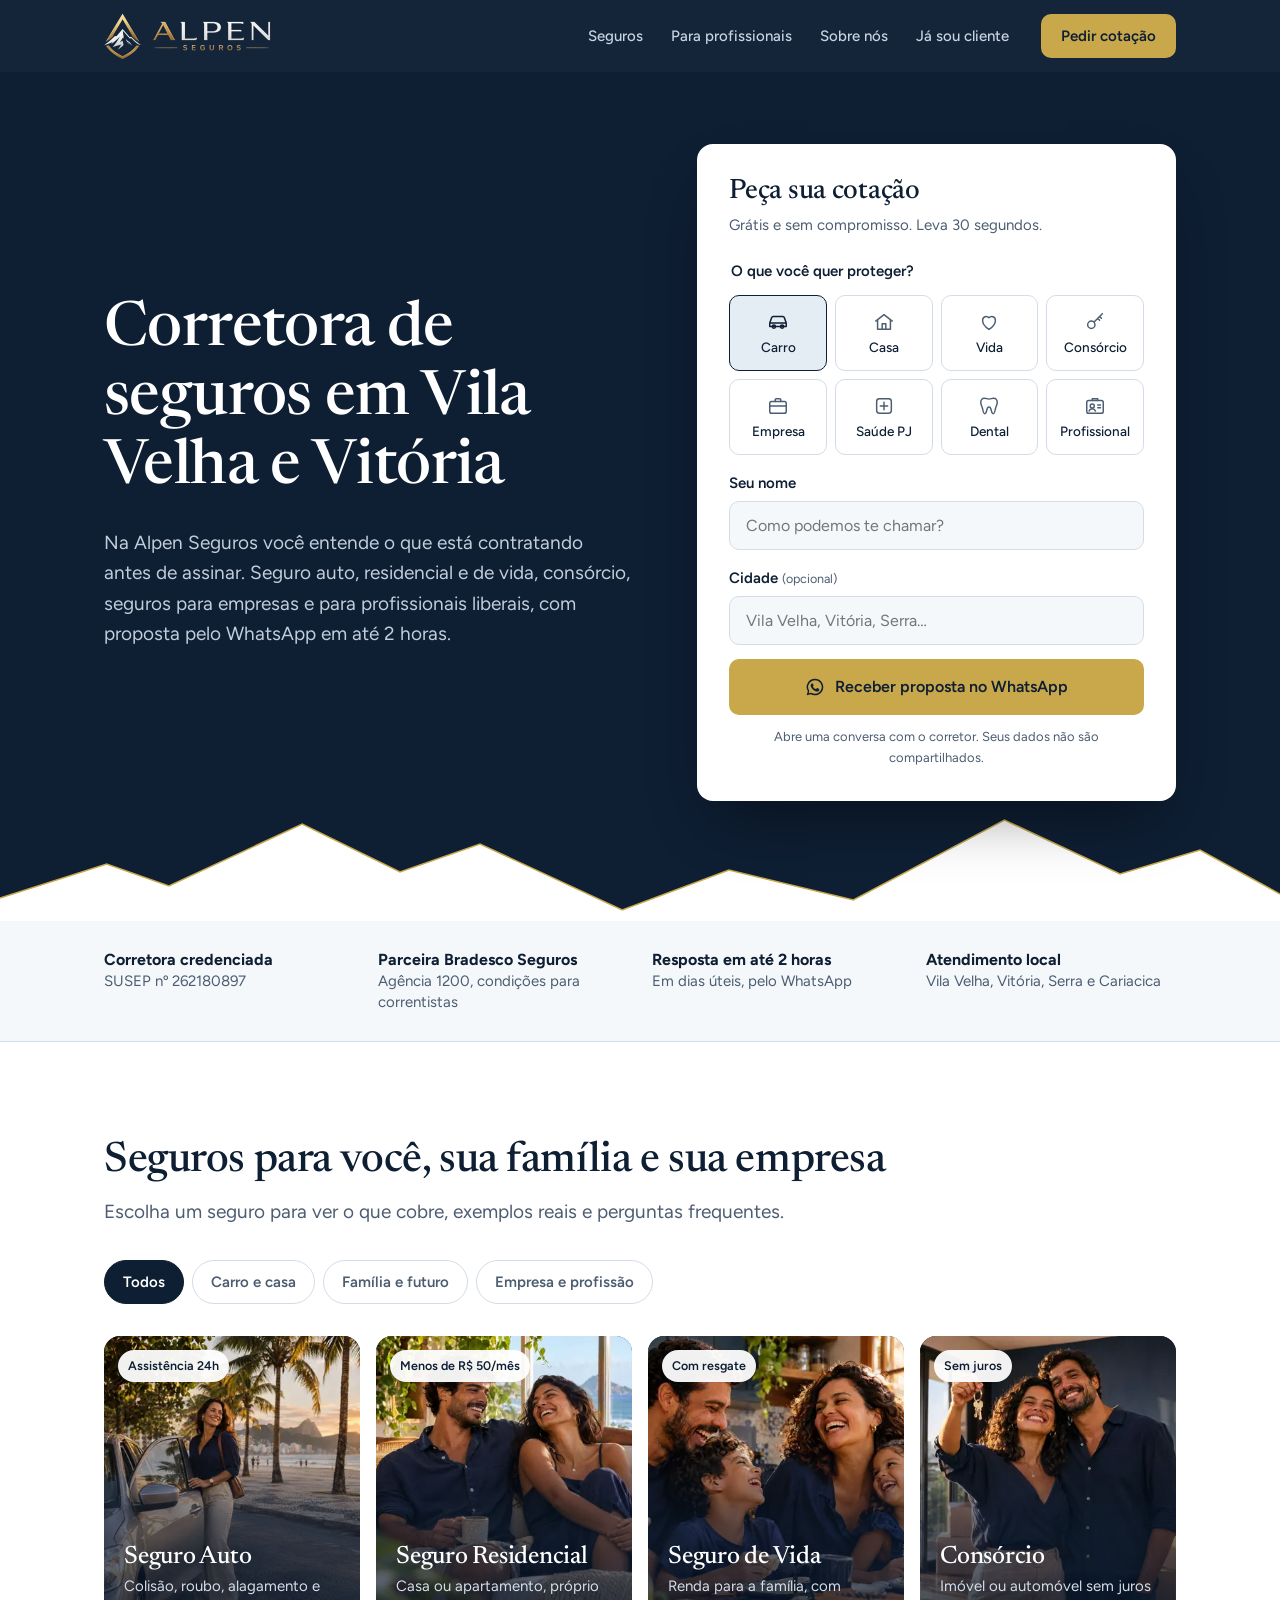
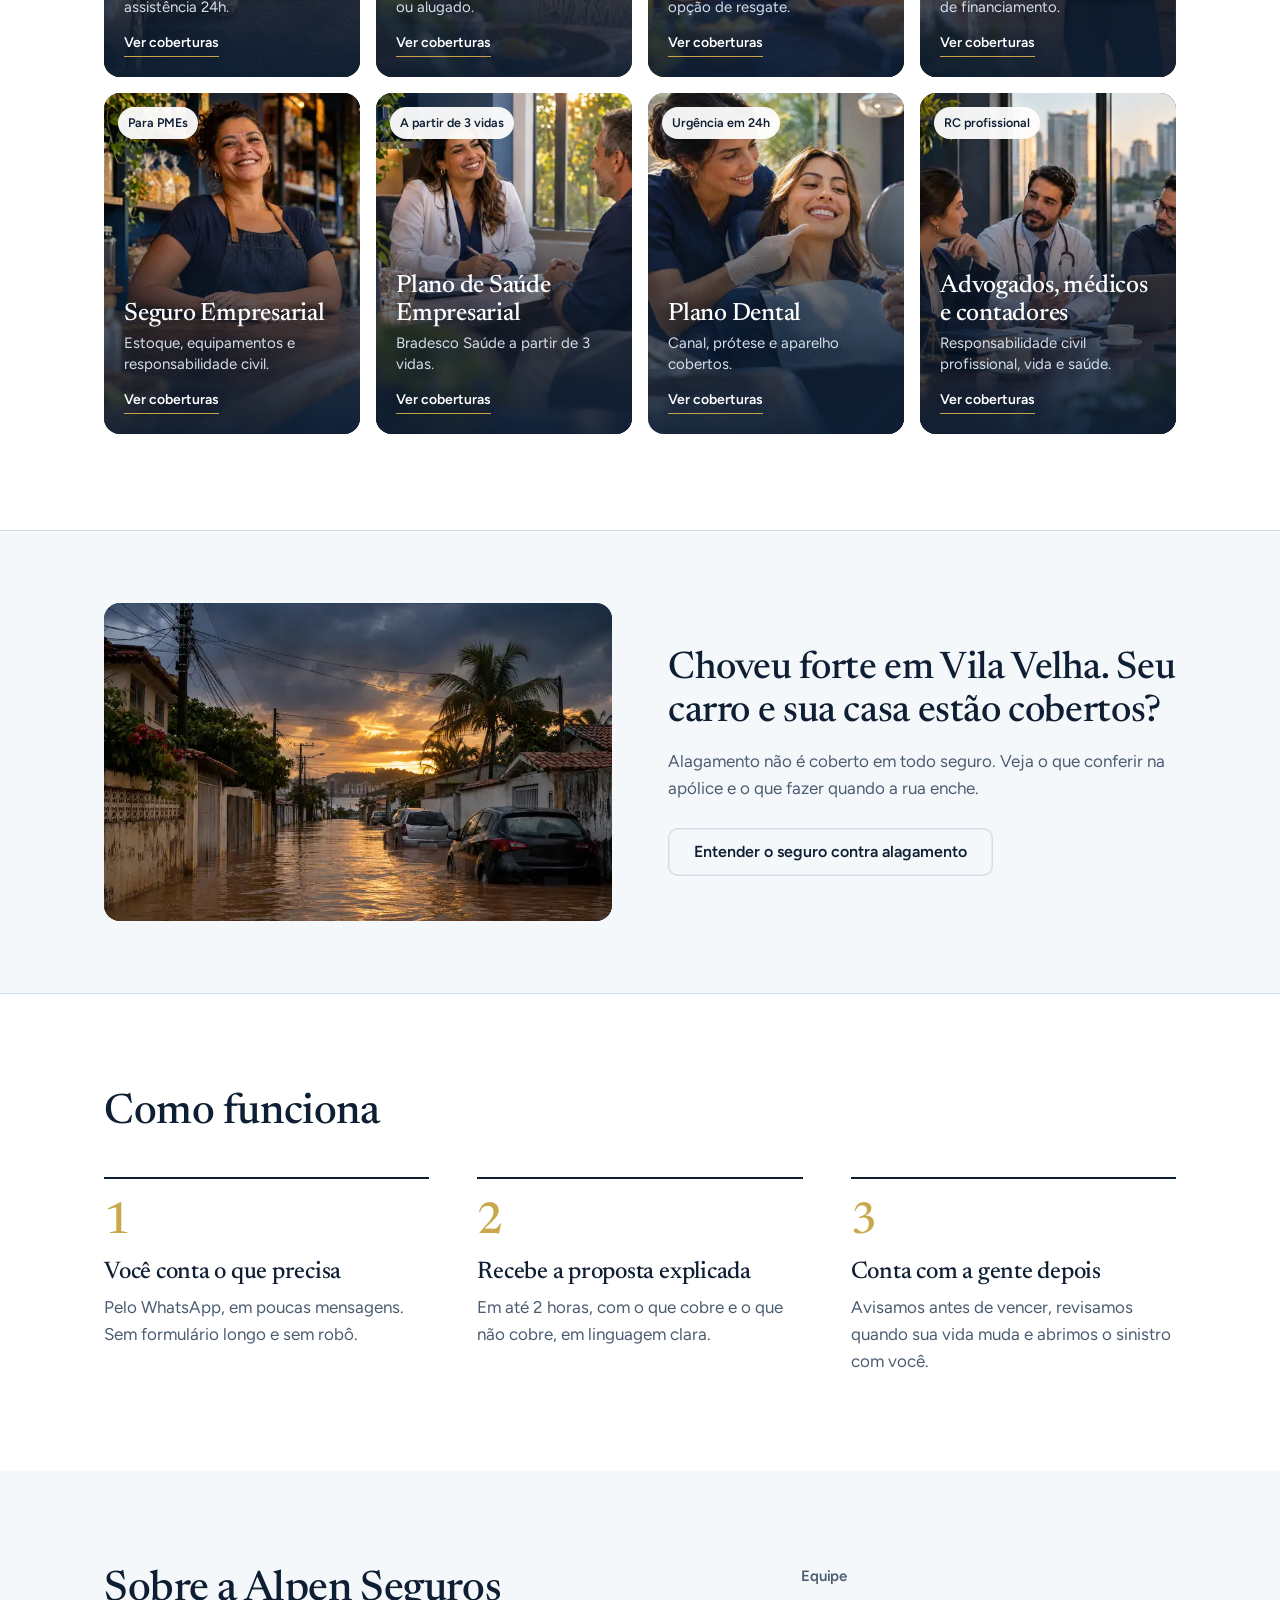
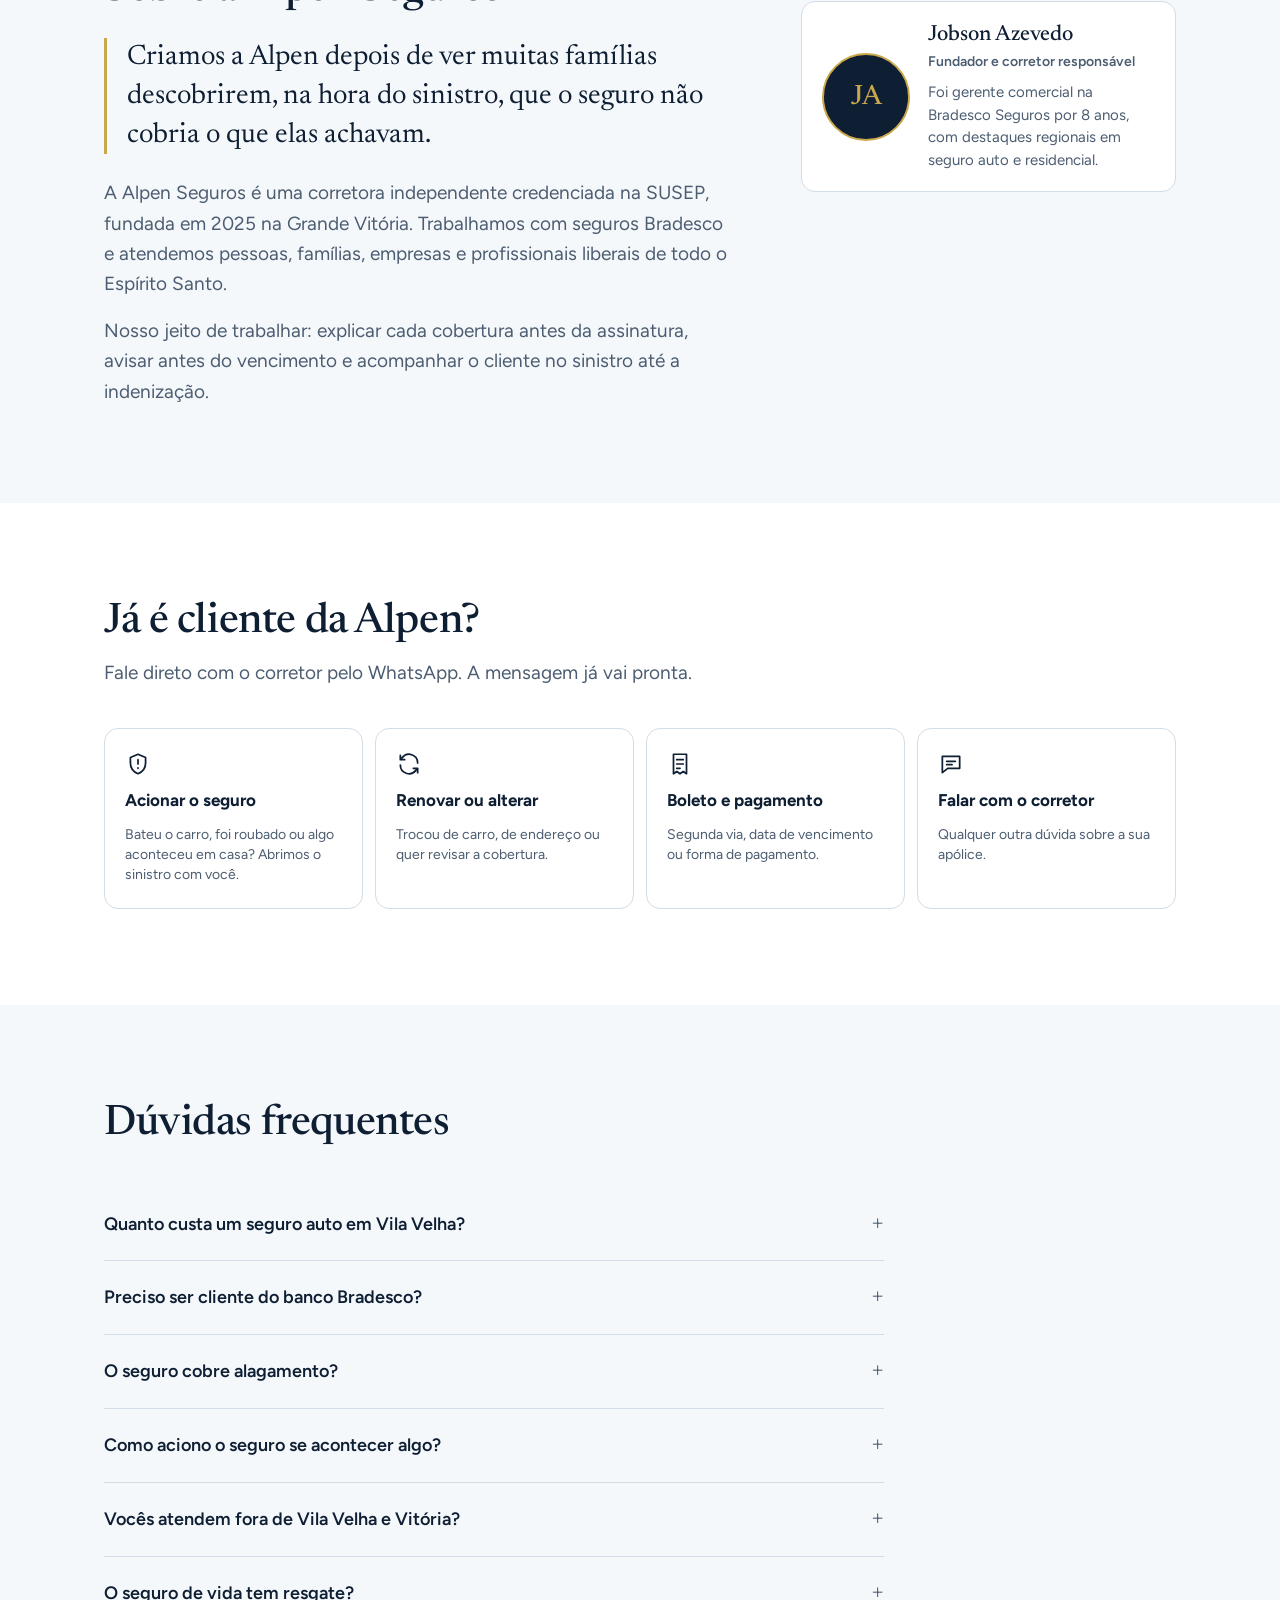
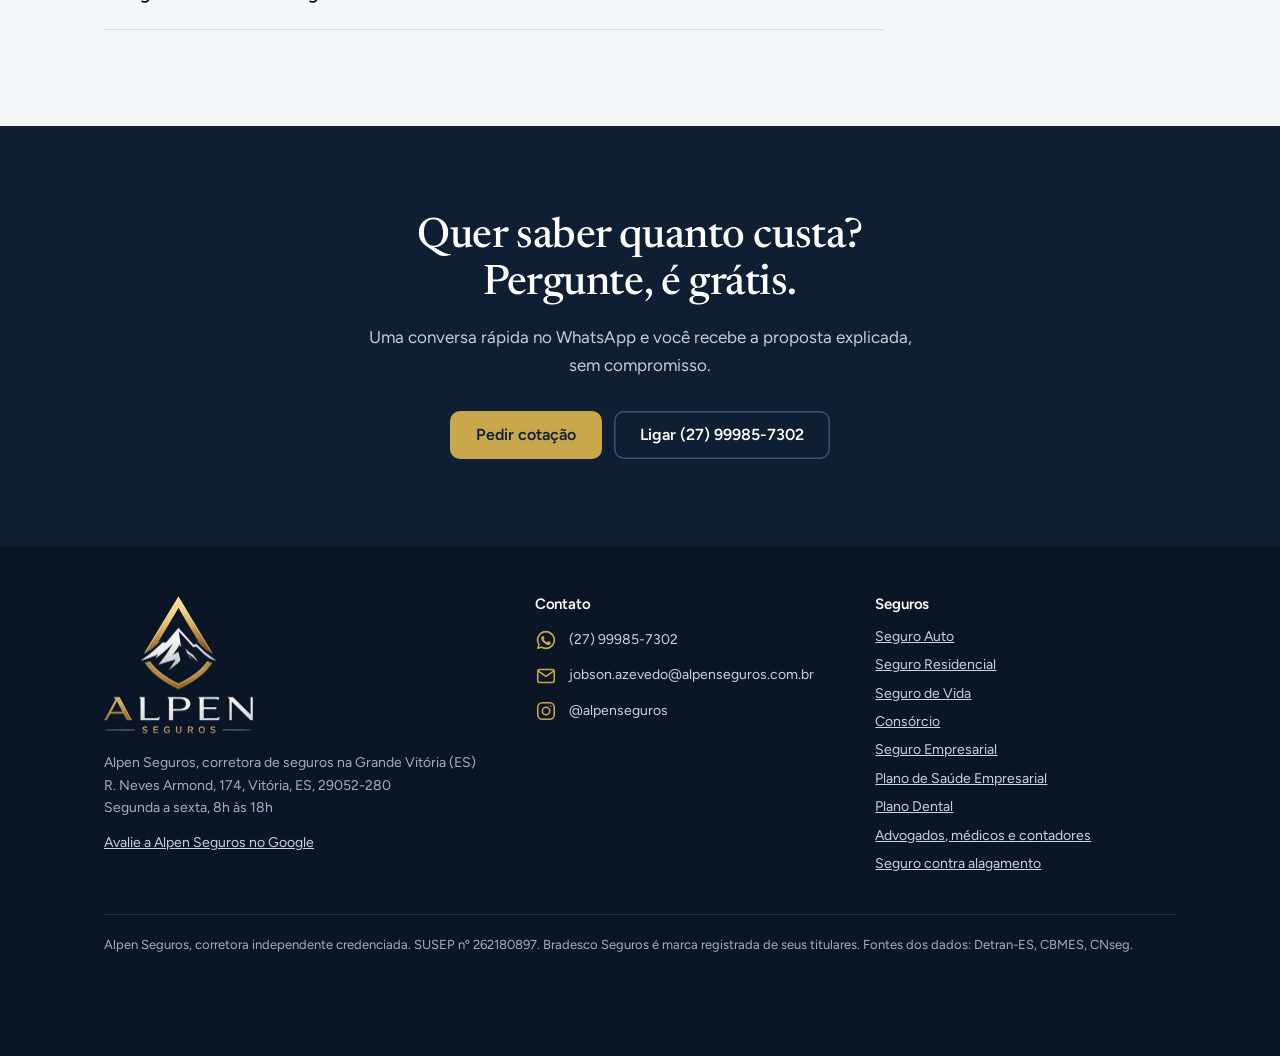
==== index.html @ 7242ef76 "Show WhatsApp, e-mail and Instagram icons in footer contact Co-Authored-By: Claude Opus 5.5 <noreply" ====
<!doctype html>
<html lang="pt-BR">
<head>
<meta charset="utf-8">
<meta name="viewport" content="width=device-width, initial-scale=1">
<meta name="google-site-verification" content="KwMUnPhEpfxivuKFeh3EmDZfdwKrWBm_-2yaFCS8dkA">
<title>Alpen Seguros | Corretora de Seguros em Vila Velha e Vitória</title>
<meta name="description" content="Alpen Seguros, corretora em Vila Velha e Vitória (ES). Seguro auto, residencial, de vida, consórcio, empresarial, saúde e dental. Proposta em até 2 horas.">
<meta name="robots" content="index, follow">
<link rel="canonical" href="https://alpenseguros.com.br/">
<meta name="geo.region" content="BR-ES">
<meta name="geo.placename" content="Vitória, Vila Velha, Espírito Santo">
<meta property="og:type" content="website">
<meta property="og:locale" content="pt_BR">
<meta property="og:site_name" content="Alpen Seguros">
<meta property="og:url" content="https://alpenseguros.com.br/">
<meta property="og:title" content="Alpen Seguros, corretora em Vila Velha e Vitória (ES)">
<meta property="og:description" content="Alpen Seguros, corretora em Vila Velha e Vitória (ES). Seguro auto, residencial, de vida, consórcio, empresarial, saúde e dental. Proposta em até 2 horas.">
<meta property="og:image" content="https://alpenseguros.com.br/img/og-alpen-seguros.jpg">
<meta property="og:image:width" content="1200">
<meta property="og:image:height" content="630">
<meta name="twitter:card" content="summary_large_image">
<link rel="icon" type="image/png" href="/img/favicon.png">
<link rel="apple-touch-icon" href="/img/apple-touch-icon.png">
<link rel="preconnect" href="https://fonts.googleapis.com">
<link rel="preconnect" href="https://fonts.gstatic.com" crossorigin>
<link href="https://fonts.googleapis.com/css2?family=Figtree:wght@400;500;600&family=Newsreader:wght@400;500&display=swap" rel="stylesheet">
<link rel="stylesheet" href="/assets/site.css">
<script>document.documentElement.classList.add('js')</script>
<script type="application/ld+json">
{
 "@context": "https://schema.org",
 "@type": "InsuranceAgency",
 "@id": "https://alpenseguros.com.br/#empresa",
 "name": "Alpen Seguros",
 "description": "Corretora de seguros em Vila Velha e Vitória (ES). Seguro auto, residencial, de vida, consórcio, seguro empresarial, plano de saúde, plano dental e seguros para profissionais liberais.",
 "url": "https://alpenseguros.com.br/",
 "logo": "https://alpenseguros.com.br/img/og-alpen-seguros.jpg",
 "image": "https://alpenseguros.com.br/img/og-alpen-seguros.jpg",
 "telephone": "+55-27-99985-7302",
 "email": "jobson.azevedo@alpenseguros.com.br",
 "founder": {
  "@type": "Person",
  "name": "Jobson Azevedo",
  "jobTitle": "Corretor de seguros"
 },
 "foundingDate": "2025",
 "address": {
  "@type": "PostalAddress",
  "streetAddress": "R. Neves Armond, 174",
  "addressLocality": "Vitória",
  "addressRegion": "ES",
  "postalCode": "29052-280",
  "addressCountry": "BR"
 },
 "geo": {
  "@type": "GeoCoordinates",
  "latitude": -20.301,
  "longitude": -40.2917
 },
 "areaServed": [
  "Vila Velha",
  "Vitória",
  "Serra",
  "Cariacica",
  "Viana",
  "Guarapari",
  "Espírito Santo"
 ],
 "sameAs": [
  "https://www.instagram.com/alpenseguros"
 ],
 "openingHoursSpecification": {
  "@type": "OpeningHoursSpecification",
  "dayOfWeek": [
   "Monday",
   "Tuesday",
   "Wednesday",
   "Thursday",
   "Friday"
  ],
  "opens": "08:00",
  "closes": "18:00"
 },
 "priceRange": "$$",
 "identifier": {
  "@type": "PropertyValue",
  "propertyID": "SUSEP",
  "value": "262180897"
 },
 "hasOfferCatalog": {
  "@type": "OfferCatalog",
  "name": "Seguros",
  "itemListElement": [
   {
    "@type": "Offer",
    "itemOffered": {
     "@type": "Service",
     "name": "Seguro Auto",
     "url": "https://alpenseguros.com.br/seguro-auto/"
    }
   },
   {
    "@type": "Offer",
    "itemOffered": {
     "@type": "Service",
     "name": "Seguro Residencial",
     "url": "https://alpenseguros.com.br/seguro-residencial/"
    }
   },
   {
    "@type": "Offer",
    "itemOffered": {
     "@type": "Service",
     "name": "Seguro de Vida",
     "url": "https://alpenseguros.com.br/seguro-de-vida/"
    }
   },
   {
    "@type": "Offer",
    "itemOffered": {
     "@type": "Service",
     "name": "Consórcio",
     "url": "https://alpenseguros.com.br/consorcio/"
    }
   },
   {
    "@type": "Offer",
    "itemOffered": {
     "@type": "Service",
     "name": "Seguro Empresarial",
     "url": "https://alpenseguros.com.br/seguro-empresarial/"
    }
   },
   {
    "@type": "Offer",
    "itemOffered": {
     "@type": "Service",
     "name": "Plano de Saúde Empresarial",
     "url": "https://alpenseguros.com.br/plano-de-saude-empresarial/"
    }
   },
   {
    "@type": "Offer",
    "itemOffered": {
     "@type": "Service",
     "name": "Plano Dental",
     "url": "https://alpenseguros.com.br/plano-dental/"
    }
   },
   {
    "@type": "Offer",
    "itemOffered": {
     "@type": "Service",
     "name": "Advogados, médicos e contadores",
     "url": "https://alpenseguros.com.br/seguro-para-profissionais/"
    }
   },
   {
    "@type": "Offer",
    "itemOffered": {
     "@type": "Service",
     "name": "Seguro contra alagamento",
     "url": "https://alpenseguros.com.br/seguro-alagamento/"
    }
   }
  ]
 }
}
</script>
<script type="application/ld+json">
{
 "@context": "https://schema.org",
 "@type": "WebSite",
 "name": "Alpen Seguros",
 "url": "https://alpenseguros.com.br/",
 "publisher": {
  "@id": "https://alpenseguros.com.br/#empresa"
 }
}
</script>
<script type="application/ld+json">
{
 "@context": "https://schema.org",
 "@type": "FAQPage",
 "mainEntity": [
  {
   "@type": "Question",
   "name": "Quanto custa um seguro auto em Vila Velha?",
   "acceptedAnswer": {
    "@type": "Answer",
    "text": "Depende do carro, do CEP e do perfil de quem dirige. Mande o modelo e o ano pelo WhatsApp e você recebe o valor exato em até 2 horas."
   }
  },
  {
   "@type": "Question",
   "name": "Preciso ser cliente do banco Bradesco?",
   "acceptedAnswer": {
    "@type": "Answer",
    "text": "Não. Qualquer pessoa ou empresa pode contratar. Correntistas Bradesco podem ter condições especiais."
   }
  },
  {
   "@type": "Question",
   "name": "O seguro cobre alagamento?",
   "acceptedAnswer": {
    "@type": "Answer",
    "text": "No carro, sim, na cobertura compreensiva. Na casa, alagamento costuma ser cobertura adicional. Veja os detalhes na página de seguro contra alagamento."
   }
  },
  {
   "@type": "Question",
   "name": "Como aciono o seguro se acontecer algo?",
   "acceptedAnswer": {
    "@type": "Answer",
    "text": "Chame a Alpen no WhatsApp. A gente orienta o que fazer na hora, abre o aviso de sinistro com a seguradora e acompanha até a indenização."
   }
  },
  {
   "@type": "Question",
   "name": "Vocês atendem fora de Vila Velha e Vitória?",
   "acceptedAnswer": {
    "@type": "Answer",
    "text": "Sim. Atendemos todo o Espírito Santo, e a maior parte do processo é feita pelo WhatsApp."
   }
  },
  {
   "@type": "Question",
   "name": "O seguro de vida tem resgate?",
   "acceptedAnswer": {
    "@type": "Answer",
    "text": "Sim, no Bradesco Viva Mais Resgatável. Se você não usar o seguro, pode resgatar parte do valor pago. O dinheiro vai direto aos beneficiários, sem inventário e sem Imposto de Renda."
   }
  }
 ]
}
</script>
<!-- Google Ads: conversão "Clique no WhatsApp" (criada em 24/06/2026) -->
<script>
// Carrega o Google Ads depois que a página abriu (os eventos ficam na fila até lá)
window.addEventListener('load',function(){var s=document.createElement('script');s.async=true;s.src='https://www.googletagmanager.com/gtag/js?id=AW-18230041101';document.head.appendChild(s);});
window.dataLayer=window.dataLayer||[];
function gtag(){dataLayer.push(arguments);}
gtag('js',new Date());
gtag('config','AW-18230041101');
window.alpenConversao=function(){gtag('event','conversion',{'send_to':'AW-18230041101/6PaYCPKf7MQcEI204fRD'});};
document.addEventListener('click',function(e){if(e.target.closest('a[href*="wa.me"]'))window.alpenConversao();});
</script>
</head>
<body>
<a class="skip" href="#conteudo">Pular para o conteúdo</a>
<header class="top">
  <div class="wrap nav">
    <a class="brand" href="/" aria-label="Alpen Seguros, página inicial">
      <img class="brand-mark" src="/img/alpen-simbolo.webp" alt="" width="74" height="92">
      <img class="brand-name" src="/img/alpen-nome.webp" alt="Alpen Seguros" width="236" height="60">
    </a>
    <ul>
      <li><a href="/#seguros">Seguros</a></li>
      <li><a href="/seguro-para-profissionais/">Para profissionais</a></li>
      <li><a href="/#sobre">Sobre nós</a></li>
      <li><a href="/#cliente">Já sou cliente</a></li>
    </ul>
    <a class="btn btn-gold" href="#cotacao" data-focus>Pedir cotação</a>
  </div>
</header>

<main id="conteudo">
  <section class="hero">
    <div class="wrap hero-grid">
      <div>
        <h1>Corretora de seguros em Vila Velha e Vitória</h1>
        <p class="lead">Na Alpen Seguros você entende o que está contratando antes de assinar. Seguro auto, residencial e de vida, consórcio, seguros para empresas e para profissionais liberais, com proposta pelo WhatsApp em até 2 horas.</p>
      </div>
      <form class="quote" id="cotacao" novalidate>
        <h2>Peça sua cotação</h2>
        <p class="sub">Grátis e sem compromisso. Leva 30 segundos.</p>
        <fieldset>
          <legend>O que você quer proteger?</legend>
          <div class="chips">
            <label class="chip"><input type="radio" name="produto" value="Seguro Auto" checked><span><svg viewBox="0 0 24 24" fill="none" stroke-width="1.6" stroke-linecap="round" stroke-linejoin="round" aria-hidden="true"><path d="M5 17h14M3 13l2-5.5A2 2 0 0 1 6.9 6h10.2a2 2 0 0 1 1.9 1.5L21 13v4h-2.5M5.5 17H3v-4h18"/><circle cx="7.5" cy="17" r="1.8"/><circle cx="16.5" cy="17" r="1.8"/></svg>Carro</span></label>
            <label class="chip"><input type="radio" name="produto" value="Seguro Residencial"><span><svg viewBox="0 0 24 24" fill="none" stroke-width="1.6" stroke-linecap="round" stroke-linejoin="round" aria-hidden="true"><path d="M3 11 12 4l9 7"/><path d="M5 10v10h14V10"/><path d="M10 20v-6h4v6"/></svg>Casa</span></label>
            <label class="chip"><input type="radio" name="produto" value="Seguro de Vida"><span><svg viewBox="0 0 24 24" fill="none" stroke-width="1.6" stroke-linecap="round" stroke-linejoin="round" aria-hidden="true"><path d="M12 20s-7-4.4-7-10a4 4 0 0 1 7-2.6A4 4 0 0 1 19 10c0 5.6-7 10-7 10Z"/></svg>Vida</span></label>
            <label class="chip"><input type="radio" name="produto" value="Consórcio"><span><svg viewBox="0 0 24 24" fill="none" stroke-width="1.6" stroke-linecap="round" stroke-linejoin="round" aria-hidden="true"><circle cx="8" cy="15" r="4"/><path d="m11 12 9-9M17 6l2 2M15 8l2 2"/></svg>Consórcio</span></label>
            <label class="chip"><input type="radio" name="produto" value="Seguro Empresarial"><span><svg viewBox="0 0 24 24" fill="none" stroke-width="1.6" stroke-linecap="round" stroke-linejoin="round" aria-hidden="true"><rect x="3" y="7" width="18" height="13" rx="2"/><path d="M9 7V5a1 1 0 0 1 1-1h4a1 1 0 0 1 1 1v2M3 12h18"/></svg>Empresa</span></label>
            <label class="chip"><input type="radio" name="produto" value="Plano de Saúde Empresarial"><span><svg viewBox="0 0 24 24" fill="none" stroke-width="1.6" stroke-linecap="round" stroke-linejoin="round" aria-hidden="true"><rect x="4" y="4" width="16" height="16" rx="3"/><path d="M12 8v8M8 12h8"/></svg>Saúde PJ</span></label>
            <label class="chip"><input type="radio" name="produto" value="Plano Dental"><span><svg viewBox="0 0 24 24" fill="none" stroke-width="1.6" stroke-linecap="round" stroke-linejoin="round" aria-hidden="true"><path d="M7 3.5c-2.5 0-4 2-4 4.5 0 3 1.5 4.5 2 7 .5 3 1 5.5 2.5 5.5S9.5 17 10 15c.4-1.4 1-2 2-2s1.6.6 2 2c.5 2 1 5.5 2.5 5.5S18.5 18 19 15c.5-2.5 2-4 2-7 0-2.5-1.5-4.5-4-4.5-2 0-3 1-5 1s-3-1-5-1Z"/></svg>Dental</span></label>
            <label class="chip"><input type="radio" name="produto" value="Seguro para Profissional Liberal"><span><svg viewBox="0 0 24 24" fill="none" stroke-width="1.6" stroke-linecap="round" stroke-linejoin="round" aria-hidden="true"><rect x="3" y="6" width="18" height="14" rx="2"/><circle cx="9" cy="12" r="2.2"/><path d="M5.5 17.5c.6-1.6 2-2.5 3.5-2.5s2.9.9 3.5 2.5M15 11h3M15 14h3M9 6V4h6v2"/></svg>Profissional</span></label>
          </div>
        </fieldset>
        <div class="field">
          <label for="nome">Seu nome</label>
          <input id="nome" name="nome" autocomplete="given-name" placeholder="Como podemos te chamar?">
        </div>
        <div class="field">
          <label for="cidade">Cidade <small>(opcional)</small></label>
          <input id="cidade" name="cidade" autocomplete="address-level2" placeholder="Vila Velha, Vitória, Serra…">
        </div>
        <p class="err" id="err" role="alert"></p>
        <button class="btn btn-gold" type="submit"><svg width="20" height="20" viewBox="0 0 24 24" aria-hidden="true"><path fill="currentColor" d="M12 2a10 10 0 0 0-8.6 15.1L2 22l5-1.3A10 10 0 1 0 12 2Zm0 18.2c-1.5 0-3-.4-4.3-1.2l-.3-.2-3 .8.8-2.9-.2-.3A8.2 8.2 0 1 1 12 20.2Zm4.5-6.1c-.2-.1-1.5-.7-1.7-.8-.2-.1-.4-.1-.6.1l-.8 1c-.1.2-.3.2-.5.1a6.7 6.7 0 0 1-3.3-2.9c-.2-.4.2-.4.7-1.3.1-.2 0-.3 0-.4l-.8-1.8c-.2-.5-.4-.4-.6-.4h-.5a1 1 0 0 0-.7.3 3 3 0 0 0-.9 2.2c0 1.3.9 2.5 1 2.7.1.2 1.8 2.8 4.4 3.9 1.6.7 2.3.8 3.1.6.5-.1 1.5-.6 1.7-1.2.2-.6.2-1.1.1-1.2l-.6-.3Z"/></svg>Receber proposta no WhatsApp</button>
        <p class="fine">Abre uma conversa com o corretor. Seus dados não são compartilhados.</p>
      </form>
    </div>
    <svg class="ridge" viewBox="0 0 1440 110" preserveAspectRatio="none" aria-hidden="true">
      <path d="M0 110V86l120-34 70 22 150-62 110 48 90-28 160 66 120-40 140 30 170-80 130 54 90-24 90 44V110Z" fill="#fff"/>
      <path d="M0 86l120-34 70 22 150-62 110 48 90-28 160 66 120-40 140 30 170-80 130 54 90-24 90 44" fill="none" stroke="#C9A84C" stroke-width="1.5" vector-effect="non-scaling-stroke"/>
    </svg>
  </section>

  <div class="trust">
    <ul class="wrap">
      <li><strong>Corretora credenciada</strong>SUSEP nº 262180897</li>
      <li><strong>Parceira Bradesco Seguros</strong>Agência 1200, condições para correntistas</li>
      <li><strong>Resposta em até 2 horas</strong>Em dias úteis, pelo WhatsApp</li>
      <li><strong>Atendimento local</strong>Vila Velha, Vitória, Serra e Cariacica</li>
    </ul>
  </div>

  <section class="block" id="seguros">
    <div class="wrap">
      <div class="head">
        <h2>Seguros para você, sua família e sua empresa</h2>
        <p class="lead">Escolha um seguro para ver o que cobre, exemplos reais e perguntas frequentes.</p>
      </div>
      <div class="tabs" role="group" aria-label="Filtrar seguros">
        <button type="button" data-seg="todos" aria-pressed="true">Todos</button>
        <button type="button" data-seg="casa" aria-pressed="false">Carro e casa</button>
        <button type="button" data-seg="familia" aria-pressed="false">Família e futuro</button>
        <button type="button" data-seg="empresa" aria-pressed="false">Empresa e profissão</button>
      </div>
      <ul class="cards">
        <li data-seg="casa">
          <a href="/seguro-auto/">
            <figure class="card-img reveal"><img src="/img/fotos/seguro-auto-800.webp" srcset="/img/fotos/seguro-auto-480.webp 480w, /img/fotos/seguro-auto-800.webp 800w, /img/fotos/seguro-auto-1200.webp 1200w" sizes="(max-width: 600px) 50vw, (max-width: 960px) 50vw, 280px" alt="Carro estacionado em rua de Vila Velha" loading="lazy" decoding="async" onerror="this.parentNode.classList.add('nofoto')"><svg class="fallback" viewBox="0 0 24 24" fill="none" stroke-width="1.6" stroke-linecap="round" stroke-linejoin="round" aria-hidden="true"><path d="M5 17h14M3 13l2-5.5A2 2 0 0 1 6.9 6h10.2a2 2 0 0 1 1.9 1.5L21 13v4h-2.5M5.5 17H3v-4h18"/><circle cx="7.5" cy="17" r="1.8"/><circle cx="16.5" cy="17" r="1.8"/></svg></figure>
            <span class="selo">Assistência 24h</span>
            <span class="card-body"><h3>Seguro Auto</h3><span class="one">Colisão, roubo, alagamento e assistência 24h.</span><span class="more">Ver coberturas</span></span>
          </a>
        </li>
        <li data-seg="casa">
          <a href="/seguro-residencial/">
            <figure class="card-img reveal"><img src="/img/fotos/seguro-residencial-800.webp" srcset="/img/fotos/seguro-residencial-480.webp 480w, /img/fotos/seguro-residencial-800.webp 800w, /img/fotos/seguro-residencial-1200.webp 1200w" sizes="(max-width: 600px) 50vw, (max-width: 960px) 50vw, 280px" alt="Sala de estar de um apartamento" loading="lazy" decoding="async" onerror="this.parentNode.classList.add('nofoto')"><svg class="fallback" viewBox="0 0 24 24" fill="none" stroke-width="1.6" stroke-linecap="round" stroke-linejoin="round" aria-hidden="true"><path d="M3 11 12 4l9 7"/><path d="M5 10v10h14V10"/><path d="M10 20v-6h4v6"/></svg></figure>
            <span class="selo">Menos de R$ 50/mês</span>
            <span class="card-body"><h3>Seguro Residencial</h3><span class="one">Casa ou apartamento, próprio ou alugado.</span><span class="more">Ver coberturas</span></span>
          </a>
        </li>
        <li data-seg="familia">
          <a href="/seguro-de-vida/">
            <figure class="card-img reveal"><img src="/img/fotos/seguro-de-vida-800.webp" srcset="/img/fotos/seguro-de-vida-480.webp 480w, /img/fotos/seguro-de-vida-800.webp 800w, /img/fotos/seguro-de-vida-1200.webp 1200w" sizes="(max-width: 600px) 50vw, (max-width: 960px) 50vw, 280px" alt="Família reunida em casa" loading="lazy" decoding="async" onerror="this.parentNode.classList.add('nofoto')"><svg class="fallback" viewBox="0 0 24 24" fill="none" stroke-width="1.6" stroke-linecap="round" stroke-linejoin="round" aria-hidden="true"><path d="M12 20s-7-4.4-7-10a4 4 0 0 1 7-2.6A4 4 0 0 1 19 10c0 5.6-7 10-7 10Z"/></svg></figure>
            <span class="selo">Com resgate</span>
            <span class="card-body"><h3>Seguro de Vida</h3><span class="one">Renda para a família, com opção de resgate.</span><span class="more">Ver coberturas</span></span>
          </a>
        </li>
        <li data-seg="casa familia">
          <a href="/consorcio/">
            <figure class="card-img reveal"><img src="/img/fotos/consorcio-800.webp" srcset="/img/fotos/consorcio-480.webp 480w, /img/fotos/consorcio-800.webp 800w, /img/fotos/consorcio-1200.webp 1200w" sizes="(max-width: 600px) 50vw, (max-width: 960px) 50vw, 280px" alt="Chaves de um imóvel novo" loading="lazy" decoding="async" onerror="this.parentNode.classList.add('nofoto')"><svg class="fallback" viewBox="0 0 24 24" fill="none" stroke-width="1.6" stroke-linecap="round" stroke-linejoin="round" aria-hidden="true"><circle cx="8" cy="15" r="4"/><path d="m11 12 9-9M17 6l2 2M15 8l2 2"/></svg></figure>
            <span class="selo">Sem juros</span>
            <span class="card-body"><h3>Consórcio</h3><span class="one">Imóvel ou automóvel sem juros de financiamento.</span><span class="more">Ver coberturas</span></span>
          </a>
        </li>
        <li data-seg="empresa">
          <a href="/seguro-empresarial/">
            <figure class="card-img reveal"><img src="/img/fotos/seguro-empresarial-800.webp" srcset="/img/fotos/seguro-empresarial-480.webp 480w, /img/fotos/seguro-empresarial-800.webp 800w, /img/fotos/seguro-empresarial-1200.webp 1200w" sizes="(max-width: 600px) 50vw, (max-width: 960px) 50vw, 280px" alt="Pequeno comércio com a dona no balcão" loading="lazy" decoding="async" onerror="this.parentNode.classList.add('nofoto')"><svg class="fallback" viewBox="0 0 24 24" fill="none" stroke-width="1.6" stroke-linecap="round" stroke-linejoin="round" aria-hidden="true"><rect x="3" y="7" width="18" height="13" rx="2"/><path d="M9 7V5a1 1 0 0 1 1-1h4a1 1 0 0 1 1 1v2M3 12h18"/></svg></figure>
            <span class="selo">Para PMEs</span>
            <span class="card-body"><h3>Seguro Empresarial</h3><span class="one">Estoque, equipamentos e responsabilidade civil.</span><span class="more">Ver coberturas</span></span>
          </a>
        </li>
        <li data-seg="empresa familia">
          <a href="/plano-de-saude-empresarial/">
            <figure class="card-img reveal"><img src="/img/fotos/plano-de-saude-empresarial-800.webp" srcset="/img/fotos/plano-de-saude-empresarial-480.webp 480w, /img/fotos/plano-de-saude-empresarial-800.webp 800w, /img/fotos/plano-de-saude-empresarial-1200.webp 1200w" sizes="(max-width: 600px) 50vw, (max-width: 960px) 50vw, 280px" alt="Médica conversando com paciente em consultório" loading="lazy" decoding="async" onerror="this.parentNode.classList.add('nofoto')"><svg class="fallback" viewBox="0 0 24 24" fill="none" stroke-width="1.6" stroke-linecap="round" stroke-linejoin="round" aria-hidden="true"><rect x="4" y="4" width="16" height="16" rx="3"/><path d="M12 8v8M8 12h8"/></svg></figure>
            <span class="selo">A partir de 3 vidas</span>
            <span class="card-body"><h3>Plano de Saúde Empresarial</h3><span class="one">Bradesco Saúde a partir de 3 vidas.</span><span class="more">Ver coberturas</span></span>
          </a>
        </li>
        <li data-seg="familia empresa">
          <a href="/plano-dental/">
            <figure class="card-img reveal"><img src="/img/fotos/plano-dental-800.webp" srcset="/img/fotos/plano-dental-480.webp 480w, /img/fotos/plano-dental-800.webp 800w, /img/fotos/plano-dental-1200.webp 1200w" sizes="(max-width: 600px) 50vw, (max-width: 960px) 50vw, 280px" alt="Dentista atendendo paciente" loading="lazy" decoding="async" onerror="this.parentNode.classList.add('nofoto')"><svg class="fallback" viewBox="0 0 24 24" fill="none" stroke-width="1.6" stroke-linecap="round" stroke-linejoin="round" aria-hidden="true"><path d="M7 3.5c-2.5 0-4 2-4 4.5 0 3 1.5 4.5 2 7 .5 3 1 5.5 2.5 5.5S9.5 17 10 15c.4-1.4 1-2 2-2s1.6.6 2 2c.5 2 1 5.5 2.5 5.5S18.5 18 19 15c.5-2.5 2-4 2-7 0-2.5-1.5-4.5-4-4.5-2 0-3 1-5 1s-3-1-5-1Z"/></svg></figure>
            <span class="selo">Urgência em 24h</span>
            <span class="card-body"><h3>Plano Dental</h3><span class="one">Canal, prótese e aparelho cobertos.</span><span class="more">Ver coberturas</span></span>
          </a>
        </li>
        <li data-seg="empresa">
          <a href="/seguro-para-profissionais/">
            <figure class="card-img reveal"><img src="/img/fotos/seguro-para-profissionais-800.webp" srcset="/img/fotos/seguro-para-profissionais-480.webp 480w, /img/fotos/seguro-para-profissionais-800.webp 800w, /img/fotos/seguro-para-profissionais-1200.webp 1200w" sizes="(max-width: 600px) 50vw, (max-width: 960px) 50vw, 280px" alt="Profissional em reunião com cliente no escritório" loading="lazy" decoding="async" onerror="this.parentNode.classList.add('nofoto')"><svg class="fallback" viewBox="0 0 24 24" fill="none" stroke-width="1.6" stroke-linecap="round" stroke-linejoin="round" aria-hidden="true"><rect x="3" y="6" width="18" height="14" rx="2"/><circle cx="9" cy="12" r="2.2"/><path d="M5.5 17.5c.6-1.6 2-2.5 3.5-2.5s2.9.9 3.5 2.5M15 11h3M15 14h3M9 6V4h6v2"/></svg></figure>
            <span class="selo">RC profissional</span>
            <span class="card-body"><h3>Advogados, médicos e contadores</h3><span class="one">Responsabilidade civil profissional, vida e saúde.</span><span class="more">Ver coberturas</span></span>
          </a>
        </li>
      </ul>
    </div>
  </section>

  <section class="flood">
    <div class="wrap flood-grid">
      <figure class="flood-img reveal"><img src="/img/fotos/seguro-alagamento-800.webp" srcset="/img/fotos/seguro-alagamento-480.webp 480w, /img/fotos/seguro-alagamento-800.webp 800w, /img/fotos/seguro-alagamento-1200.webp 1200w" sizes="(max-width: 960px) 100vw, 560px" alt="Rua alagada depois de chuva forte" loading="lazy" decoding="async" onerror="this.parentNode.classList.add('nofoto')"><svg class="fallback" viewBox="0 0 24 24" fill="none" stroke-width="1.6" stroke-linecap="round" stroke-linejoin="round" aria-hidden="true"><path d="M12 3s-5 5.6-5 9.2A5 5 0 0 0 12 17a5 5 0 0 0 5-4.8C17 8.6 12 3 12 3Z"/><path d="M3 20c1.5 0 1.5-1 3-1s1.5 1 3 1 1.5-1 3-1 1.5 1 3 1 1.5-1 3-1 1.5 1 3 1"/></svg></figure>
      <div>
        <h2>Choveu forte em Vila Velha. Seu carro e sua casa estão cobertos?</h2>
        <p>Alagamento não é coberto em todo seguro. Veja o que conferir na apólice e o que fazer quando a rua enche.</p>
        <a class="btn btn-ghost" href="/seguro-alagamento/">Entender o seguro contra alagamento</a>
      </div>
    </div>
  </section>

  <section class="block" id="como-funciona">
    <div class="wrap">
      <div class="head"><h2>Como funciona</h2></div>
      <ol class="steps">
        <li><h3>Você conta o que precisa</h3><p>Pelo WhatsApp, em poucas mensagens. Sem formulário longo e sem robô.</p></li>
        <li><h3>Recebe a proposta explicada</h3><p>Em até 2 horas, com o que cobre e o que não cobre, em linguagem clara.</p></li>
        <li><h3>Conta com a gente depois</h3><p>Avisamos antes de vencer, revisamos quando sua vida muda e abrimos o sinistro com você.</p></li>
      </ol>
    </div>
  </section>

  <section class="block alt" id="sobre">
    <div class="wrap about">
      <div>
        <h2>Sobre a Alpen Seguros</h2>
        <blockquote>Criamos a Alpen depois de ver muitas famílias descobrirem, na hora do sinistro, que o seguro não cobria o que elas achavam.</blockquote>
        <p class="lead">A Alpen Seguros é uma corretora independente credenciada na SUSEP, fundada em 2025 na Grande Vitória. Trabalhamos com seguros Bradesco e atendemos pessoas, famílias, empresas e profissionais liberais de todo o Espírito Santo.</p>
        <p class="lead">Nosso jeito de trabalhar: explicar cada cobertura antes da assinatura, avisar antes do vencimento e acompanhar o cliente no sinistro até a indenização.</p>
      </div>
      <div class="team">
        <h3>Equipe</h3>
        <div class="person">
          <span class="ph" aria-hidden="true"><img src="/img/equipe/jobson.jpg" alt="" loading="lazy" onerror="this.remove()">JA</span>
          <div>
            <strong>Jobson Azevedo</strong>
            <span class="role">Fundador e corretor responsável</span>
            <p>Foi gerente comercial na Bradesco Seguros por 8 anos, com destaques regionais em seguro auto e residencial.</p>
          </div>
        </div>
      </div>
    </div>
  </section>

  <section class="block" id="cliente">
    <div class="wrap">
      <div class="head">
        <h2>Já é cliente da Alpen?</h2>
        <p class="lead">Fale direto com o corretor pelo WhatsApp. A mensagem já vai pronta.</p>
      </div>
      <ul class="quick">
        <li><a href="https://wa.me/5527999857302?text=Ol%C3%A1%21%20Sou%20cliente%20da%20Alpen%20e%20preciso%20acionar%20meu%20seguro."><svg viewBox="0 0 24 24" fill="none" stroke-width="1.6" stroke-linecap="round" stroke-linejoin="round" aria-hidden="true"><path d="M12 3 5 6v5c0 4.4 3 8.3 7 10 4-1.7 7-5.6 7-10V6Z"/><path d="M12 8v4M12 15.5v.5"/></svg><strong>Acionar o seguro</strong><span>Bateu o carro, foi roubado ou algo aconteceu em casa? Abrimos o sinistro com você.</span></a></li>
        <li><a href="https://wa.me/5527999857302?text=Ol%C3%A1%21%20Sou%20cliente%20da%20Alpen%20e%20quero%20renovar%20ou%20alterar%20meu%20seguro."><svg viewBox="0 0 24 24" fill="none" stroke-width="1.6" stroke-linecap="round" stroke-linejoin="round" aria-hidden="true"><path d="M20 11a8 8 0 0 0-14.3-4.9L4 8M4 4v4h4M4 13a8 8 0 0 0 14.3 4.9L20 16M20 20v-4h-4"/></svg><strong>Renovar ou alterar</strong><span>Trocou de carro, de endereço ou quer revisar a cobertura.</span></a></li>
        <li><a href="https://wa.me/5527999857302?text=Ol%C3%A1%21%20Sou%20cliente%20da%20Alpen%20e%20preciso%20de%20ajuda%20com%20boleto%20ou%20pagamento."><svg viewBox="0 0 24 24" fill="none" stroke-width="1.6" stroke-linecap="round" stroke-linejoin="round" aria-hidden="true"><path d="M6 3h12v18l-3-2-3 2-3-2-3 2Z"/><path d="M9 8h6M9 12h6M9 16h3"/></svg><strong>Boleto e pagamento</strong><span>Segunda via, data de vencimento ou forma de pagamento.</span></a></li>
        <li><a href="https://wa.me/5527999857302?text=Ol%C3%A1%21%20Sou%20cliente%20da%20Alpen%20e%20quero%20falar%20com%20o%20corretor."><svg viewBox="0 0 24 24" fill="none" stroke-width="1.6" stroke-linecap="round" stroke-linejoin="round" aria-hidden="true"><path d="M4 5h16v11H9l-5 4Z"/><path d="M8 9.5h8M8 12.5h5"/></svg><strong>Falar com o corretor</strong><span>Qualquer outra dúvida sobre a sua apólice.</span></a></li>
      </ul>
    </div>
  </section>

  <section class="block alt" id="duvidas">
    <div class="wrap">
      <div class="head"><h2>Dúvidas frequentes</h2></div>
      <div class="faq">
        <details><summary>Quanto custa um seguro auto em Vila Velha?</summary><p>Depende do carro, do CEP e do perfil de quem dirige. Mande o modelo e o ano pelo WhatsApp e você recebe o valor exato em até 2 horas.</p></details>
        <details><summary>Preciso ser cliente do banco Bradesco?</summary><p>Não. Qualquer pessoa ou empresa pode contratar. Correntistas Bradesco podem ter condições especiais.</p></details>
        <details><summary>O seguro cobre alagamento?</summary><p>No carro, sim, na cobertura compreensiva. Na casa, alagamento costuma ser cobertura adicional. Veja os detalhes na <a href="/seguro-alagamento/">página de seguro contra alagamento</a>.</p></details>
        <details><summary>Como aciono o seguro se acontecer algo?</summary><p>Chame a Alpen no WhatsApp. A gente orienta o que fazer na hora, abre o aviso de sinistro com a seguradora e acompanha até a indenização.</p></details>
        <details><summary>Vocês atendem fora de Vila Velha e Vitória?</summary><p>Sim. Atendemos todo o Espírito Santo, e a maior parte do processo é feita pelo WhatsApp.</p></details>
        <details><summary>O seguro de vida tem resgate?</summary><p>Sim, no Bradesco Viva Mais Resgatável. Se você não usar o seguro, pode resgatar parte do valor pago. O dinheiro vai direto aos beneficiários, sem inventário e sem Imposto de Renda.</p></details>
      </div>
    </div>
  </section>

  <section class="final">
    <div class="wrap">
      <h2>Quer saber quanto custa? Pergunte, é grátis.</h2>
      <p>Uma conversa rápida no WhatsApp e você recebe a proposta explicada, sem compromisso.</p>
      <div class="actions">
        <a class="btn btn-gold" href="#cotacao" data-focus>Pedir cotação</a>
        <a class="btn btn-ghost" href="tel:+5527999857302">Ligar (27) 99985-7302</a>
      </div>
    </div>
  </section>
</main>
<footer>
  <div class="wrap">
    <div class="foot">
      <div>
        <img class="foot-logo" src="/img/alpen-logo.webp" alt="Alpen Seguros" width="300" height="279" loading="lazy">
        <address>
          Alpen Seguros, corretora de seguros na Grande Vitória (ES)<br>
          R. Neves Armond, 174, Vitória, ES, 29052-280<br>
          Segunda a sexta, 8h às 18h
        </address>
        <p style="margin-top:10px"><a href="https://share.google/4tzNJm3uzbHY8INDY">Avalie a Alpen Seguros no Google</a></p>
      </div>
      <div>
        <h2>Contato</h2>
        <ul class="contact">
          <li><a href="https://wa.me/5527999857302"><svg viewBox="0 0 24 24" aria-hidden="true"><path fill="currentColor" d="M12 2a10 10 0 0 0-8.6 15.1L2 22l5-1.3A10 10 0 1 0 12 2Zm0 18.2c-1.5 0-3-.4-4.3-1.2l-.3-.2-3 .8.8-2.9-.2-.3A8.2 8.2 0 1 1 12 20.2Zm4.5-6.1c-.2-.1-1.5-.7-1.7-.8-.2-.1-.4-.1-.6.1l-.8 1c-.1.2-.3.2-.5.1a6.7 6.7 0 0 1-3.3-2.9c-.2-.4.2-.4.7-1.3.1-.2 0-.3 0-.4l-.8-1.8c-.2-.5-.4-.4-.6-.4h-.5a1 1 0 0 0-.7.3 3 3 0 0 0-.9 2.2c0 1.3.9 2.5 1 2.7.1.2 1.8 2.8 4.4 3.9 1.6.7 2.3.8 3.1.6.5-.1 1.5-.6 1.7-1.2.2-.6.2-1.1.1-1.2l-.6-.3Z"/></svg><span><span class="sr">WhatsApp </span>(27) 99985-7302</span></a></li>
          <li><a href="mailto:jobson.azevedo@alpenseguros.com.br"><svg viewBox="0 0 24 24" fill="none" stroke="currentColor" stroke-width="1.7" stroke-linecap="round" stroke-linejoin="round" aria-hidden="true"><rect x="3" y="5" width="18" height="14" rx="2"/><path d="m3.5 6.5 8.5 6 8.5-6"/></svg><span><span class="sr">E-mail </span>jobson.azevedo@alpenseguros.com.br</span></a></li>
          <li><a href="https://www.instagram.com/alpenseguros"><svg viewBox="0 0 24 24" fill="none" stroke="currentColor" stroke-width="1.7" stroke-linecap="round" stroke-linejoin="round" aria-hidden="true"><rect x="3" y="3" width="18" height="18" rx="5"/><circle cx="12" cy="12" r="4"/><circle cx="17.3" cy="6.7" r=".8" fill="currentColor" stroke="none"/></svg><span><span class="sr">Instagram </span>@alpenseguros</span></a></li>
        </ul>
      </div>
      <div>
        <h2>Seguros</h2>
        <ul>
          <li><a href="/seguro-auto/">Seguro Auto</a></li>
          <li><a href="/seguro-residencial/">Seguro Residencial</a></li>
          <li><a href="/seguro-de-vida/">Seguro de Vida</a></li>
          <li><a href="/consorcio/">Consórcio</a></li>
          <li><a href="/seguro-empresarial/">Seguro Empresarial</a></li>
          <li><a href="/plano-de-saude-empresarial/">Plano de Saúde Empresarial</a></li>
          <li><a href="/plano-dental/">Plano Dental</a></li>
          <li><a href="/seguro-para-profissionais/">Advogados, médicos e contadores</a></li>
          <li><a href="/seguro-alagamento/">Seguro contra alagamento</a></li>
        </ul>
      </div>
    </div>
    <p class="legal">Alpen Seguros, corretora independente credenciada. SUSEP nº 262180897. Bradesco Seguros é marca registrada de seus titulares. Fontes dos dados: Detran-ES, CBMES, CNseg.</p>
  </div>
</footer>
<div class="mbar">
  <a class="btn btn-gold" href="#cotacao" data-focus>Pedir cotação</a>
  <a class="btn btn-ghost" href="tel:+5527999857302" aria-label="Ligar para a Alpen Seguros">Ligar</a>
</div>
<script src="/assets/site.js" defer></script>
</body>
</html>
---- assets/site.css ----
/* Alpen Seguros — estilos compartilhados por todas as páginas */
:root{
  --ink:#0E1E33;        /* azul-marinho da marca */
  --ink-2:#17314F;
  --gold:#C9A84C;       /* dourado da logo: reservado para o CTA de cotação */
  --gold-hover:#D9BA62;
  --snow:#F5F8FB;       /* fundo claro frio (neve) */
  --glacier:#E4ECF4;
  --slate:#4C5D71;      /* texto secundário, contraste AA sobre branco */
  --line:#D3DDE8;
  --white:#FFFFFF;
  --serif:"Newsreader",Georgia,serif;
  --sans:"Figtree",system-ui,sans-serif;
  --wrap:1120px;
}
*{box-sizing:border-box;margin:0}
html{scroll-behavior:smooth;-webkit-text-size-adjust:100%}
@media (prefers-reduced-motion:reduce){html{scroll-behavior:auto}*{transition:none!important;animation:none!important}}
body{font-family:var(--sans);font-size:17px;line-height:1.6;color:var(--ink);background:var(--white)}
img,svg{display:block;max-width:100%}
a{color:inherit}
:focus-visible{outline:3px solid var(--gold);outline-offset:3px;border-radius:4px}
.wrap{max-width:var(--wrap);margin:0 auto;padding:0 24px}
h1,h2,h3{font-family:var(--serif);font-weight:500;line-height:1.12;letter-spacing:-.01em}
h2{font-size:clamp(30px,4vw,42px)}
.lead{color:var(--slate);font-size:19px;max-width:60ch}
.skip{position:absolute;left:-9999px;top:8px;background:var(--white);padding:10px 14px;border-radius:8px;z-index:99}
.skip:focus{left:8px}

/* Botões: só a cotação é dourada */
.btn{display:inline-flex;align-items:center;justify-content:center;gap:10px;font:600 16px/1 var(--sans);padding:16px 26px;min-height:48px;border-radius:10px;border:0;cursor:pointer;text-decoration:none;transition:background .15s,box-shadow .15s}
.btn-gold{background:var(--gold);color:var(--ink)}
.btn-gold:hover{background:var(--gold-hover)}
.btn-ghost{background:transparent;color:var(--ink);box-shadow:inset 0 0 0 1.5px var(--line)}
.btn-ghost:hover{box-shadow:inset 0 0 0 1.5px var(--ink)}

/* Header */
header.top{position:sticky;top:0;z-index:20;background:rgba(14,30,51,.97);backdrop-filter:blur(6px)}
.nav{display:flex;align-items:center;gap:32px;height:72px}
.brand{display:flex;align-items:center;gap:12px;text-decoration:none}
.brand-mark{height:46px;width:auto}
.brand-name{height:30px;width:auto}
.nav ul{display:flex;gap:28px;list-style:none;padding:0;margin-left:auto}
.nav ul a{color:#C9D4E1;text-decoration:none;font-size:15px;font-weight:500}
.nav ul a:hover,.nav ul a[aria-current]{color:var(--white)}
.nav .btn{padding:12px 20px;font-size:15px;min-height:44px}

/* Hero */
.hero{background:var(--ink);color:var(--white);position:relative;overflow:hidden}
.hero-grid{display:grid;grid-template-columns:1.05fr .95fr;gap:64px;align-items:center;padding:72px 24px 120px}
.hero h1{font-size:clamp(40px,5.2vw,62px);max-width:14ch}
.hero.inner h1{font-size:clamp(36px,4.4vw,54px);max-width:16ch}
.hero .lead{color:#C2CEDC;margin-top:24px}
.crumbs{font-size:14px;color:#9FB0C4;margin-bottom:20px}
.crumbs a{color:#C9D4E1;text-decoration:none}
.crumbs a:hover{text-decoration:underline}
.crumbs span{margin:0 8px}
.highlights{list-style:none;padding:0;margin-top:28px;display:grid;gap:10px;color:#DCE4EE}
.highlights li{display:flex;gap:12px;align-items:baseline}
.highlights li::before{content:"";flex:none;width:8px;height:8px;border-radius:2px;background:var(--gold);transform:translateY(-2px)}
.ridge{position:absolute;left:0;right:0;bottom:-1px;width:100%;height:110px}

/* Formulário de cotação */
.quote{background:var(--white);color:var(--ink);border-radius:16px;padding:32px;box-shadow:0 30px 60px -20px rgba(0,0,0,.45);position:relative;z-index:2;scroll-margin-top:96px}
.quote h2{font-size:28px}
.quote p.sub{color:var(--slate);font-size:15px;margin-top:6px}
fieldset{border:0;padding:0;margin:22px 0 0}
legend{font-weight:600;font-size:15px;margin-bottom:12px}
.chips{display:grid;grid-template-columns:repeat(4,1fr);gap:8px}
.chip input{position:absolute;opacity:0;pointer-events:none}
.chip span{display:flex;flex-direction:column;align-items:center;justify-content:center;gap:6px;min-height:76px;padding:10px 4px;border-radius:10px;border:1.5px solid var(--line);font-size:13.5px;font-weight:500;cursor:pointer;text-align:center;line-height:1.2;transition:border-color .15s,background .15s}
.chip svg{width:22px;height:22px;stroke:var(--slate);flex:none}
.chip span:hover{border-color:var(--slate)}
.chip input:checked+span{border-color:var(--ink);background:var(--glacier)}
.chip input:checked+span svg{stroke:var(--ink)}
.chip input:focus-visible+span{outline:3px solid var(--gold);outline-offset:2px}
.field{margin-top:16px}
.field label{display:block;font-weight:600;font-size:15px;margin-bottom:6px}
.field label small{font-weight:400;color:var(--slate)}
.field input{width:100%;font:16px var(--sans);padding:14px 16px;border-radius:10px;border:1.5px solid var(--line);background:var(--snow);color:var(--ink)}
.field input:focus{border-color:var(--ink);outline:none;background:var(--white)}
.quote .btn{width:100%;margin-top:14px;padding:18px}
.quote .fine{font-size:13px;color:var(--slate);margin-top:12px;text-align:center}
.err{color:#B3261E;font-size:14px;margin-top:8px}
.err:empty{display:none}

/* Faixa de confiança */
.trust{background:var(--snow);border-bottom:1px solid var(--line)}
.trust ul{display:grid;grid-template-columns:repeat(4,1fr);list-style:none;padding:28px 24px;gap:24px}
.trust li{font-size:15px;color:var(--slate);line-height:1.4}
.trust li strong{display:block;color:var(--ink);font-size:16px}

section.block{padding:96px 0}
section.alt{background:var(--snow)}
.head{margin-bottom:40px}
.head .lead{margin-top:12px}

/* Fotos: revelação ao rolar (só com JS e sem "reduzir movimento") */
figure{margin:0;position:relative;overflow:hidden}
figure img{width:100%;height:100%;object-fit:cover}
figure .fallback{display:none}
figure.nofoto img{display:none}
figure.nofoto .fallback{display:block}
@media (prefers-reduced-motion:no-preference){
  .js .reveal img{clip-path:inset(14% 0 0 0);transform:scale(1.08);opacity:.2;transition:clip-path .9s cubic-bezier(.2,.7,.2,1),transform 1.2s cubic-bezier(.2,.7,.2,1),opacity .6s}
  .js .reveal.in img{clip-path:inset(0);transform:none;opacity:1}
}

/* Abas por momento de vida */
.tabs{display:flex;gap:8px;margin:-8px 0 28px;overflow-x:auto;scrollbar-width:none;padding-bottom:4px}
.tabs::-webkit-scrollbar{display:none}
.tabs button{flex:none;font:600 15px var(--sans);color:var(--slate);background:none;border:1.5px solid var(--line);border-radius:99px;padding:10px 18px;min-height:44px;cursor:pointer}
.tabs button:hover{color:var(--ink);border-color:var(--slate)}
.tabs button[aria-pressed="true"]{color:var(--white);background:var(--ink);border-color:var(--ink)}

/* Cards de seguro com foto (home) */
.cards{list-style:none;padding:0;display:grid;grid-template-columns:repeat(4,1fr);gap:16px}
.cards li[hidden]{display:none}
.cards a{position:relative;display:flex;flex-direction:column;justify-content:flex-end;aspect-ratio:3/4;border-radius:16px;overflow:hidden;text-decoration:none;color:var(--white);background:linear-gradient(160deg,var(--ink-2),var(--ink))}
.cards .card-img{position:absolute;inset:0}
.cards .card-img::after{content:"";position:absolute;inset:0;background:linear-gradient(180deg,rgba(14,30,51,0) 30%,rgba(14,30,51,.55) 55%,rgba(14,30,51,.94) 100%)}
.cards .card-body{text-shadow:0 1px 12px rgba(14,30,51,.55)}
.cards .card-img .fallback{position:absolute;right:20px;top:56px;width:72px;height:72px;stroke:var(--gold);opacity:.9}
.cards .selo{position:absolute;left:14px;top:14px;z-index:1;font-size:12.5px;font-weight:600;color:var(--ink);background:rgba(255,255,255,.94);padding:6px 10px;border-radius:99px}
.cards .card-body{position:relative;z-index:1;padding:20px}
.cards h3{font-size:25px}
.cards .one{display:block;font-size:15px;color:#D6DEE8;margin-top:4px;line-height:1.4}
.cards .more{display:inline-block;margin-top:14px;font-size:14px;font-weight:600;border-bottom:1.5px solid var(--gold);padding-bottom:2px}
.cards a:hover .more{color:var(--gold-hover)}
.cards a:hover img{transform:scale(1.03);transition:transform .5s}

/* Faixa do alagamento */
.flood{background:var(--snow);border-top:1px solid var(--line);border-bottom:1px solid var(--line)}
.flood-grid{display:grid;grid-template-columns:1fr 1fr;gap:56px;align-items:center;padding:72px 24px}
.flood-img{aspect-ratio:16/10;border-radius:16px;background:linear-gradient(160deg,#2A4868,var(--ink))}
.flood-img .fallback{position:absolute;inset:0;margin:auto;width:96px;height:96px;stroke:#9FC1E0}
.flood h2{font-size:clamp(28px,3.4vw,38px)}
.flood p{color:var(--slate);margin:14px 0 26px;max-width:48ch}

/* Atalhos para clientes */
.quick{list-style:none;padding:0;display:grid;grid-template-columns:repeat(4,1fr);gap:12px}
.quick a{display:flex;flex-direction:column;gap:10px;height:100%;padding:22px 20px;border:1.5px solid var(--line);border-radius:14px;text-decoration:none;background:var(--white)}
.quick a:hover{border-color:var(--ink)}
.quick svg{width:26px;height:26px;stroke:var(--ink)}
.quick strong{font-size:17px}
.quick span{font-size:14px;color:var(--slate);line-height:1.45}

/* Como funciona: sequência real, numeração justificada */
.steps{display:grid;grid-template-columns:repeat(3,1fr);gap:48px;list-style:none;padding:0;counter-reset:s}
.steps li{counter-increment:s;border-top:2px solid var(--ink);padding-top:22px}
.steps li::before{content:counter(s);font:500 44px/1 var(--serif);color:var(--gold);display:block;margin-bottom:14px}
.steps h3{font-size:24px;margin-bottom:8px}
.steps p{color:var(--slate)}

/* Sobre e equipe */
.about{display:grid;grid-template-columns:1.25fr .75fr;gap:72px;align-items:start}
.about blockquote{font:400 clamp(22px,2.4vw,28px)/1.38 var(--serif);margin:24px 0;padding-left:20px;border-left:3px solid var(--gold)}
.about p+p{margin-top:16px}
.team h3{font:600 15px var(--sans);color:var(--slate);margin-bottom:16px}
.person{display:grid;grid-template-columns:88px 1fr;gap:18px;align-items:center;padding:20px;border:1px solid var(--line);border-radius:14px;background:var(--white)}
.person+.person{margin-top:12px}
.person .ph{width:88px;height:88px;border-radius:50%;object-fit:cover;background:var(--ink);color:var(--gold);display:grid;place-items:center;font:500 28px var(--serif);border:2px solid var(--gold)}
.person strong{display:block;font:500 22px/1.2 var(--serif)}
.person .role{display:block;font-size:14px;font-weight:600;color:var(--slate);margin:2px 0 8px}
.person p{font-size:15px;color:var(--slate);line-height:1.5}

/* FAQ */
.faq{max-width:780px}
.faq details{border-bottom:1px solid var(--line)}
.faq summary{list-style:none;cursor:pointer;padding:22px 0;font-weight:600;font-size:18px;display:flex;justify-content:space-between;gap:20px}
.faq summary::-webkit-details-marker{display:none}
.faq summary::after{content:"+";font:400 26px/1 var(--serif);color:var(--slate)}
.faq details[open] summary::after{content:"–"}
.faq p{color:var(--slate);padding-bottom:22px;max-width:65ch}
.faq p a{color:var(--ink)}

/* Páginas de seguro */
.shot{aspect-ratio:4/3;border-radius:16px;background:linear-gradient(160deg,var(--ink-2),var(--ink))}
.shot.wide{aspect-ratio:21/8;margin-bottom:56px}
.shot .fallback{position:absolute;inset:0;margin:auto;width:88px;height:88px;stroke:var(--gold)}
.side{display:grid;gap:20px}
.split{display:grid;grid-template-columns:1.1fr .9fr;gap:64px;align-items:start}
.checks{list-style:none;padding:0;margin-top:24px}
.checks li{padding:14px 0 14px 36px;border-bottom:1px solid var(--line);position:relative}
.checks li::before{content:"";position:absolute;left:4px;top:21px;width:14px;height:8px;border-left:2px solid var(--ink);border-bottom:2px solid var(--ink);transform:rotate(-45deg)}
.fact{background:var(--ink);color:var(--white);border-radius:16px;padding:32px}
.fact strong{display:block;font:500 clamp(26px,3vw,34px)/1.15 var(--serif);margin-bottom:12px}
.fact p{color:#C2CEDC}
.fact small{display:block;margin-top:16px;color:#8EA2BA;font-size:13px}
.cases{display:grid;grid-template-columns:1fr 1fr;gap:40px 56px}
.cases div{border-top:1px solid var(--line);padding-top:20px}
.cases h3{font-size:23px;margin-bottom:8px}
.cases p{color:var(--slate)}
.profiles{display:grid;grid-template-columns:repeat(3,1fr);gap:40px}
.profiles section{border-top:2px solid var(--ink);padding-top:22px}
.profiles h2{font-size:28px;margin-bottom:10px}
.profiles p{color:var(--slate);font-size:16px}
.profiles ul{padding-left:18px;margin-top:14px;color:var(--ink)}
.profiles li{margin:6px 0}
.related{display:flex;flex-wrap:wrap;gap:10px;list-style:none;padding:0}
.related a{display:inline-block;padding:12px 18px;border:1.5px solid var(--line);border-radius:99px;text-decoration:none;font-weight:500}
.related a:hover{border-color:var(--ink)}
.note{margin-top:20px;color:var(--slate);font-size:15px}
.note a{color:var(--ink)}

/* CTA final */
.final{background:var(--ink);color:var(--white);text-align:center;padding:88px 0}
.final h2{max-width:20ch;margin:0 auto}
.final p{color:#C2CEDC;margin:16px auto 32px;max-width:52ch}
.final .actions{display:flex;gap:12px;justify-content:center;flex-wrap:wrap}
.final .btn-ghost{color:var(--white);box-shadow:inset 0 0 0 1.5px #3A5375}
.final .btn-ghost:hover{box-shadow:inset 0 0 0 1.5px var(--white)}

footer{background:#0A1626;color:#9FB0C4;font-size:14px;padding:48px 0 100px}
.foot{display:grid;grid-template-columns:1.3fr 1fr 1fr;gap:40px}
footer h2{color:var(--white);font:600 15px var(--sans);margin-bottom:10px}
footer a{color:#C9D4E1;display:inline-block;padding:3px 0}
footer ul{list-style:none;padding:0}
footer address{font-style:normal}
.contact a{display:inline-flex;align-items:center;gap:12px;padding:6px 0;text-decoration:none}
.contact svg{width:22px;height:22px;flex:none;color:var(--gold)}
.contact a:hover span{text-decoration:underline;text-underline-offset:3px}
.sr{position:absolute;width:1px;height:1px;overflow:hidden;clip:rect(0 0 0 0);white-space:nowrap}
.foot-logo{width:150px;height:auto;margin-bottom:18px}
.legal{border-top:1px solid #1E3150;margin-top:36px;padding-top:20px;font-size:13px}

/* Barra fixa no celular */
.mbar{display:none}

@media (max-width:960px){
  .nav ul{display:none}
  .nav .btn{margin-left:auto}
  .hero-grid{grid-template-columns:1fr;gap:40px;padding:48px 24px 96px}
  .trust ul{grid-template-columns:1fr 1fr}
  .about,.split,.flood-grid{grid-template-columns:1fr;gap:40px}
  .cards{grid-template-columns:repeat(2,1fr)}
  .quick{grid-template-columns:1fr 1fr}
  .shot.wide{aspect-ratio:16/9}
  .steps,.profiles{grid-template-columns:1fr;gap:32px}
  .cases{grid-template-columns:1fr;gap:28px}
  .foot{grid-template-columns:1fr}
}
@media (max-width:600px){
  body{font-size:16px}
  .wrap{padding:0 16px}
  .hero-grid{padding:36px 16px 80px}
  .nav{height:64px}
  .nav .btn{display:none}
  .brand-mark{height:40px}
  .brand-name{height:26px}
  .quote{padding:22px}
  .chips{grid-template-columns:1fr 1fr}
  .chip span{flex-direction:row;justify-content:flex-start;min-height:52px;padding:10px 12px;gap:10px;text-align:left}
  .cards{gap:10px}
  .cards a{aspect-ratio:4/5;border-radius:14px}
  .cards .card-body{padding:14px}
  .cards h3{font-size:19px}
  .cards .one{display:none}
  .cards .more{font-size:13px;margin-top:8px}
  .cards .selo{left:10px;top:10px;font-size:11.5px;padding:5px 8px}
  .cards .card-img .fallback{width:48px;height:48px;right:14px;top:48px}
  .flood-grid{padding:56px 16px}
  .quick a{padding:18px 16px}
  section.block{padding:64px 0}
  .trust ul{padding:24px 16px}
  .person{grid-template-columns:72px 1fr}
  .person .ph{width:72px;height:72px}
  .mbar{display:flex;gap:8px;position:fixed;left:0;right:0;bottom:0;z-index:30;padding:10px 12px calc(10px + env(safe-area-inset-bottom));background:var(--white);border-top:1px solid var(--line);transition:transform .2s}
  .mbar.hide{transform:translateY(110%)}
  .mbar .btn{flex:1;padding:15px 10px}
}

/* Enquadramento das fotos geradas (quadradas) em cada formato */
.shot img{object-position:50% 30%}
.shot.wide img{object-position:50% 55%}
.flood-img img{object-position:50% 55%}
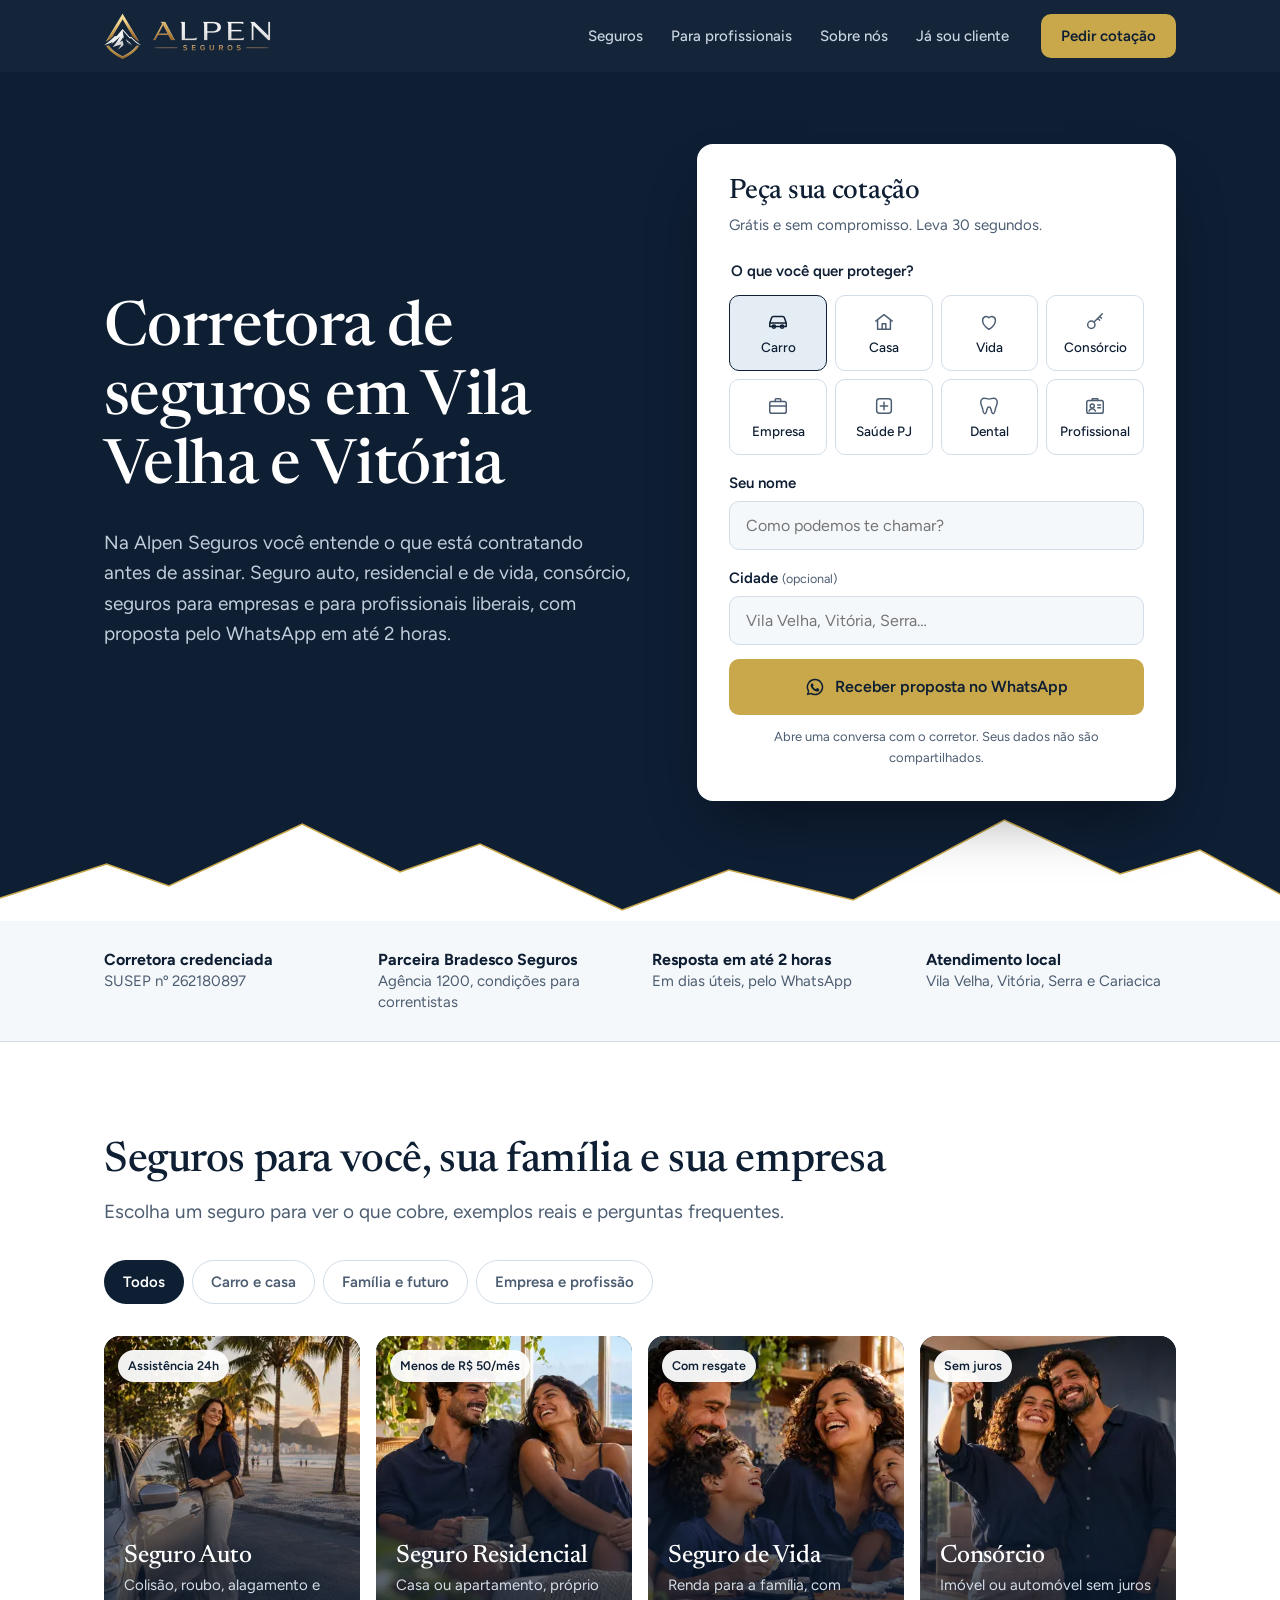
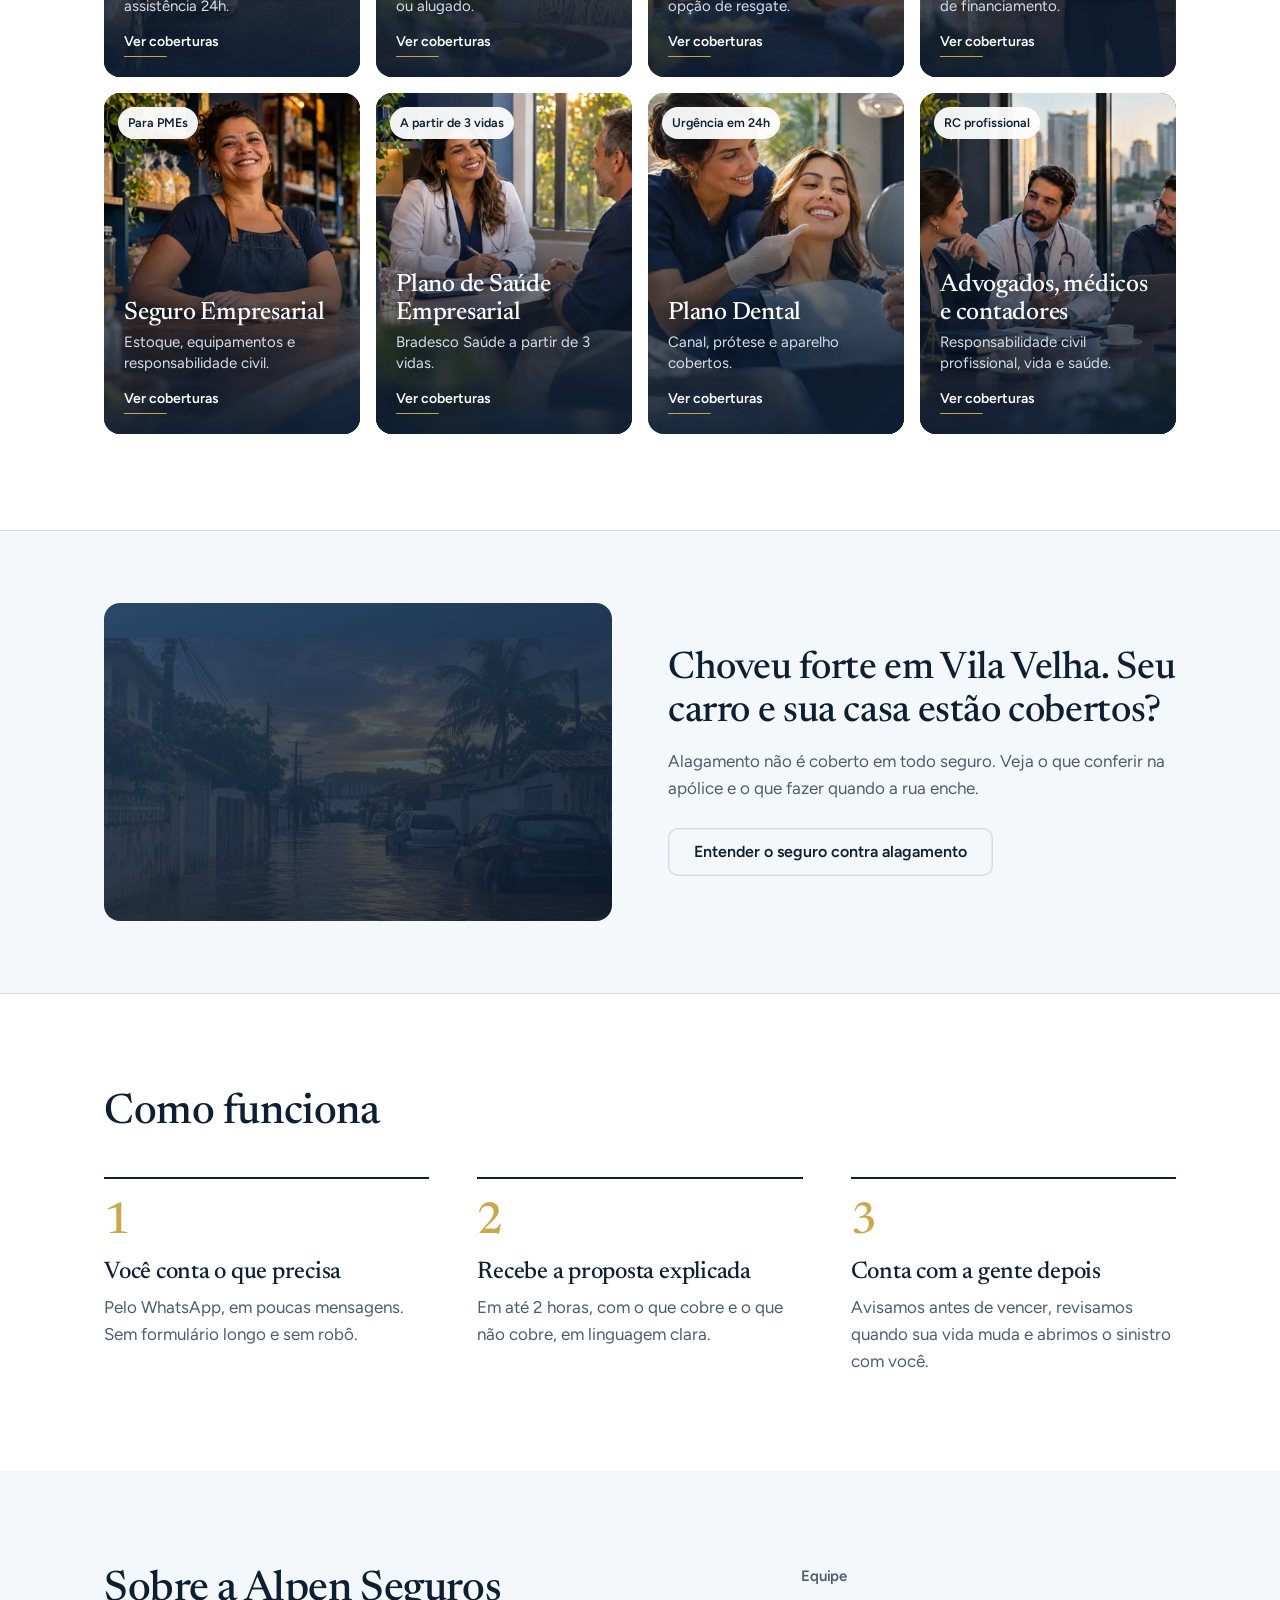
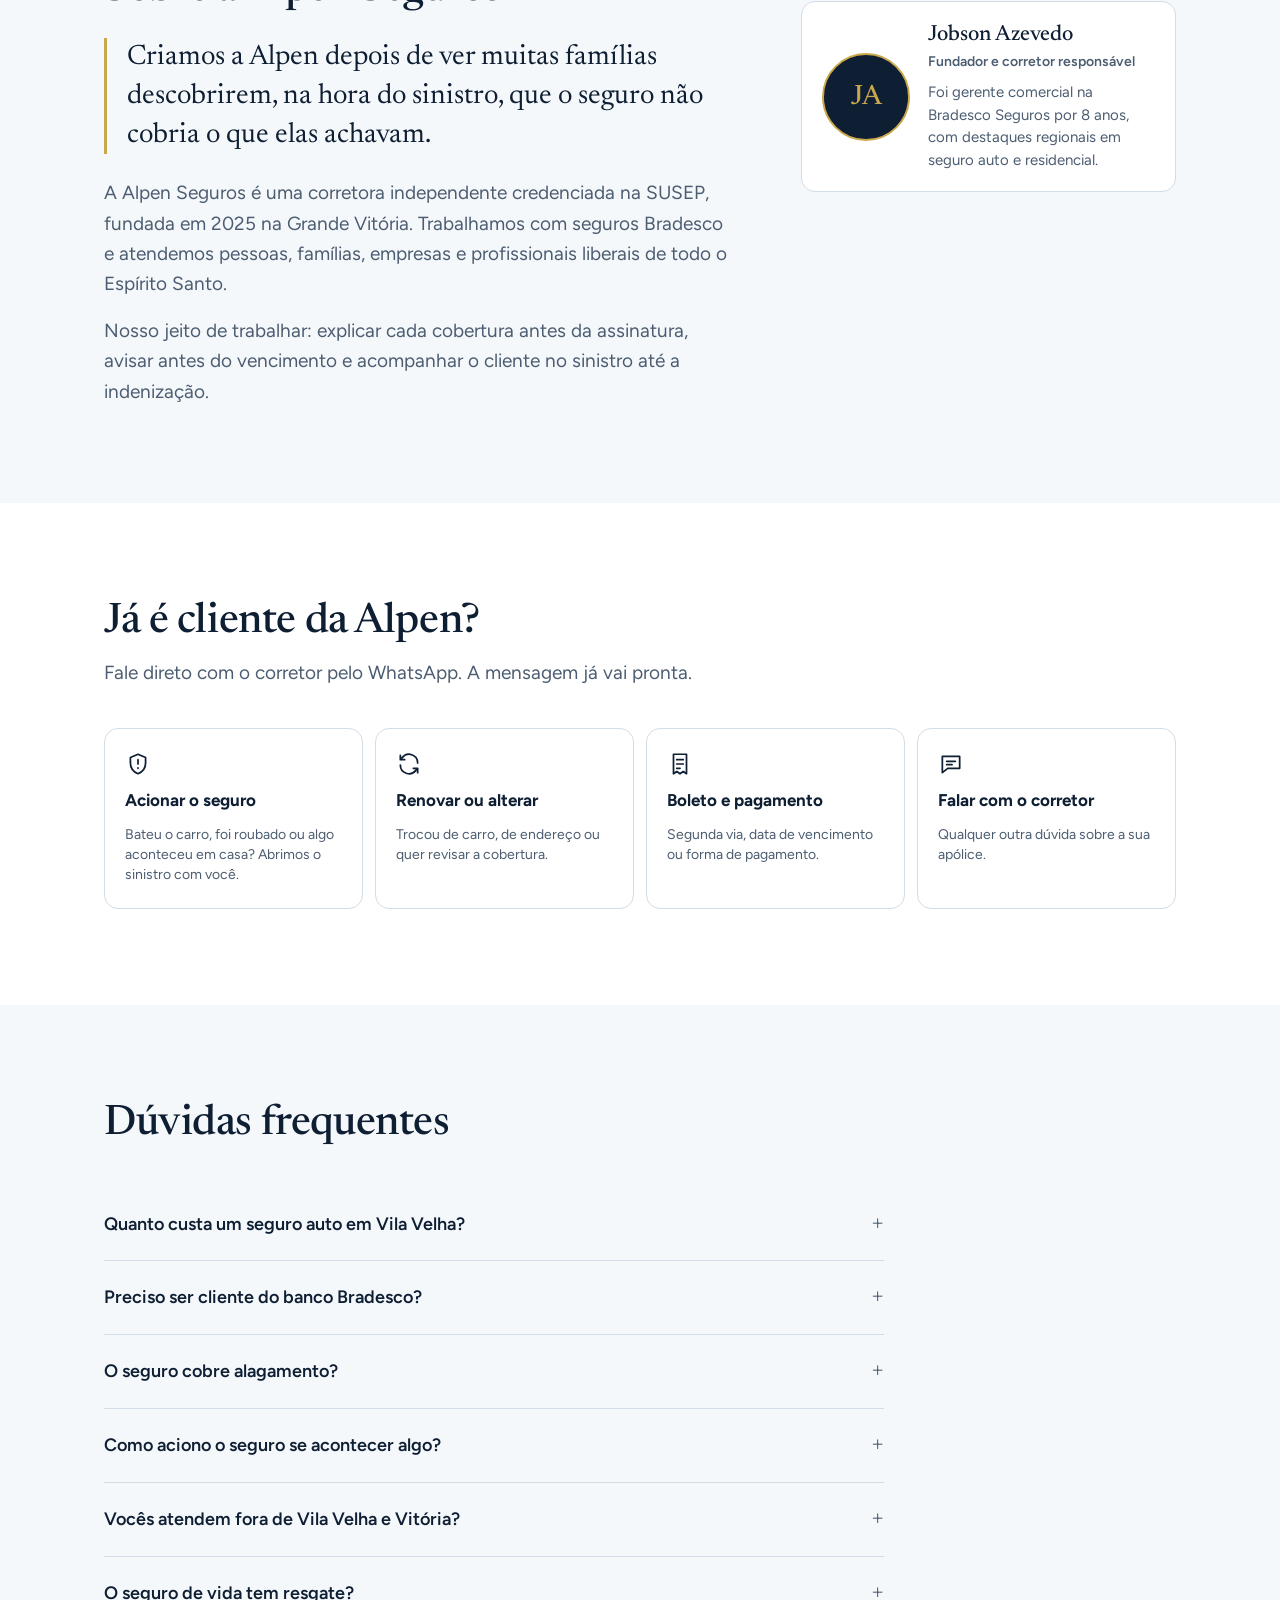
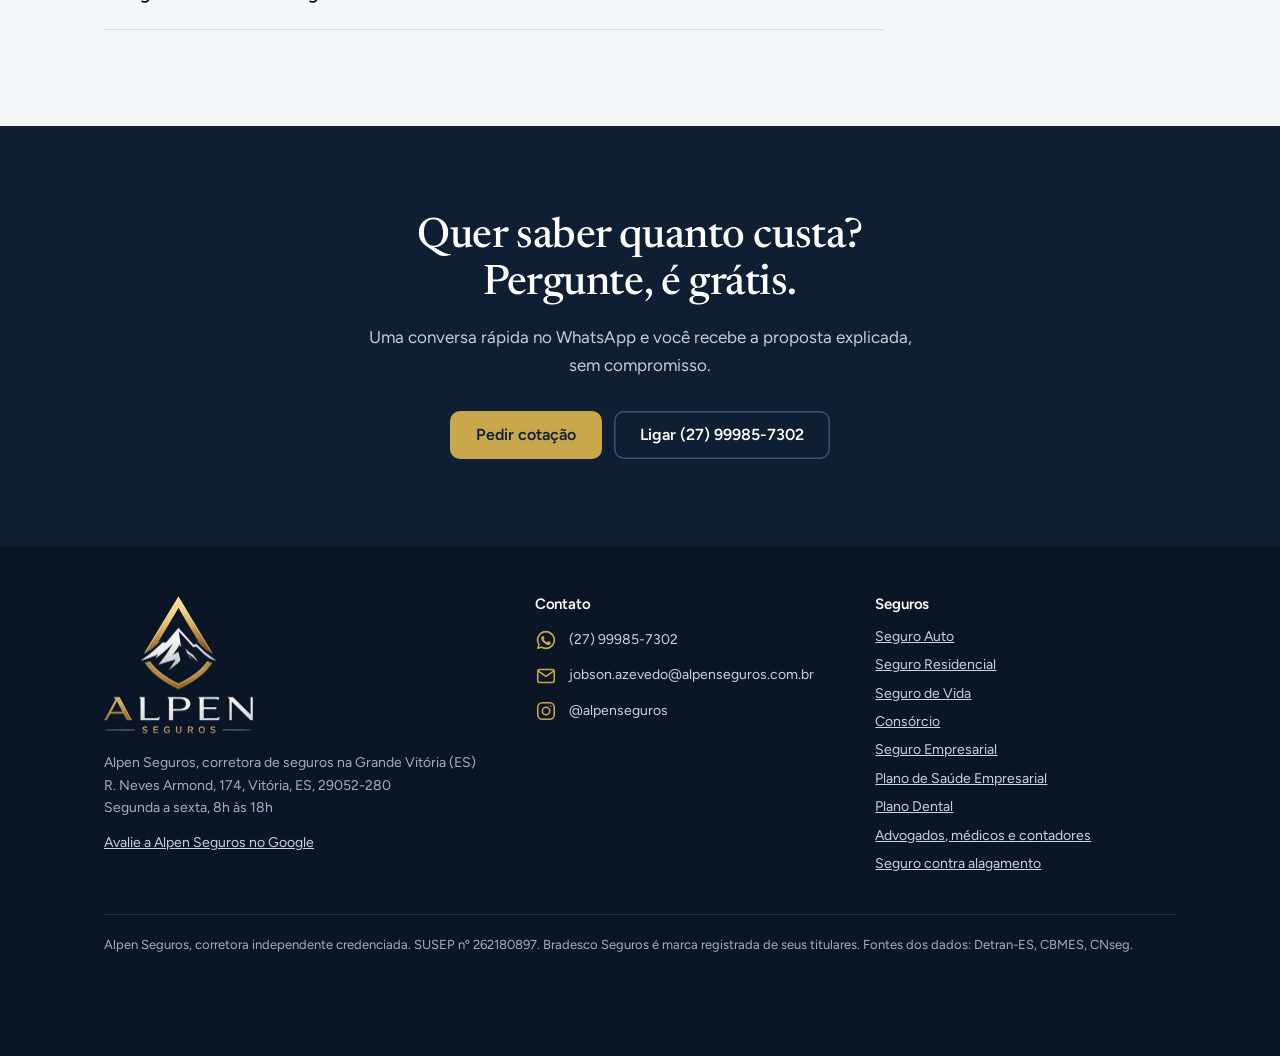
==== commit 0e66a0b5: "Animate product cards and filter tabs; version CSS/JS URLs - Card hover/focus: lift with shadow, slo" ====
--- a/index.html
+++ b/index.html
@@ -25,7 +25,7 @@
 <link rel="preconnect" href="https://fonts.googleapis.com">
 <link rel="preconnect" href="https://fonts.gstatic.com" crossorigin>
 <link href="https://fonts.googleapis.com/css2?family=Figtree:wght@400;500;600&family=Newsreader:wght@400;500&display=swap" rel="stylesheet">
-<link rel="stylesheet" href="/assets/site.css">
+<link rel="stylesheet" href="/assets/site.css?v=7b825c1c">
 <script>document.documentElement.classList.add('js')</script>
 <script type="application/ld+json">
 {
@@ -515,6 +515,6 @@
   <a class="btn btn-gold" href="#cotacao" data-focus>Pedir cotação</a>
   <a class="btn btn-ghost" href="tel:+5527999857302" aria-label="Ligar para a Alpen Seguros">Ligar</a>
 </div>
-<script src="/assets/site.js" defer></script>
+<script src="/assets/site.js?v=7320899a" defer></script>
 </body>
 </html>
--- a/assets/site.css
+++ b/assets/site.css
@@ -112,6 +112,12 @@
 .tabs button{flex:none;font:600 15px var(--sans);color:var(--slate);background:none;border:1.5px solid var(--line);border-radius:99px;padding:10px 18px;min-height:44px;cursor:pointer}
 .tabs button:hover{color:var(--ink);border-color:var(--slate)}
 .tabs button[aria-pressed="true"]{color:var(--white);background:var(--ink);border-color:var(--ink)}
+/* Com JS: uma pílula desliza até a aba ativa */
+.js .tabs{position:relative}
+.js .tabs button{position:relative;z-index:1;transition:color .25s,border-color .25s}
+.js .tabs button[aria-pressed="true"]{background:transparent;border-color:transparent}
+.tabs .ind{position:absolute;left:0;top:0;z-index:0;border-radius:99px;background:var(--ink);pointer-events:none;transition:transform .4s cubic-bezier(.2,.7,.2,1),width .4s cubic-bezier(.2,.7,.2,1)}
+@media (prefers-reduced-motion:reduce){.tabs .ind{transition:none}}
 
 /* Cards de seguro com foto (home) */
 .cards{list-style:none;padding:0;display:grid;grid-template-columns:repeat(4,1fr);gap:16px}
@@ -125,9 +131,23 @@
 .cards .card-body{position:relative;z-index:1;padding:20px}
 .cards h3{font-size:25px}
 .cards .one{display:block;font-size:15px;color:#D6DEE8;margin-top:4px;line-height:1.4}
-.cards .more{display:inline-block;margin-top:14px;font-size:14px;font-weight:600;border-bottom:1.5px solid var(--gold);padding-bottom:2px}
-.cards a:hover .more{color:var(--gold-hover)}
-.cards a:hover img{transform:scale(1.03);transition:transform .5s}
+.cards .more{display:inline-block;margin-top:14px;font-size:14px;font-weight:600;padding-bottom:4px;background:linear-gradient(var(--gold),var(--gold)) left bottom/45% 1.5px no-repeat;transition:background-size .35s cubic-bezier(.2,.7,.2,1),color .2s}
+.cards a:hover .more,.cards a:focus-visible .more{background-size:100% 1.5px;color:var(--gold-hover)}
+
+/* Efeitos dos cards: elevação, zoom da foto e entrada/saída ao filtrar */
+@media (prefers-reduced-motion:no-preference){
+  .cards a{transition:transform .35s cubic-bezier(.2,.7,.2,1),box-shadow .35s}
+  .cards a:hover,.cards a:focus-visible{transform:translateY(-6px);box-shadow:0 24px 40px -18px rgba(14,30,51,.6)}
+  .cards .card-img{transition:transform .7s cubic-bezier(.2,.7,.2,1)}
+  .cards a:hover .card-img,.cards a:focus-visible .card-img{transform:scale(1.06)}
+  .cards .card-body{transition:transform .35s cubic-bezier(.2,.7,.2,1)}
+  .cards a:hover .card-body{transform:translateY(-4px)}
+  .js .cards .reveal img{transition-delay:calc(var(--i,0) * 90ms)}
+  .cards li{transition:opacity .18s ease,transform .18s ease}
+  .cards li.saindo{opacity:0;transform:scale(.95)}
+  .cards li.entrando{animation:card-entra .5s cubic-bezier(.2,.7,.2,1) both}
+  @keyframes card-entra{from{opacity:0;transform:translateY(18px) scale(.97)}to{opacity:1;transform:none}}
+}
 
 /* Faixa do alagamento */
 .flood{background:var(--snow);border-top:1px solid var(--line);border-bottom:1px solid var(--line)}
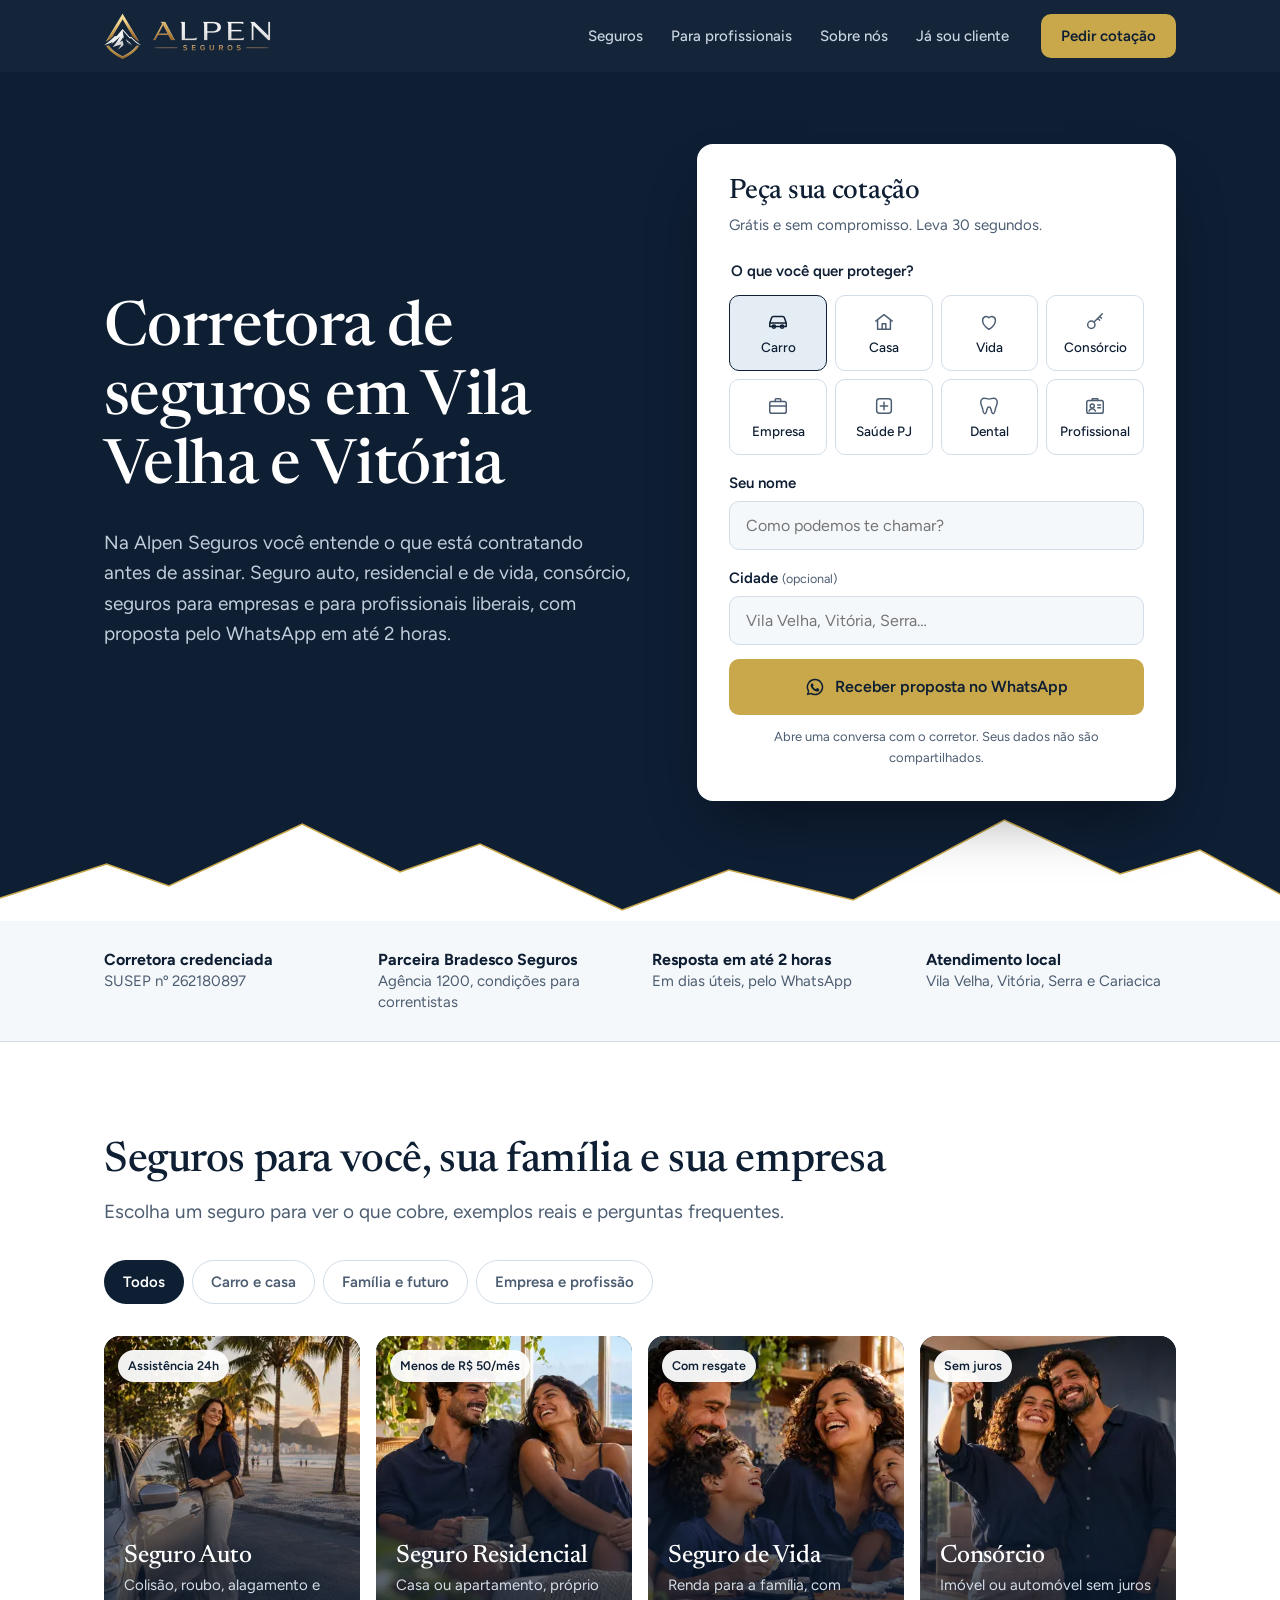
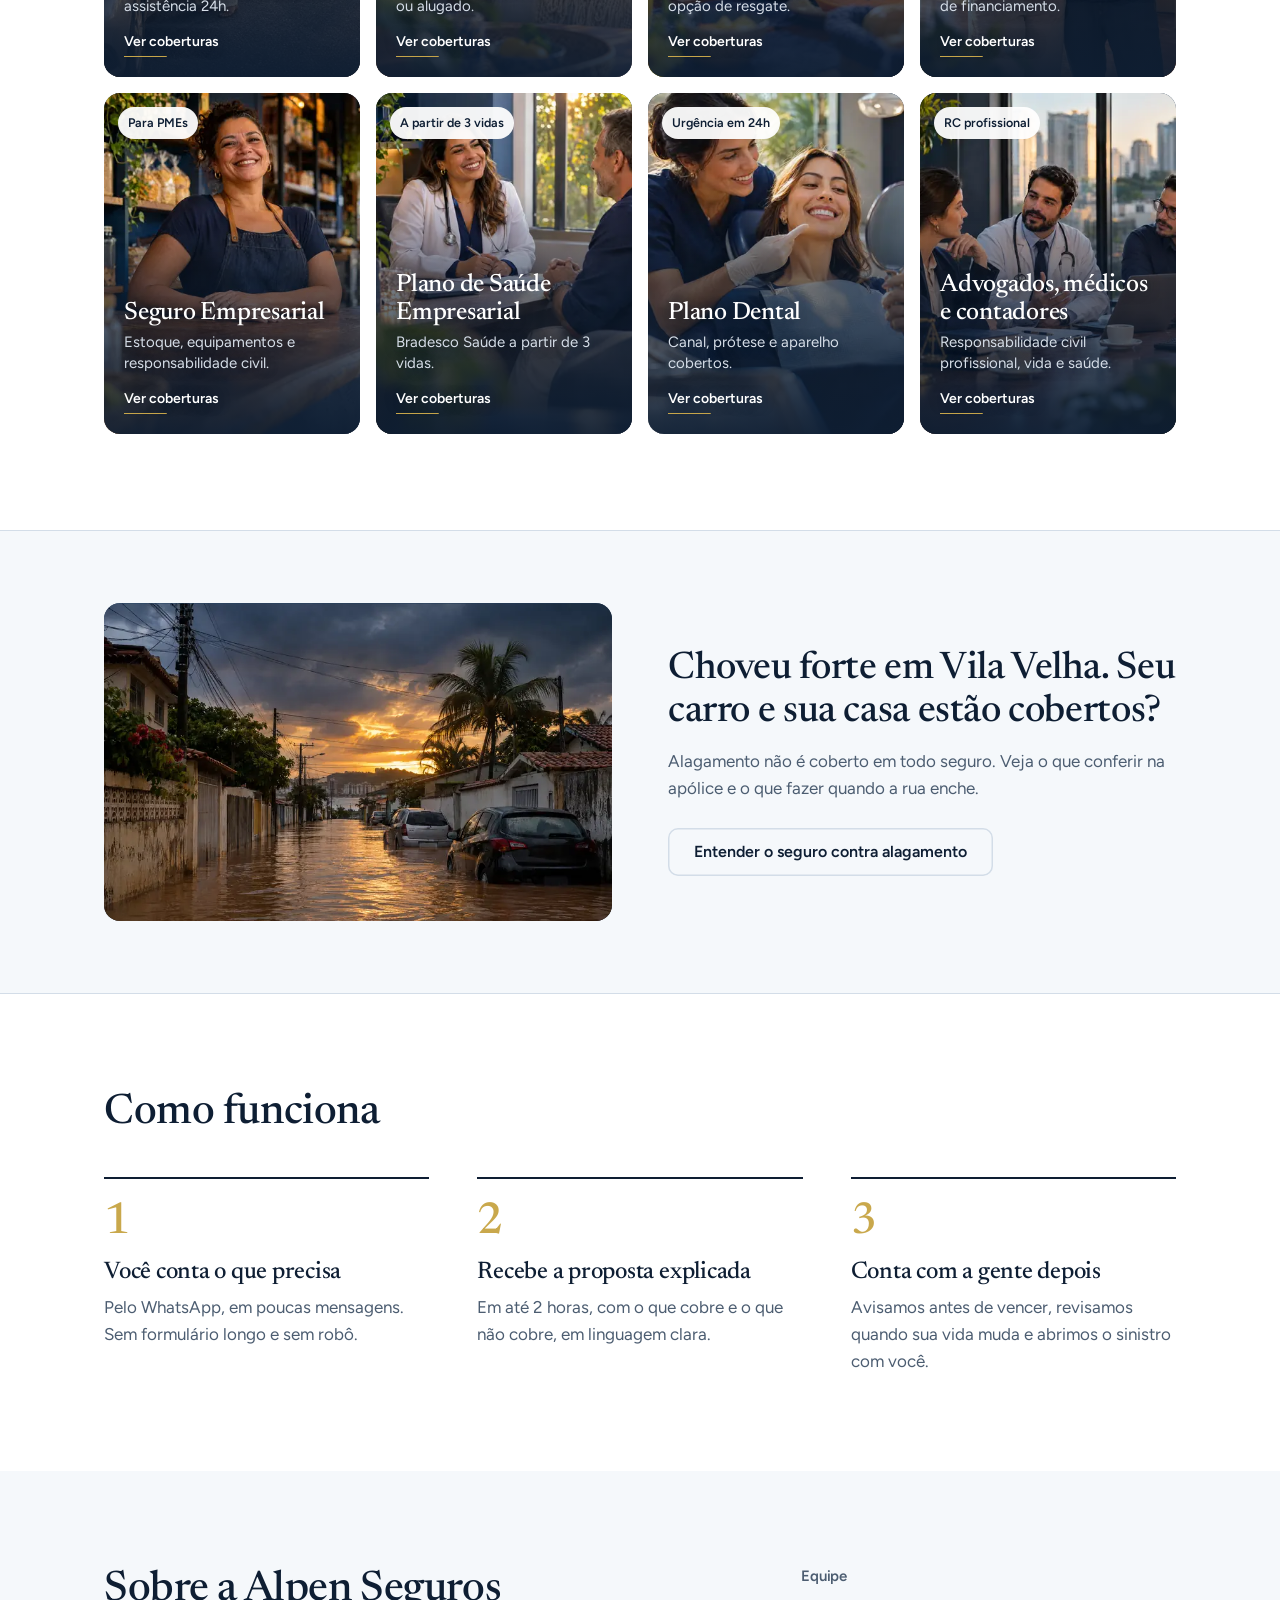
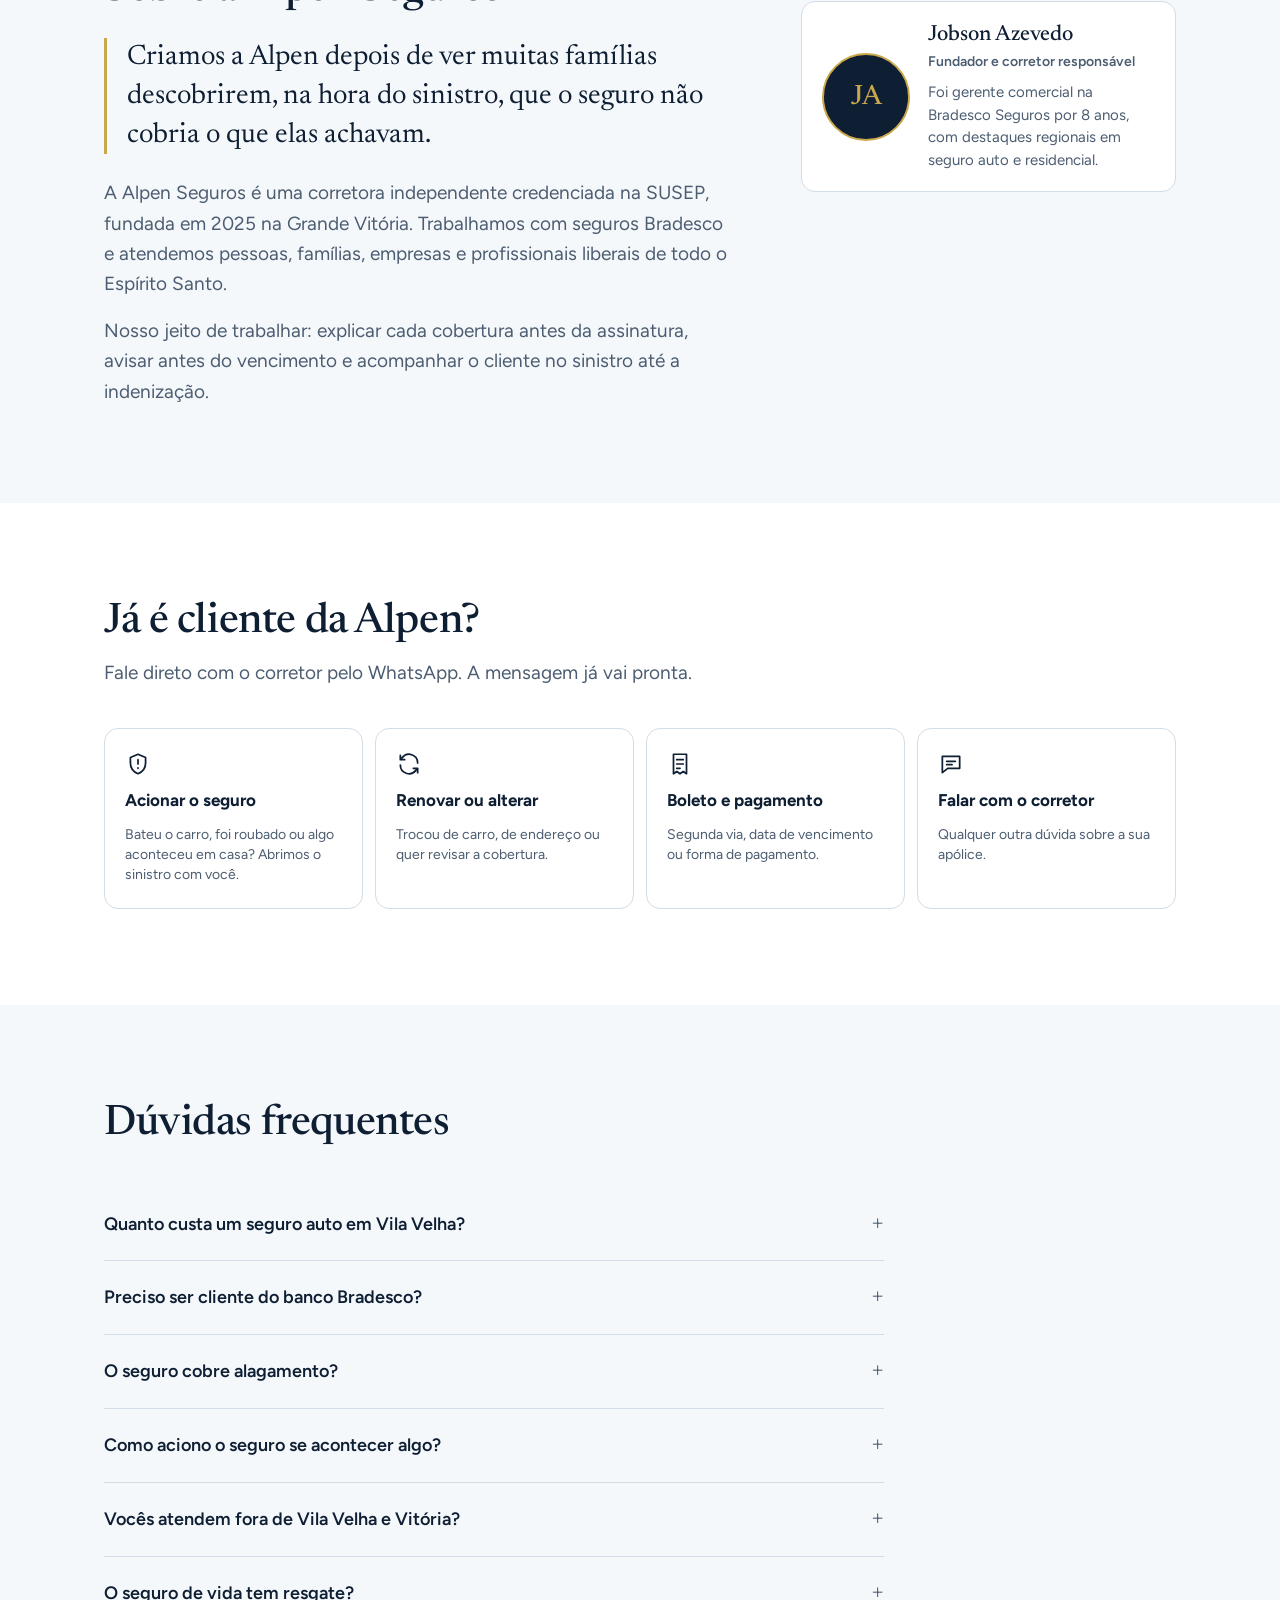
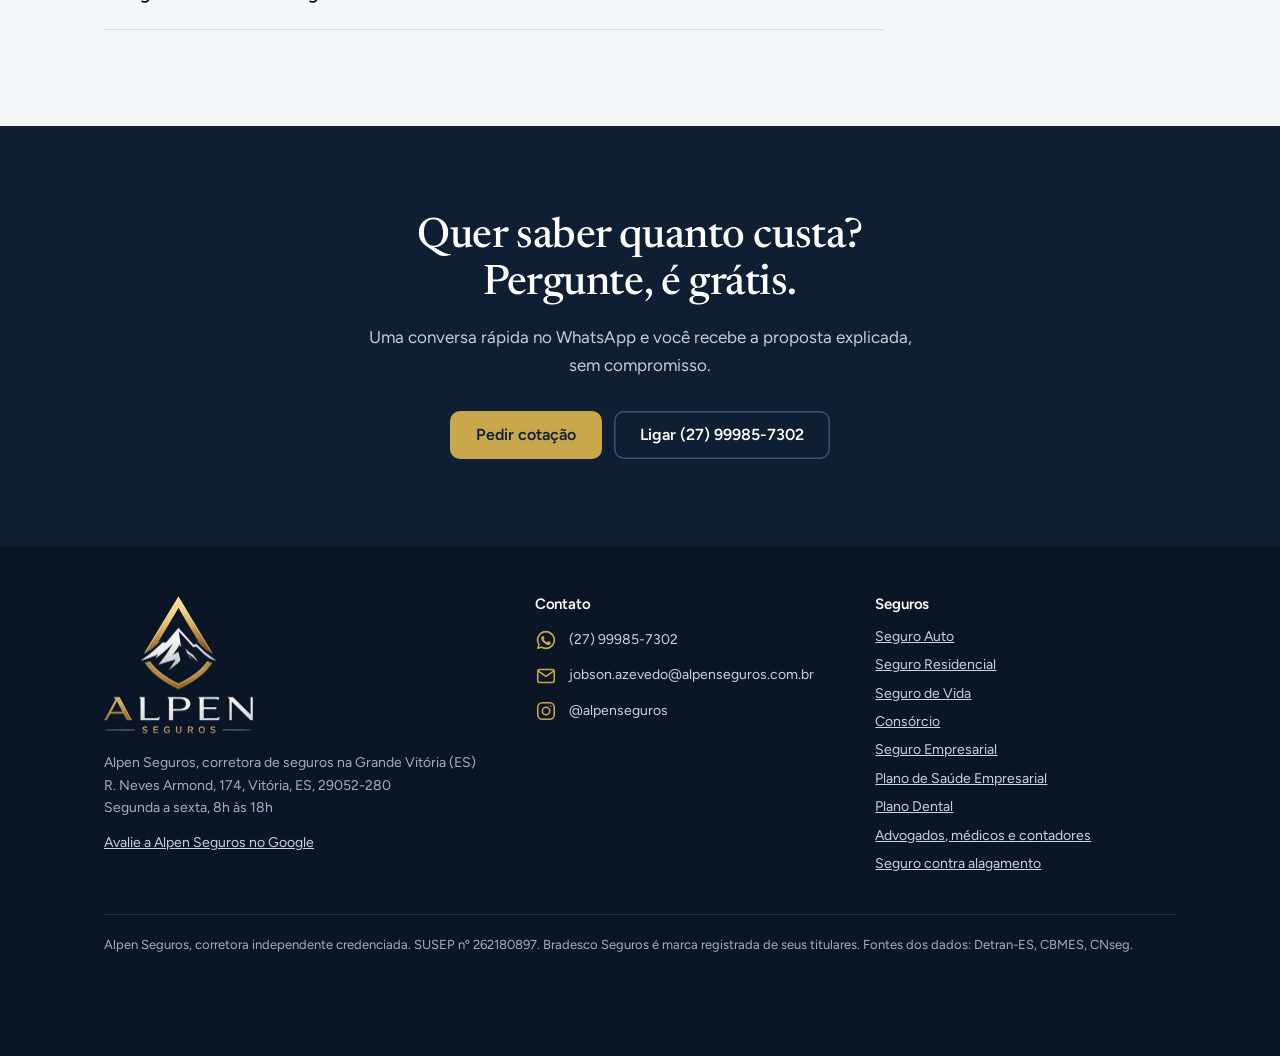
==== commit bcd390a5: "Reference team photo only when the file exists (no 404 per visit) Co-Authored-By: Claude Opus 5.5 <n" ====
--- a/index.html
+++ b/index.html
@@ -422,7 +422,7 @@
       <div class="team">
         <h3>Equipe</h3>
         <div class="person">
-          <span class="ph" aria-hidden="true"><img src="/img/equipe/jobson.jpg" alt="" loading="lazy" onerror="this.remove()">JA</span>
+          <span class="ph" aria-hidden="true">JA</span>
           <div>
             <strong>Jobson Azevedo</strong>
             <span class="role">Fundador e corretor responsável</span>
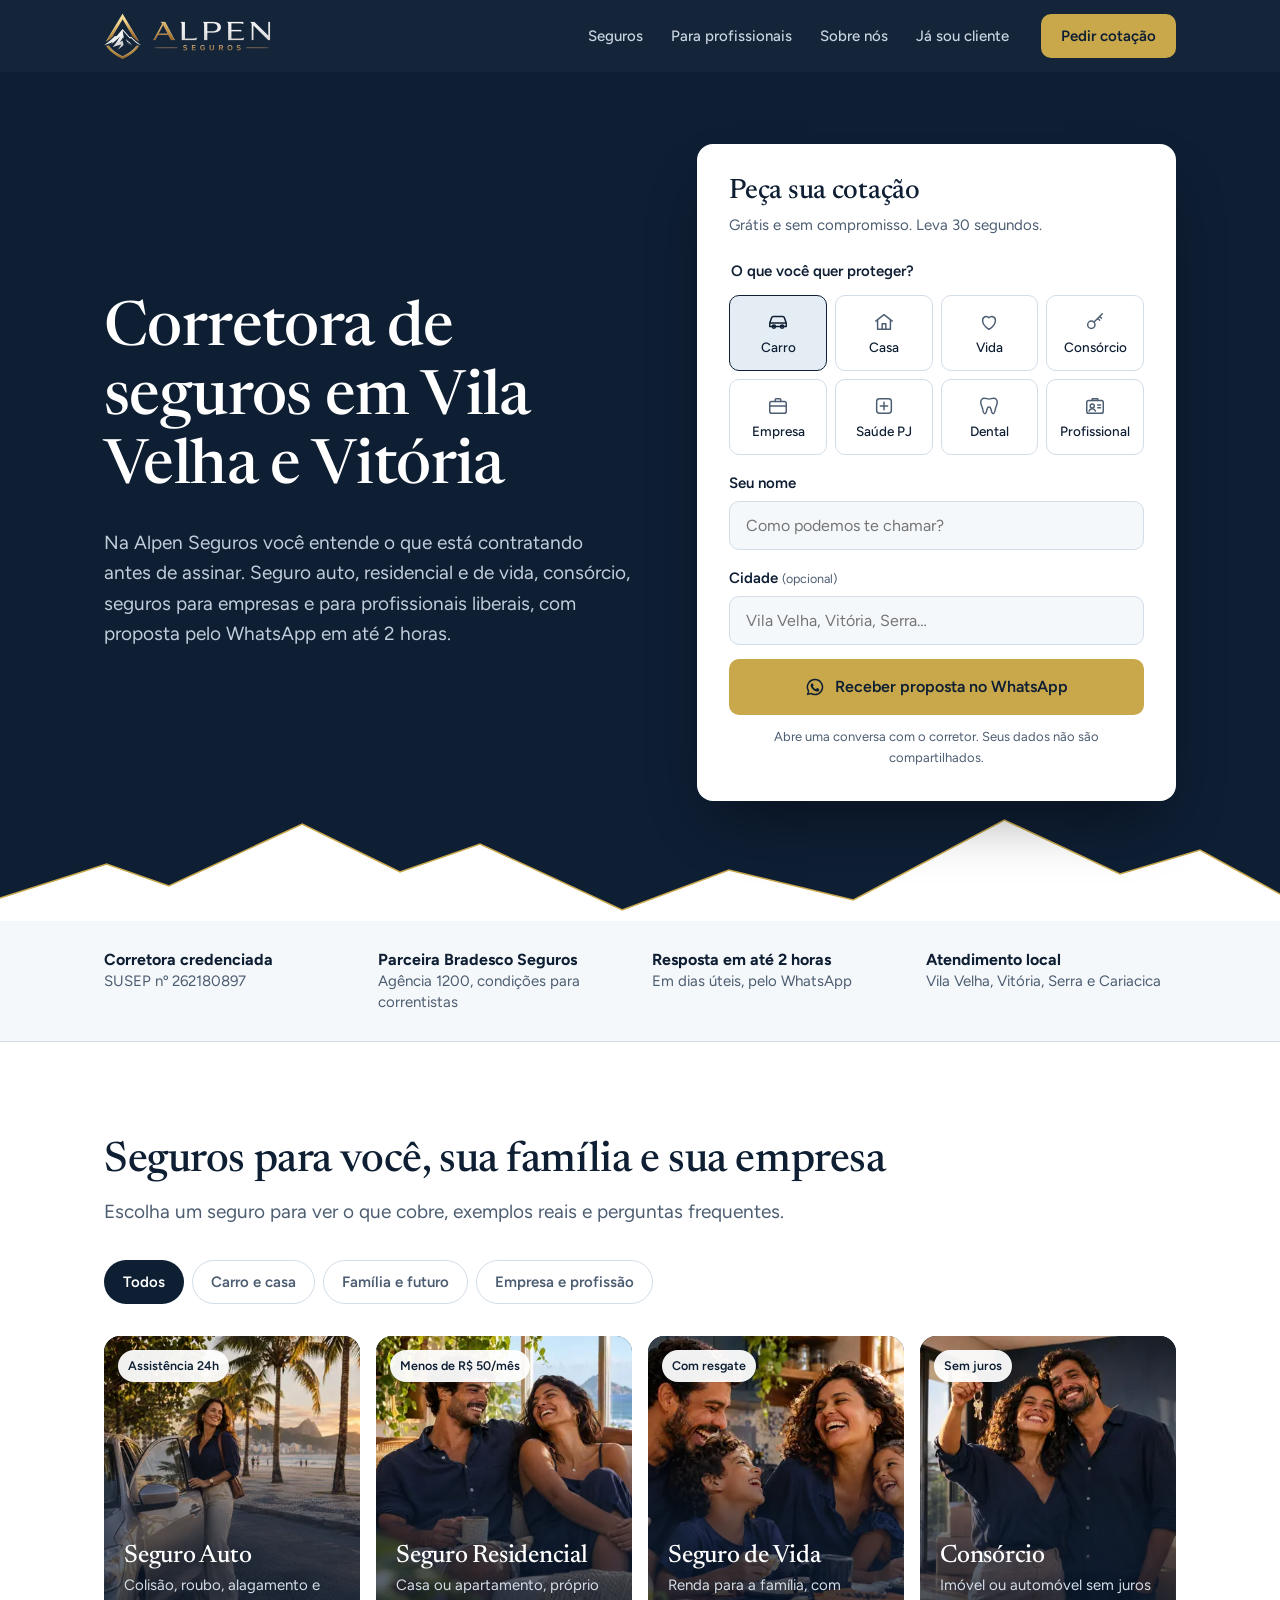
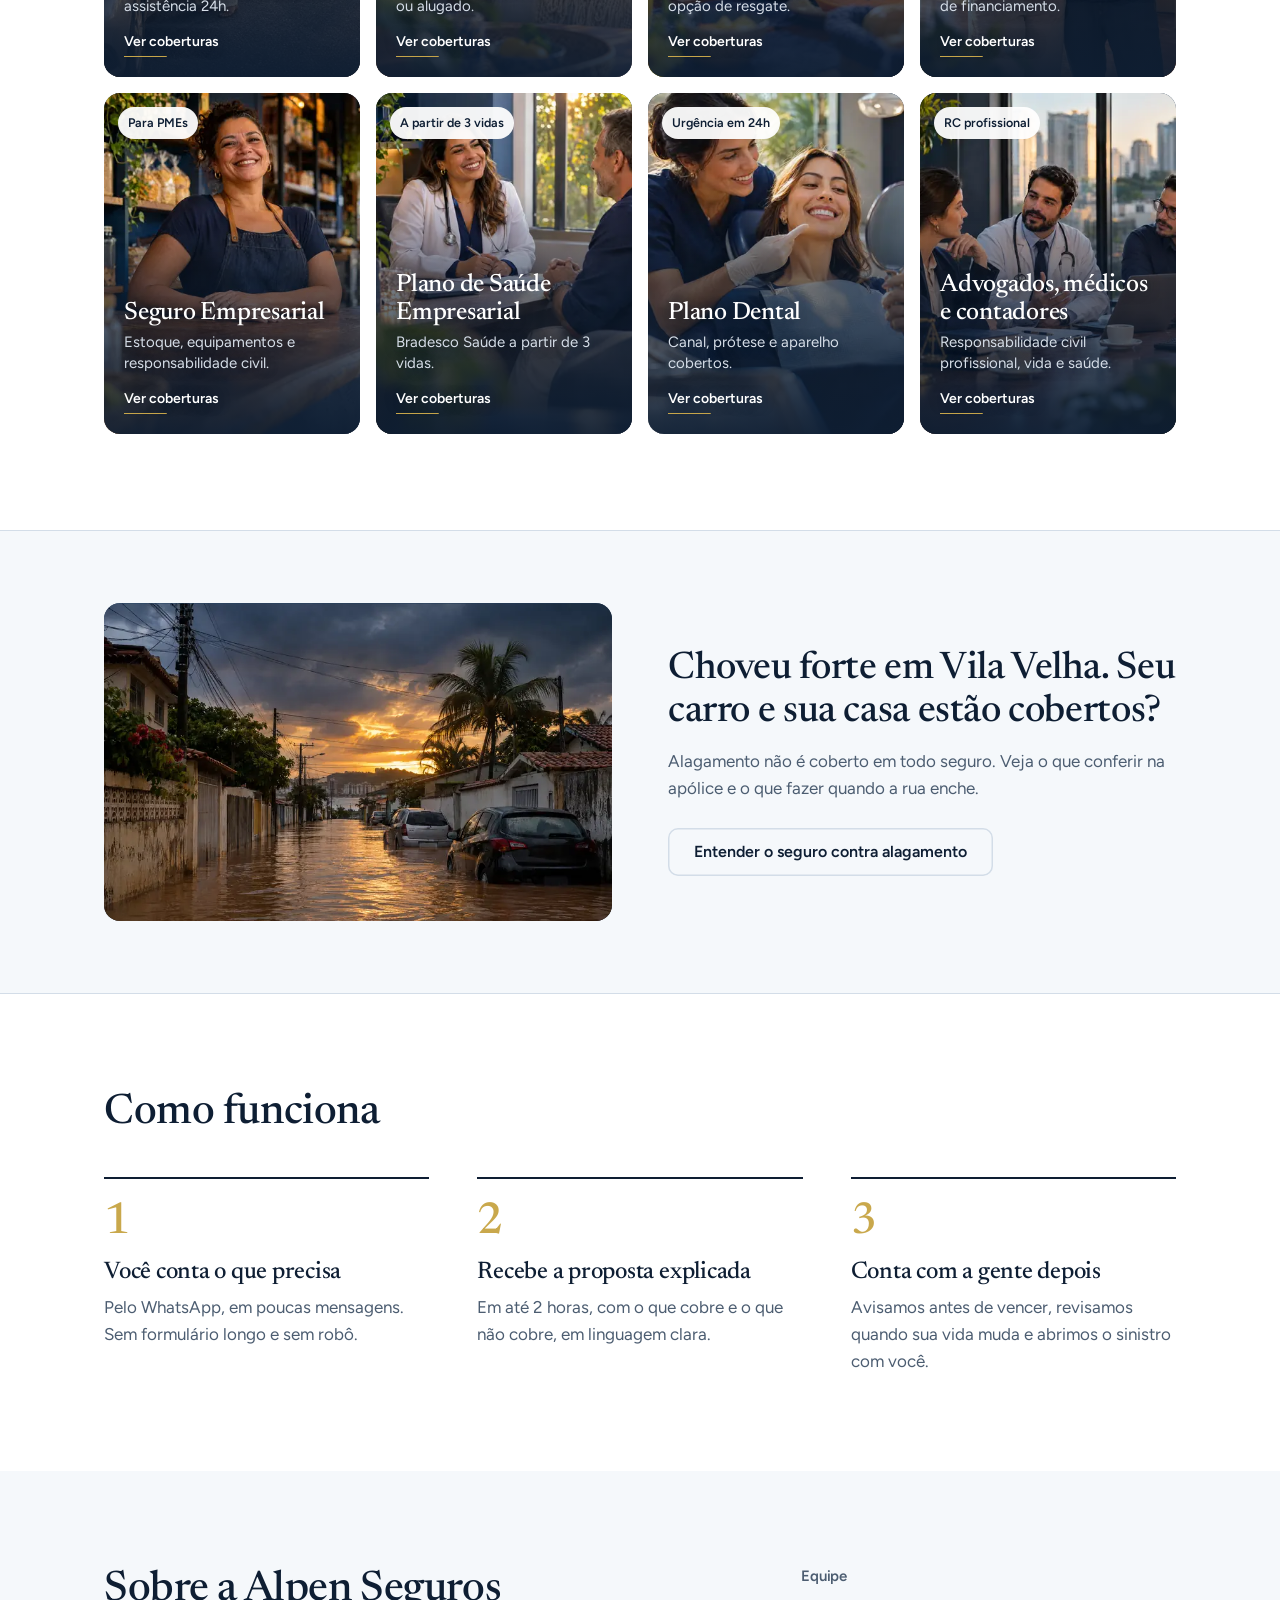
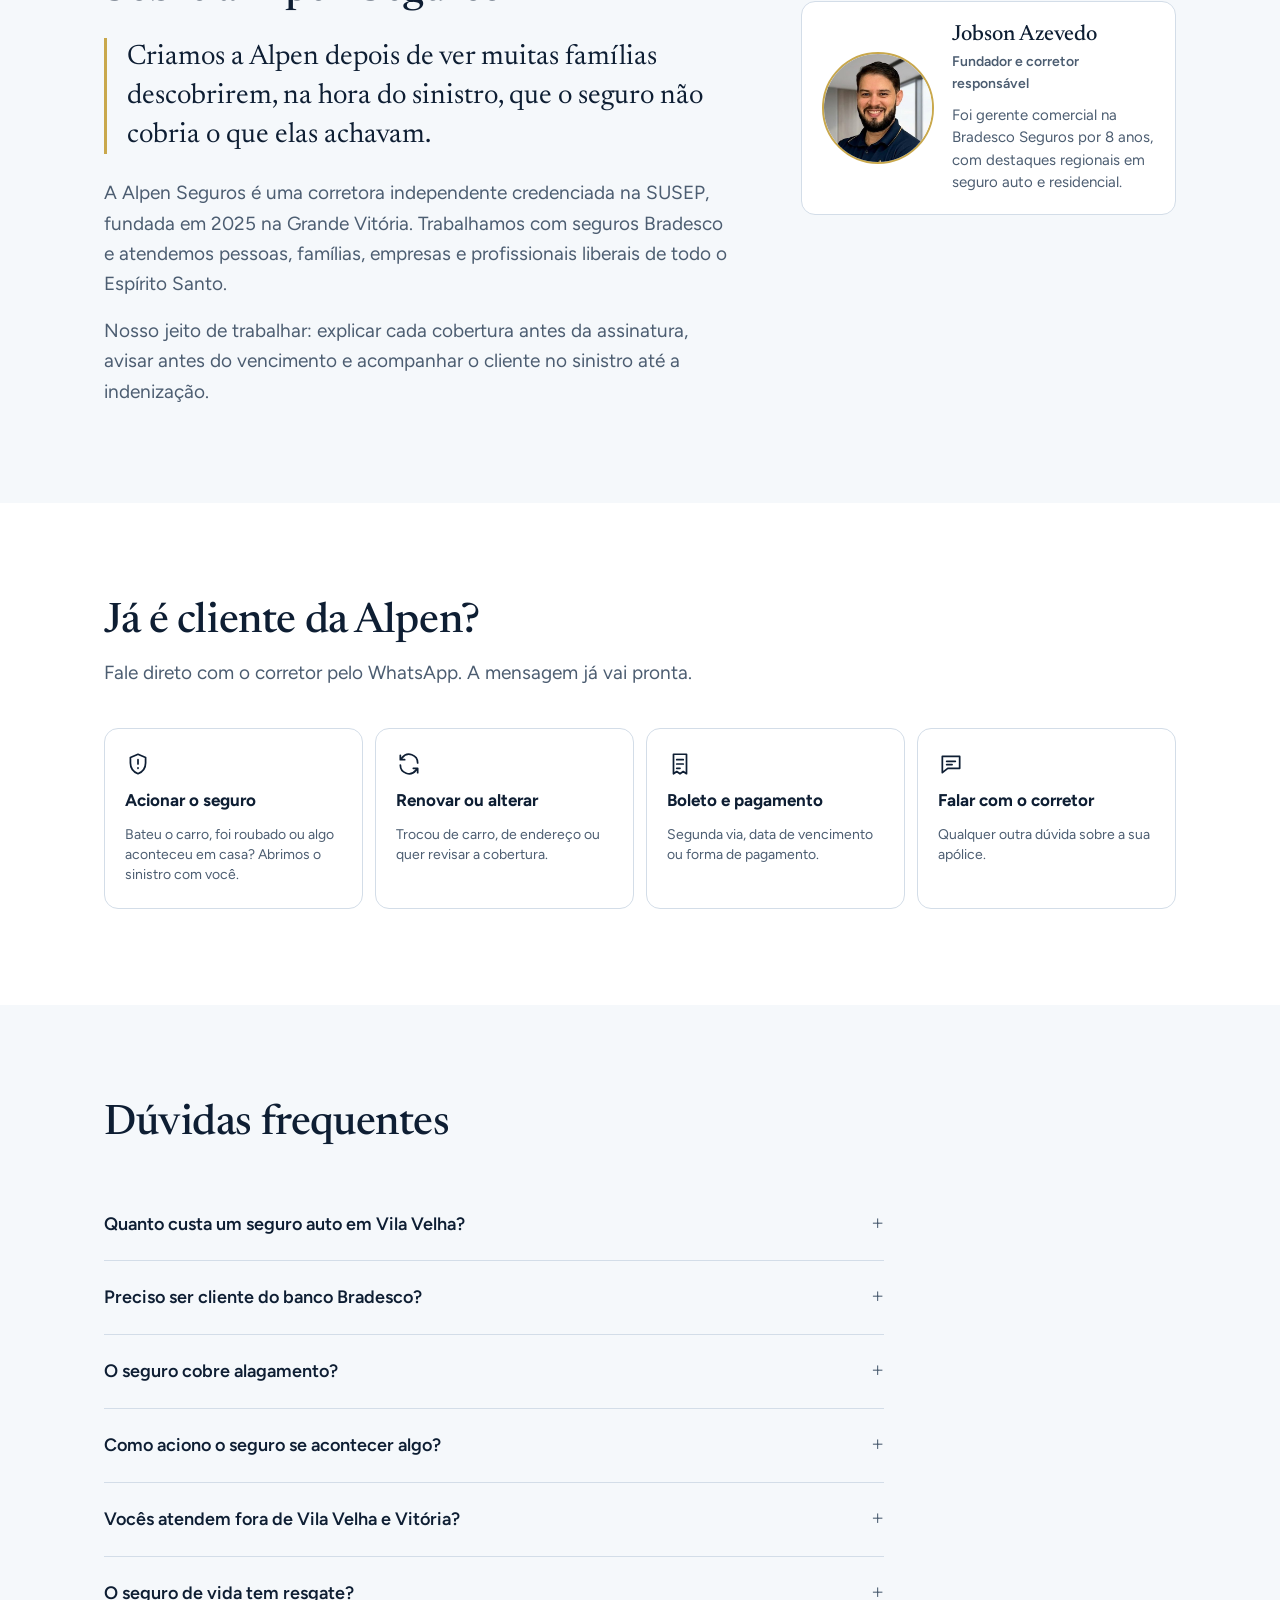
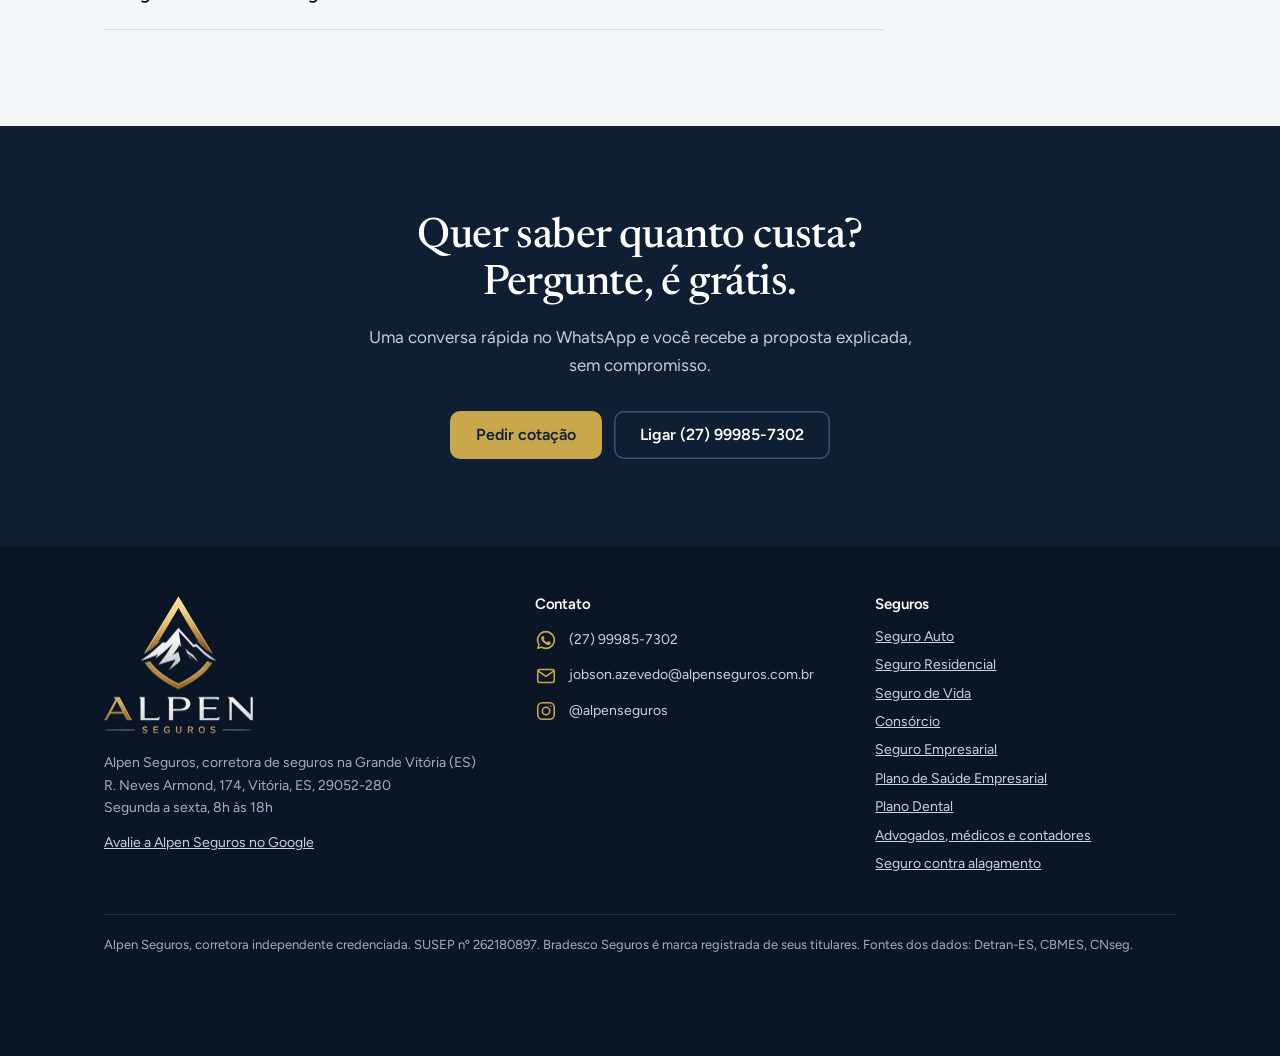
==== commit 4d2c1266: "Add Jobson's photo to the team card (square crop, 400px, 19 KB) Co-Authored-By: Claude Opus 5.5 <nor" ====
--- a/index.html
+++ b/index.html
@@ -25,7 +25,7 @@
 <link rel="preconnect" href="https://fonts.googleapis.com">
 <link rel="preconnect" href="https://fonts.gstatic.com" crossorigin>
 <link href="https://fonts.googleapis.com/css2?family=Figtree:wght@400;500;600&family=Newsreader:wght@400;500&display=swap" rel="stylesheet">
-<link rel="stylesheet" href="/assets/site.css?v=7b825c1c">
+<link rel="stylesheet" href="/assets/site.css?v=822b321b">
 <script>document.documentElement.classList.add('js')</script>
 <script type="application/ld+json">
 {
@@ -422,7 +422,7 @@
       <div class="team">
         <h3>Equipe</h3>
         <div class="person">
-          <span class="ph" aria-hidden="true">JA</span>
+          <span class="ph" aria-hidden="true"><img src="/img/equipe/jobson.jpg" alt="" width="400" height="400" loading="lazy" decoding="async"></span>
           <div>
             <strong>Jobson Azevedo</strong>
             <span class="role">Fundador e corretor responsável</span>
--- a/assets/site.css
+++ b/assets/site.css
@@ -177,9 +177,10 @@
 .about blockquote{font:400 clamp(22px,2.4vw,28px)/1.38 var(--serif);margin:24px 0;padding-left:20px;border-left:3px solid var(--gold)}
 .about p+p{margin-top:16px}
 .team h3{font:600 15px var(--sans);color:var(--slate);margin-bottom:16px}
-.person{display:grid;grid-template-columns:88px 1fr;gap:18px;align-items:center;padding:20px;border:1px solid var(--line);border-radius:14px;background:var(--white)}
+.person{display:grid;grid-template-columns:112px 1fr;gap:18px;align-items:center;padding:20px;border:1px solid var(--line);border-radius:14px;background:var(--white)}
 .person+.person{margin-top:12px}
-.person .ph{width:88px;height:88px;border-radius:50%;object-fit:cover;background:var(--ink);color:var(--gold);display:grid;place-items:center;font:500 28px var(--serif);border:2px solid var(--gold)}
+.person .ph{width:112px;height:112px;border-radius:50%;overflow:hidden;background:var(--ink);color:var(--gold);display:grid;place-items:center;font:500 30px var(--serif);border:2px solid var(--gold)}
+.person .ph img{width:100%;height:100%;object-fit:cover}
 .person strong{display:block;font:500 22px/1.2 var(--serif)}
 .person .role{display:block;font-size:14px;font-weight:600;color:var(--slate);margin:2px 0 8px}
 .person p{font-size:15px;color:var(--slate);line-height:1.5}
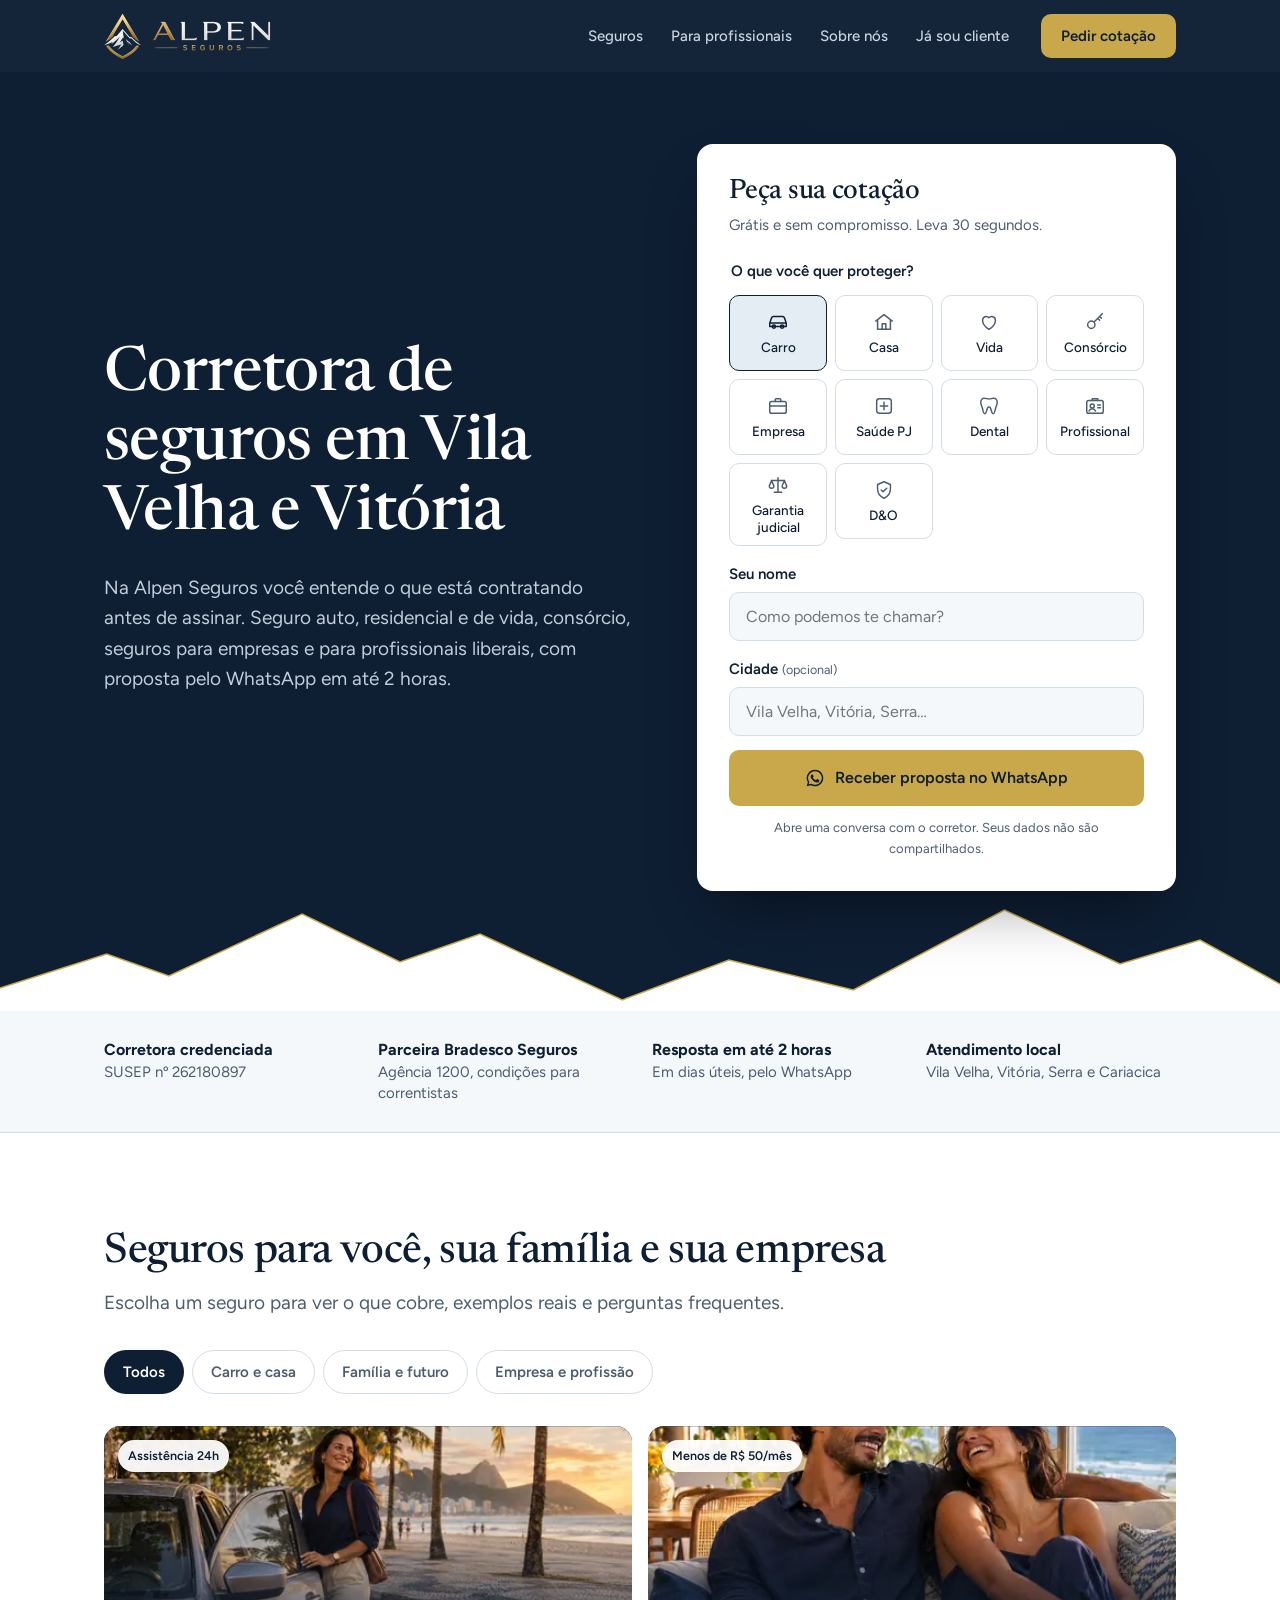
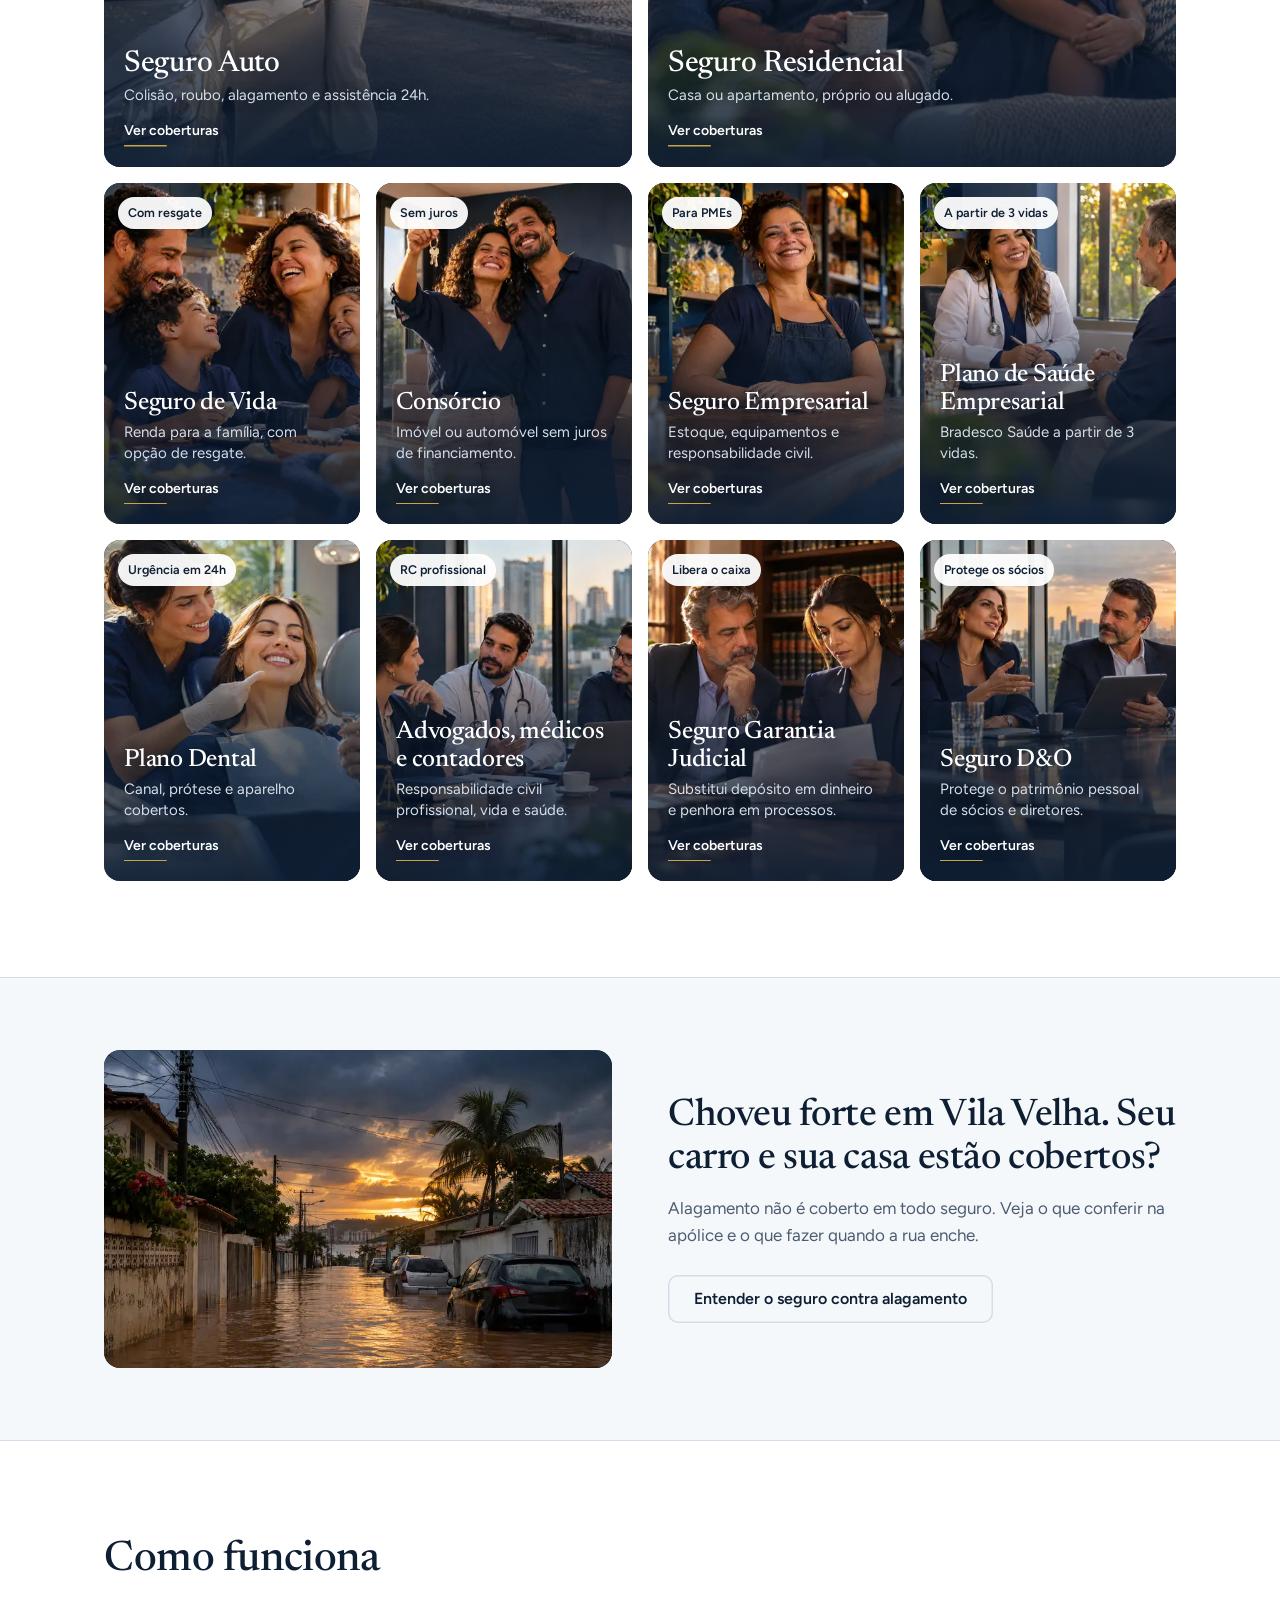
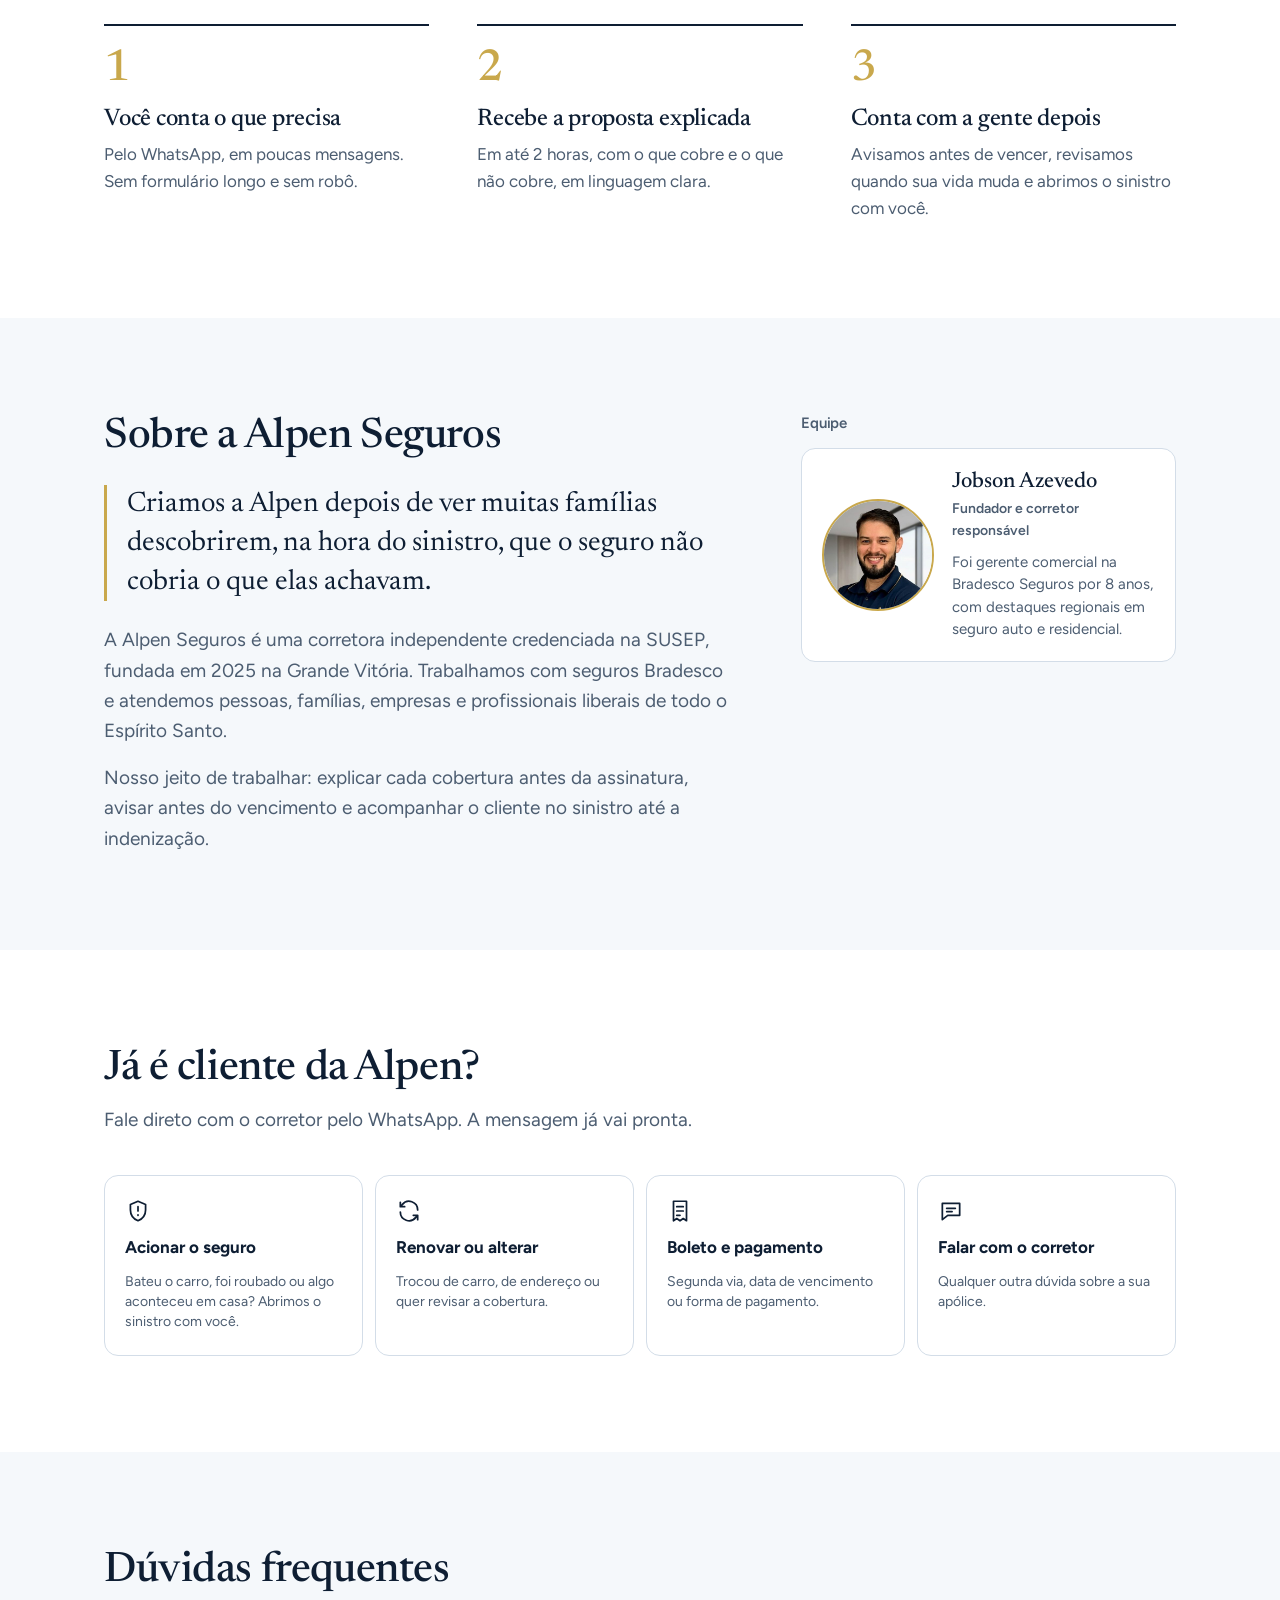
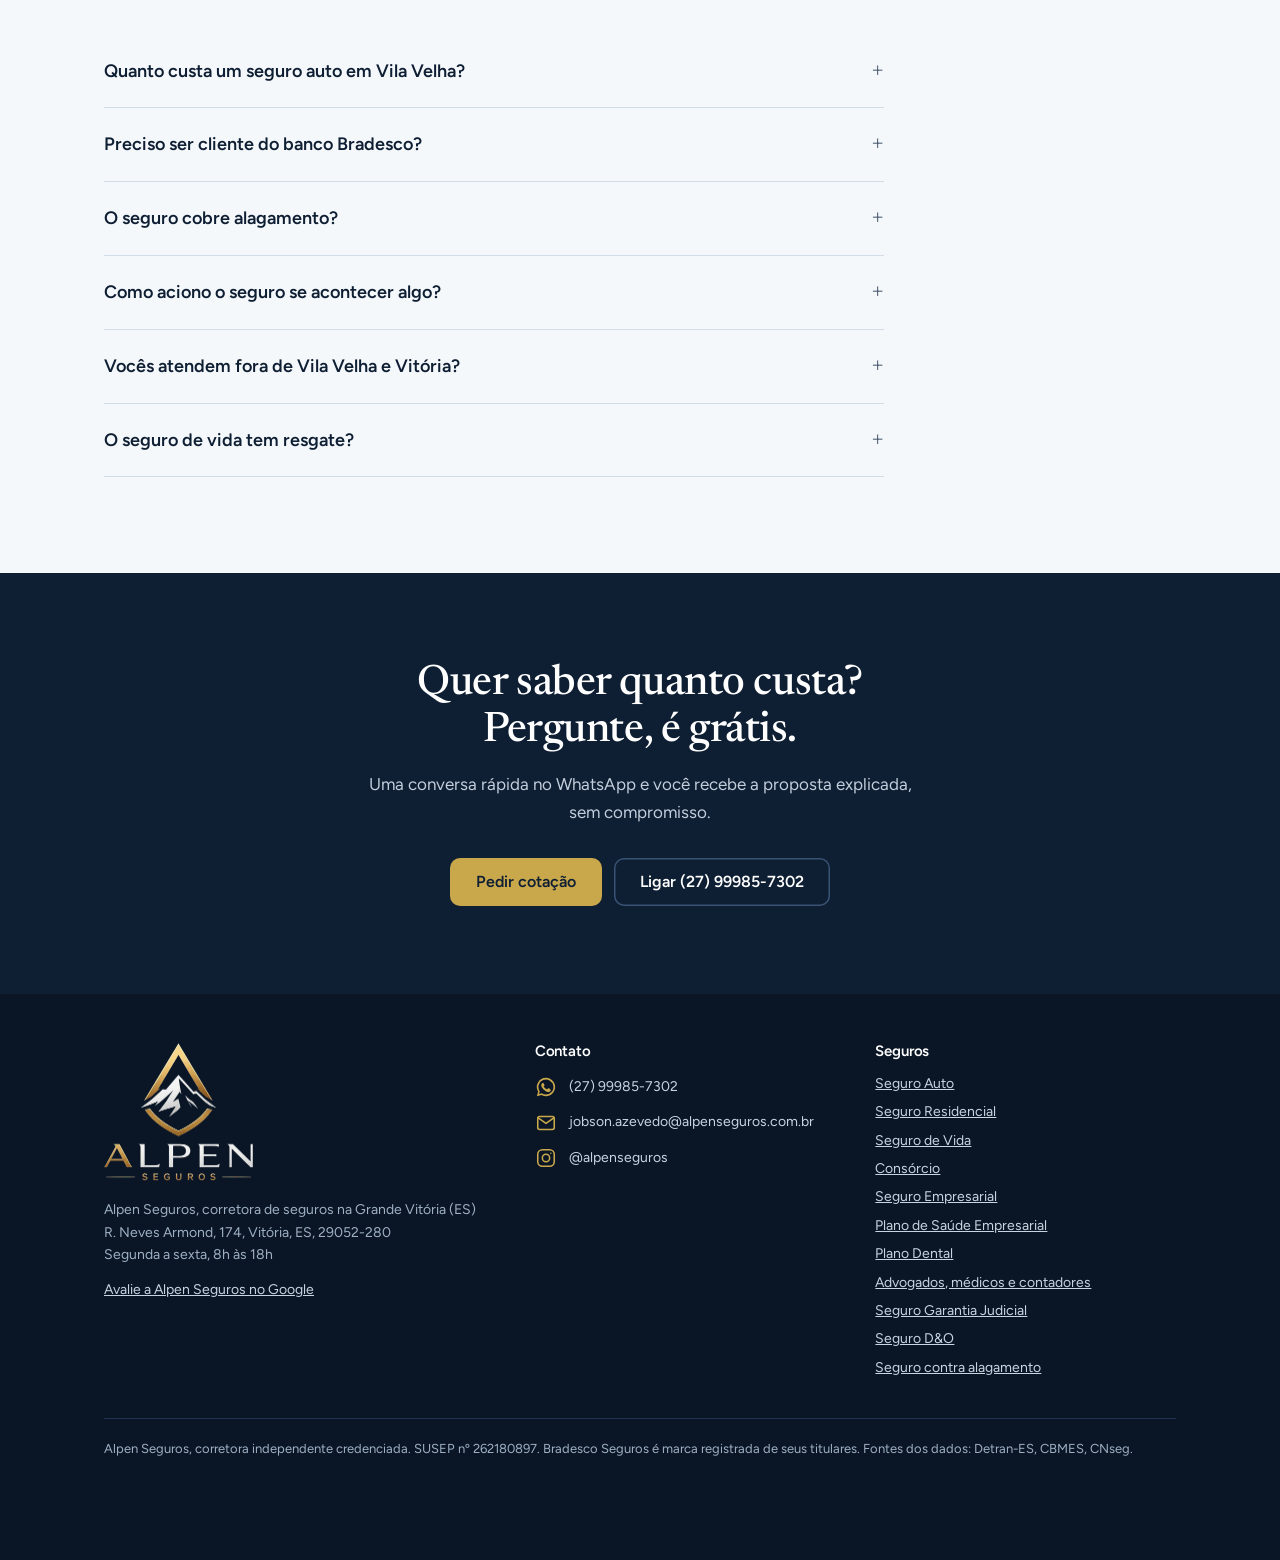
==== commit 62dbd356: "Add Seguro Garantia Judicial and Seguro D&O pages - Two new landing pages from the product list Jobs" ====
--- a/index.html
+++ b/index.html
@@ -25,7 +25,7 @@
 <link rel="preconnect" href="https://fonts.googleapis.com">
 <link rel="preconnect" href="https://fonts.gstatic.com" crossorigin>
 <link href="https://fonts.googleapis.com/css2?family=Figtree:wght@400;500;600&family=Newsreader:wght@400;500&display=swap" rel="stylesheet">
-<link rel="stylesheet" href="/assets/site.css?v=822b321b">
+<link rel="stylesheet" href="/assets/site.css?v=5fd6b6ce">
 <script>document.documentElement.classList.add('js')</script>
 <script type="application/ld+json">
 {
@@ -160,6 +160,22 @@
     "@type": "Offer",
     "itemOffered": {
      "@type": "Service",
+     "name": "Seguro Garantia Judicial",
+     "url": "https://alpenseguros.com.br/seguro-garantia-judicial/"
+    }
+   },
+   {
+    "@type": "Offer",
+    "itemOffered": {
+     "@type": "Service",
+     "name": "Seguro D&O",
+     "url": "https://alpenseguros.com.br/seguro-d-o/"
+    }
+   },
+   {
+    "@type": "Offer",
+    "itemOffered": {
+     "@type": "Service",
      "name": "Seguro contra alagamento",
      "url": "https://alpenseguros.com.br/seguro-alagamento/"
     }
@@ -286,6 +302,8 @@
             <label class="chip"><input type="radio" name="produto" value="Plano de Saúde Empresarial"><span><svg viewBox="0 0 24 24" fill="none" stroke-width="1.6" stroke-linecap="round" stroke-linejoin="round" aria-hidden="true"><rect x="4" y="4" width="16" height="16" rx="3"/><path d="M12 8v8M8 12h8"/></svg>Saúde PJ</span></label>
             <label class="chip"><input type="radio" name="produto" value="Plano Dental"><span><svg viewBox="0 0 24 24" fill="none" stroke-width="1.6" stroke-linecap="round" stroke-linejoin="round" aria-hidden="true"><path d="M7 3.5c-2.5 0-4 2-4 4.5 0 3 1.5 4.5 2 7 .5 3 1 5.5 2.5 5.5S9.5 17 10 15c.4-1.4 1-2 2-2s1.6.6 2 2c.5 2 1 5.5 2.5 5.5S18.5 18 19 15c.5-2.5 2-4 2-7 0-2.5-1.5-4.5-4-4.5-2 0-3 1-5 1s-3-1-5-1Z"/></svg>Dental</span></label>
             <label class="chip"><input type="radio" name="produto" value="Seguro para Profissional Liberal"><span><svg viewBox="0 0 24 24" fill="none" stroke-width="1.6" stroke-linecap="round" stroke-linejoin="round" aria-hidden="true"><rect x="3" y="6" width="18" height="14" rx="2"/><circle cx="9" cy="12" r="2.2"/><path d="M5.5 17.5c.6-1.6 2-2.5 3.5-2.5s2.9.9 3.5 2.5M15 11h3M15 14h3M9 6V4h6v2"/></svg>Profissional</span></label>
+            <label class="chip"><input type="radio" name="produto" value="Seguro Garantia Judicial"><span><svg viewBox="0 0 24 24" fill="none" stroke-width="1.6" stroke-linecap="round" stroke-linejoin="round" aria-hidden="true"><path d="M12 4v16M8 20h8M5 7h14M12 4l0 3"/><path d="M5 7 2.5 13a2.5 2.5 0 0 0 5 0Z"/><path d="M19 7l-2.5 6a2.5 2.5 0 0 0 5 0Z"/></svg>Garantia judicial</span></label>
+            <label class="chip"><input type="radio" name="produto" value="Seguro D&O"><span><svg viewBox="0 0 24 24" fill="none" stroke-width="1.6" stroke-linecap="round" stroke-linejoin="round" aria-hidden="true"><path d="M12 3 5 6v5c0 4.4 3 8.3 7 10 4-1.7 7-5.6 7-10V6Z"/><path d="m9 12 2 2 4-4"/></svg>D&O</span></label>
           </div>
         </fieldset>
         <div class="field">
@@ -329,14 +347,14 @@
         <button type="button" data-seg="empresa" aria-pressed="false">Empresa e profissão</button>
       </div>
       <ul class="cards">
-        <li data-seg="casa">
+        <li data-seg="casa" class="destaque">
           <a href="/seguro-auto/">
             <figure class="card-img reveal"><img src="/img/fotos/seguro-auto-800.webp" srcset="/img/fotos/seguro-auto-480.webp 480w, /img/fotos/seguro-auto-800.webp 800w, /img/fotos/seguro-auto-1200.webp 1200w" sizes="(max-width: 600px) 50vw, (max-width: 960px) 50vw, 280px" alt="Carro estacionado em rua de Vila Velha" loading="lazy" decoding="async" onerror="this.parentNode.classList.add('nofoto')"><svg class="fallback" viewBox="0 0 24 24" fill="none" stroke-width="1.6" stroke-linecap="round" stroke-linejoin="round" aria-hidden="true"><path d="M5 17h14M3 13l2-5.5A2 2 0 0 1 6.9 6h10.2a2 2 0 0 1 1.9 1.5L21 13v4h-2.5M5.5 17H3v-4h18"/><circle cx="7.5" cy="17" r="1.8"/><circle cx="16.5" cy="17" r="1.8"/></svg></figure>
             <span class="selo">Assistência 24h</span>
             <span class="card-body"><h3>Seguro Auto</h3><span class="one">Colisão, roubo, alagamento e assistência 24h.</span><span class="more">Ver coberturas</span></span>
           </a>
         </li>
-        <li data-seg="casa">
+        <li data-seg="casa" class="destaque">
           <a href="/seguro-residencial/">
             <figure class="card-img reveal"><img src="/img/fotos/seguro-residencial-800.webp" srcset="/img/fotos/seguro-residencial-480.webp 480w, /img/fotos/seguro-residencial-800.webp 800w, /img/fotos/seguro-residencial-1200.webp 1200w" sizes="(max-width: 600px) 50vw, (max-width: 960px) 50vw, 280px" alt="Sala de estar de um apartamento" loading="lazy" decoding="async" onerror="this.parentNode.classList.add('nofoto')"><svg class="fallback" viewBox="0 0 24 24" fill="none" stroke-width="1.6" stroke-linecap="round" stroke-linejoin="round" aria-hidden="true"><path d="M3 11 12 4l9 7"/><path d="M5 10v10h14V10"/><path d="M10 20v-6h4v6"/></svg></figure>
             <span class="selo">Menos de R$ 50/mês</span>
@@ -383,6 +401,20 @@
             <figure class="card-img reveal"><img src="/img/fotos/seguro-para-profissionais-800.webp" srcset="/img/fotos/seguro-para-profissionais-480.webp 480w, /img/fotos/seguro-para-profissionais-800.webp 800w, /img/fotos/seguro-para-profissionais-1200.webp 1200w" sizes="(max-width: 600px) 50vw, (max-width: 960px) 50vw, 280px" alt="Profissional em reunião com cliente no escritório" loading="lazy" decoding="async" onerror="this.parentNode.classList.add('nofoto')"><svg class="fallback" viewBox="0 0 24 24" fill="none" stroke-width="1.6" stroke-linecap="round" stroke-linejoin="round" aria-hidden="true"><rect x="3" y="6" width="18" height="14" rx="2"/><circle cx="9" cy="12" r="2.2"/><path d="M5.5 17.5c.6-1.6 2-2.5 3.5-2.5s2.9.9 3.5 2.5M15 11h3M15 14h3M9 6V4h6v2"/></svg></figure>
             <span class="selo">RC profissional</span>
             <span class="card-body"><h3>Advogados, médicos e contadores</h3><span class="one">Responsabilidade civil profissional, vida e saúde.</span><span class="more">Ver coberturas</span></span>
+          </a>
+        </li>
+        <li data-seg="empresa">
+          <a href="/seguro-garantia-judicial/">
+            <figure class="card-img reveal"><img src="/img/fotos/seguro-garantia-judicial-800.webp" srcset="/img/fotos/seguro-garantia-judicial-480.webp 480w, /img/fotos/seguro-garantia-judicial-800.webp 800w, /img/fotos/seguro-garantia-judicial-1200.webp 1200w" sizes="(max-width: 600px) 50vw, (max-width: 960px) 50vw, 280px" alt="Empresário e advogada revisando documentos de um processo" loading="lazy" decoding="async" onerror="this.parentNode.classList.add('nofoto')"><svg class="fallback" viewBox="0 0 24 24" fill="none" stroke-width="1.6" stroke-linecap="round" stroke-linejoin="round" aria-hidden="true"><path d="M12 4v16M8 20h8M5 7h14M12 4l0 3"/><path d="M5 7 2.5 13a2.5 2.5 0 0 0 5 0Z"/><path d="M19 7l-2.5 6a2.5 2.5 0 0 0 5 0Z"/></svg></figure>
+            <span class="selo">Libera o caixa</span>
+            <span class="card-body"><h3>Seguro Garantia Judicial</h3><span class="one">Substitui depósito em dinheiro e penhora em processos.</span><span class="more">Ver coberturas</span></span>
+          </a>
+        </li>
+        <li data-seg="empresa">
+          <a href="/seguro-d-o/">
+            <figure class="card-img reveal"><img src="/img/fotos/seguro-d-o-800.webp" srcset="/img/fotos/seguro-d-o-480.webp 480w, /img/fotos/seguro-d-o-800.webp 800w, /img/fotos/seguro-d-o-1200.webp 1200w" sizes="(max-width: 600px) 50vw, (max-width: 960px) 50vw, 280px" alt="Diretores conversando em sala de reunião" loading="lazy" decoding="async" onerror="this.parentNode.classList.add('nofoto')"><svg class="fallback" viewBox="0 0 24 24" fill="none" stroke-width="1.6" stroke-linecap="round" stroke-linejoin="round" aria-hidden="true"><path d="M12 3 5 6v5c0 4.4 3 8.3 7 10 4-1.7 7-5.6 7-10V6Z"/><path d="m9 12 2 2 4-4"/></svg></figure>
+            <span class="selo">Protege os sócios</span>
+            <span class="card-body"><h3>Seguro D&O</h3><span class="one">Protege o patrimônio pessoal de sócios e diretores.</span><span class="more">Ver coberturas</span></span>
           </a>
         </li>
       </ul>
@@ -504,6 +536,8 @@
           <li><a href="/plano-de-saude-empresarial/">Plano de Saúde Empresarial</a></li>
           <li><a href="/plano-dental/">Plano Dental</a></li>
           <li><a href="/seguro-para-profissionais/">Advogados, médicos e contadores</a></li>
+          <li><a href="/seguro-garantia-judicial/">Seguro Garantia Judicial</a></li>
+          <li><a href="/seguro-d-o/">Seguro D&O</a></li>
           <li><a href="/seguro-alagamento/">Seguro contra alagamento</a></li>
         </ul>
       </div>
--- a/assets/site.css
+++ b/assets/site.css
@@ -295,3 +295,13 @@
 .shot img{object-position:50% 30%}
 .shot.wide img{object-position:50% 55%}
 .flood-img img{object-position:50% 55%}
+
+/* Cards em destaque (auto e residencial): ocupam duas colunas */
+.cards li.destaque{grid-column:span 2}
+.cards li.destaque a{aspect-ratio:1.55}
+.cards li.destaque h3{font-size:30px}
+@media (max-width:600px){
+  .cards li.destaque a{aspect-ratio:16/10}
+  .cards li.destaque h3{font-size:24px}
+  .cards li.destaque .one{display:block}
+}
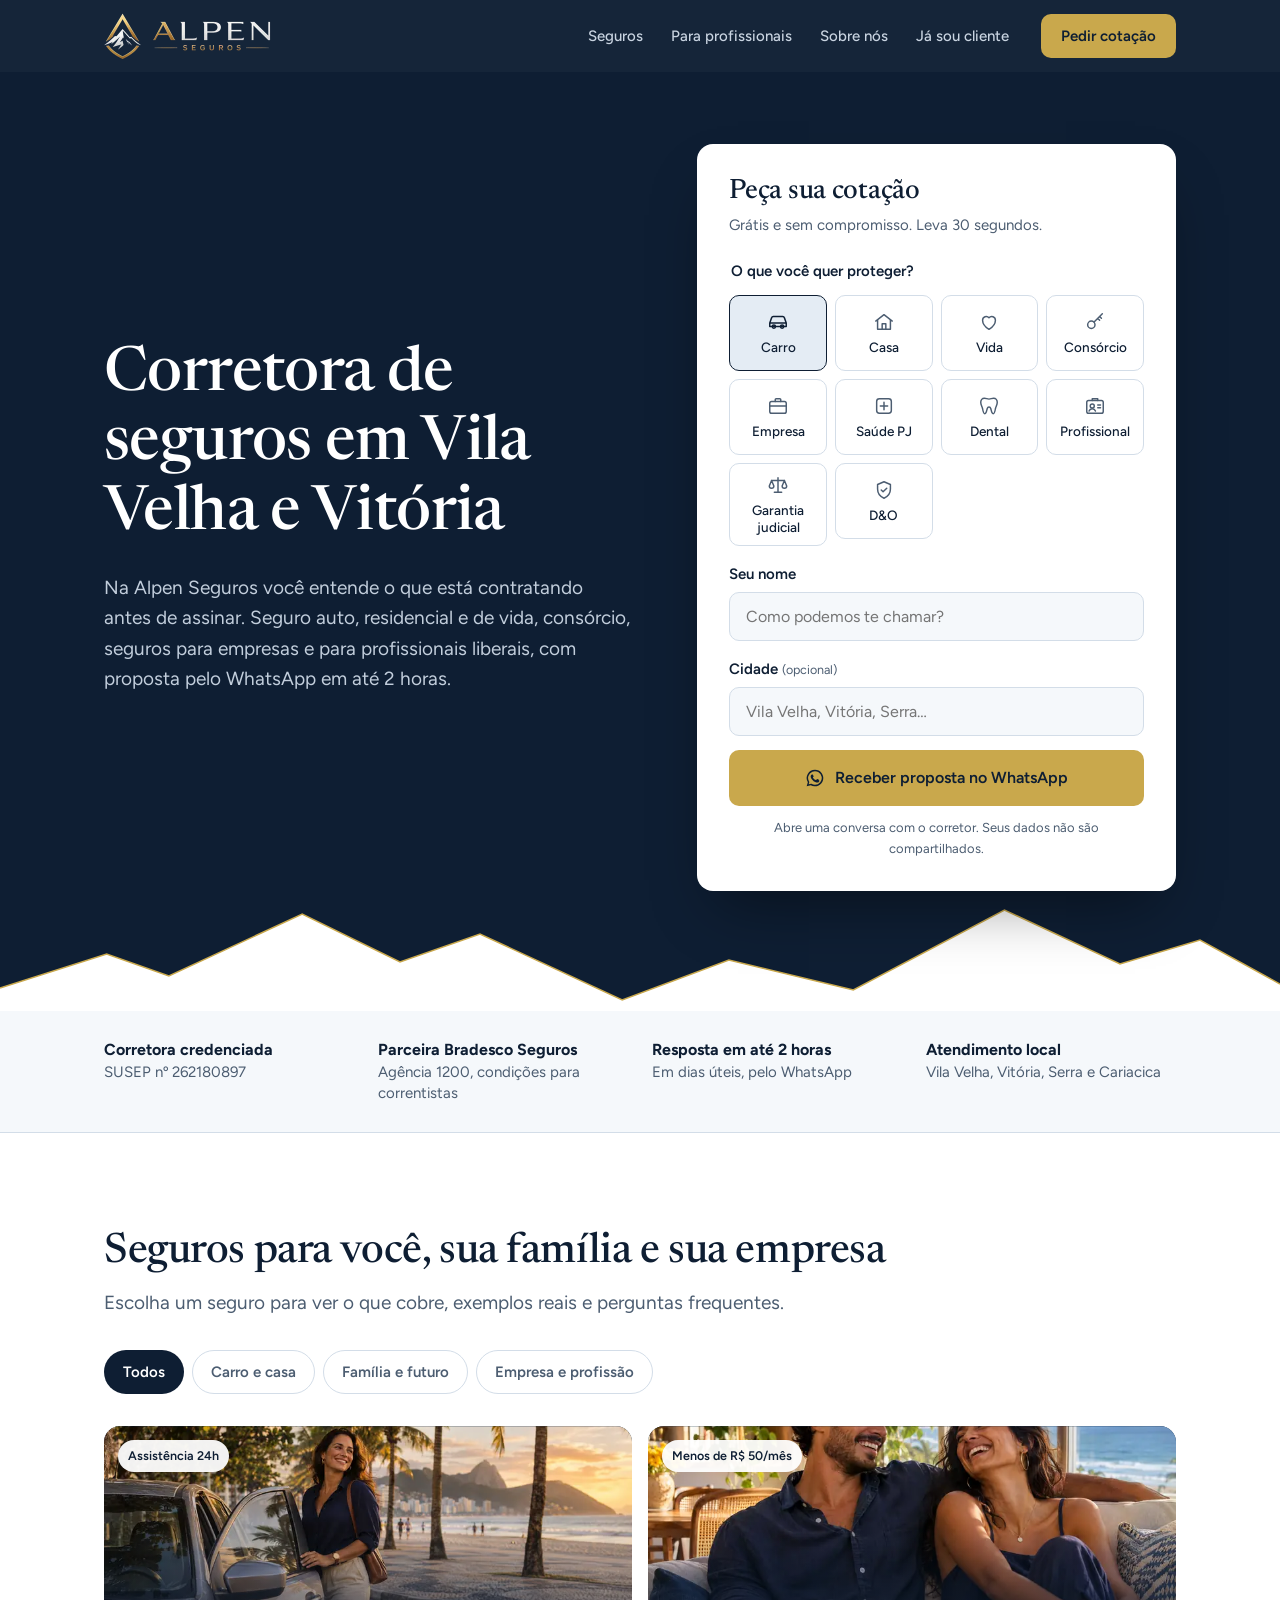
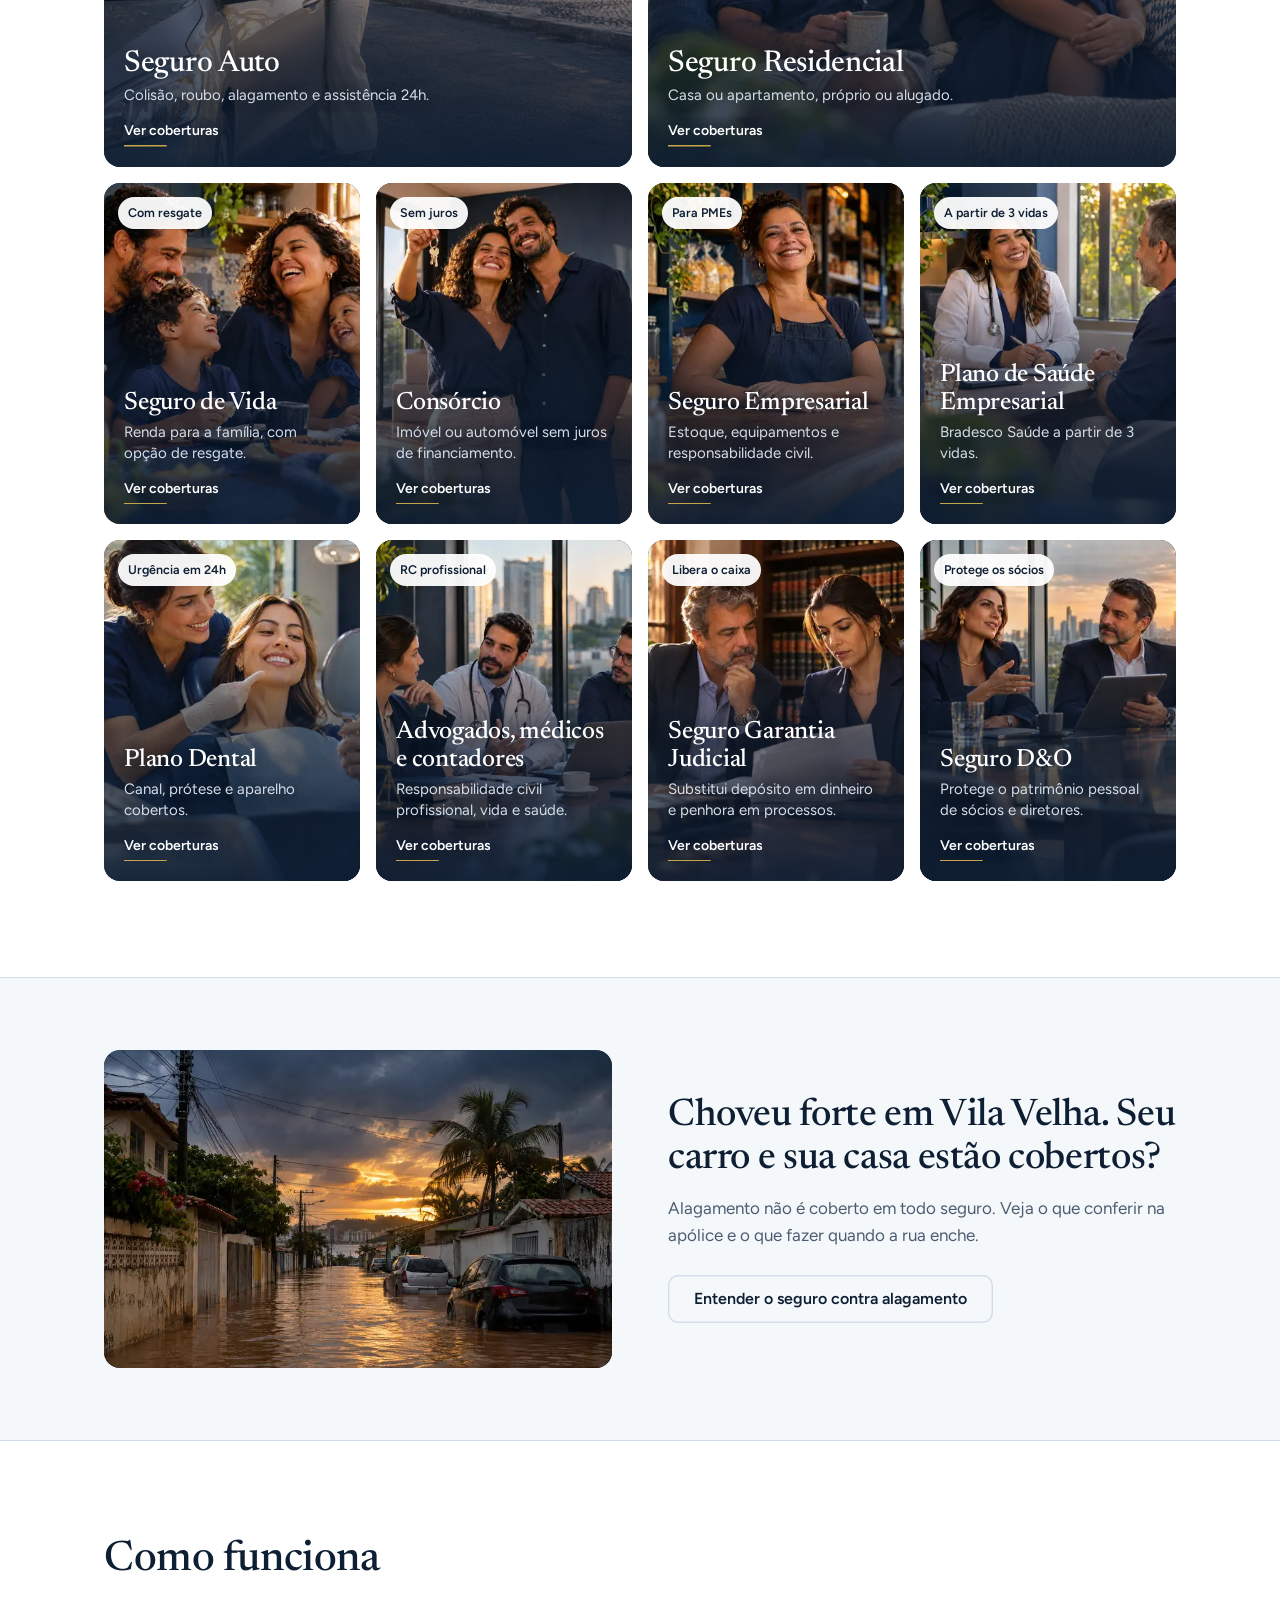
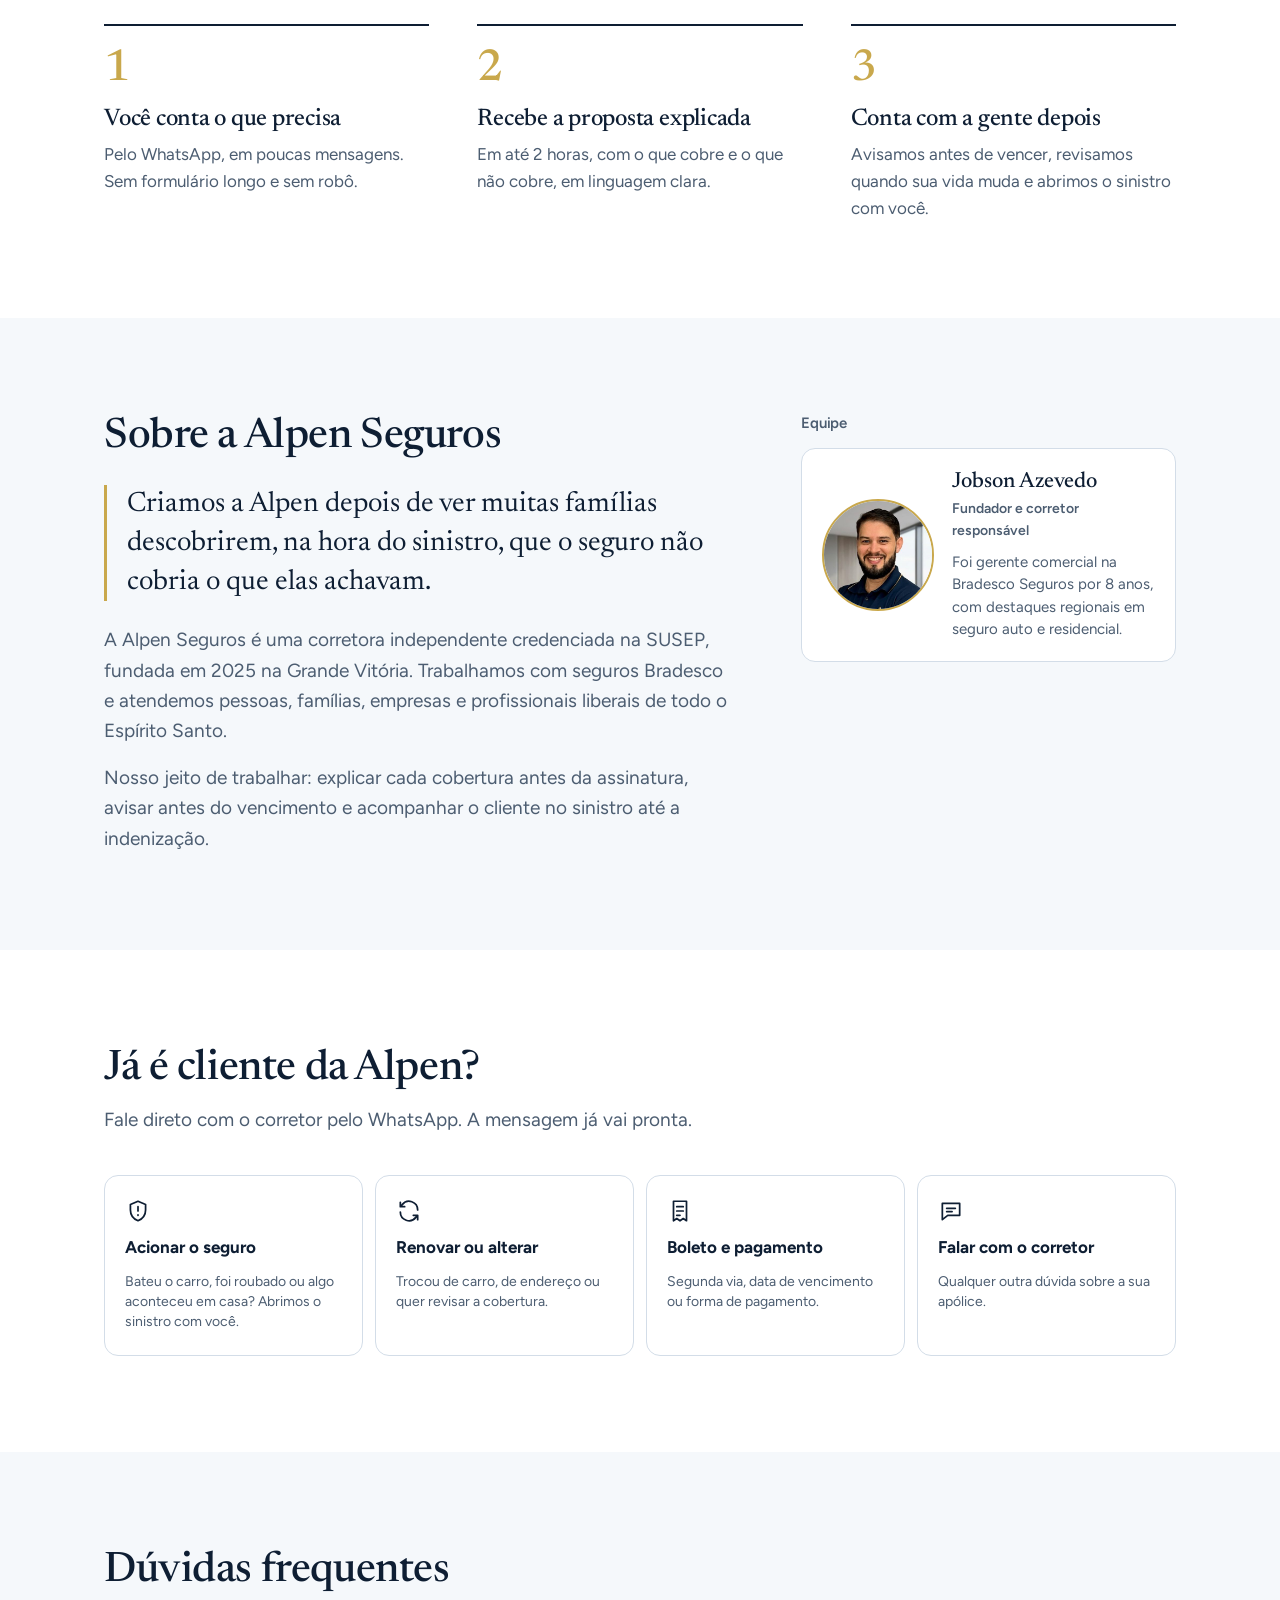
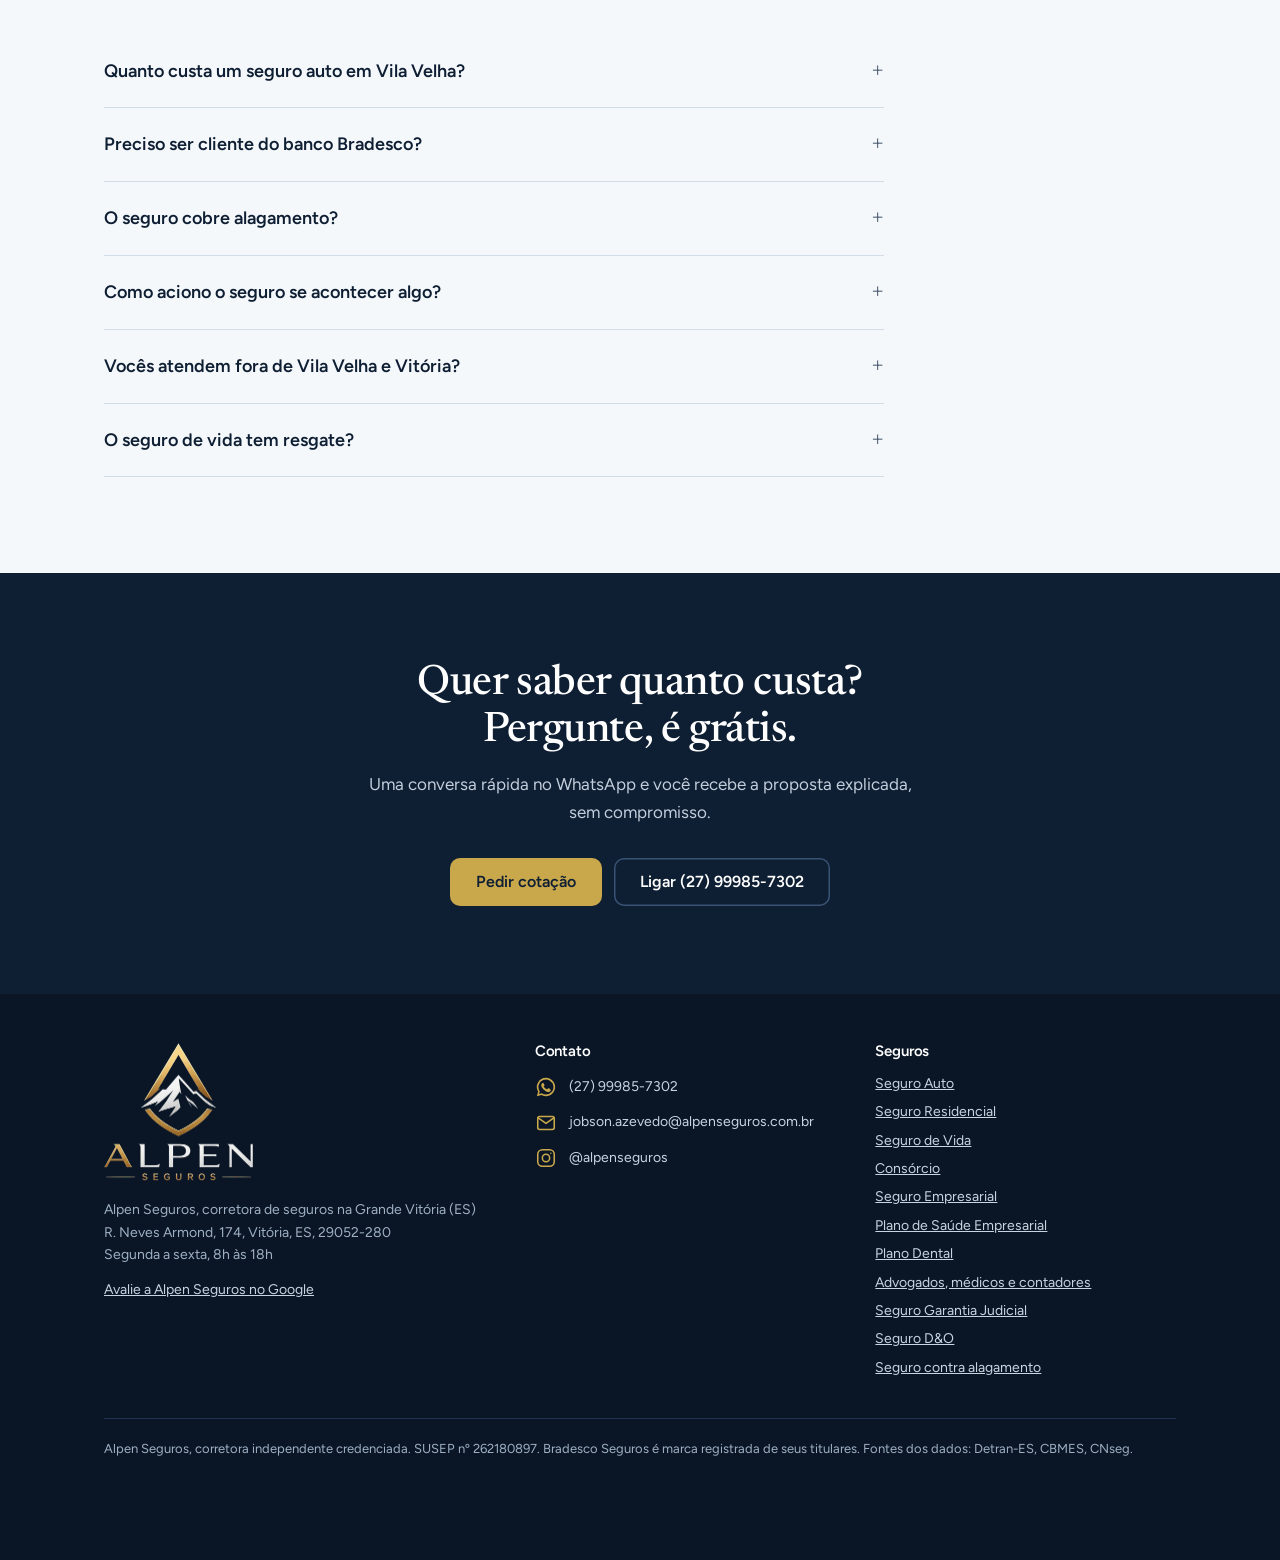
==== commit 123b93e5: "Fix product-page form and blurry wide photo - Product pages no longer show all 10 product chips (cli" ====
--- a/index.html
+++ b/index.html
@@ -25,7 +25,7 @@
 <link rel="preconnect" href="https://fonts.googleapis.com">
 <link rel="preconnect" href="https://fonts.gstatic.com" crossorigin>
 <link href="https://fonts.googleapis.com/css2?family=Figtree:wght@400;500;600&family=Newsreader:wght@400;500&display=swap" rel="stylesheet">
-<link rel="stylesheet" href="/assets/site.css?v=5fd6b6ce">
+<link rel="stylesheet" href="/assets/site.css?v=2399e690">
 <script>document.documentElement.classList.add('js')</script>
 <script type="application/ld+json">
 {
@@ -349,70 +349,70 @@
       <ul class="cards">
         <li data-seg="casa" class="destaque">
           <a href="/seguro-auto/">
-            <figure class="card-img reveal"><img src="/img/fotos/seguro-auto-800.webp" srcset="/img/fotos/seguro-auto-480.webp 480w, /img/fotos/seguro-auto-800.webp 800w, /img/fotos/seguro-auto-1200.webp 1200w" sizes="(max-width: 600px) 50vw, (max-width: 960px) 50vw, 280px" alt="Carro estacionado em rua de Vila Velha" loading="lazy" decoding="async" onerror="this.parentNode.classList.add('nofoto')"><svg class="fallback" viewBox="0 0 24 24" fill="none" stroke-width="1.6" stroke-linecap="round" stroke-linejoin="round" aria-hidden="true"><path d="M5 17h14M3 13l2-5.5A2 2 0 0 1 6.9 6h10.2a2 2 0 0 1 1.9 1.5L21 13v4h-2.5M5.5 17H3v-4h18"/><circle cx="7.5" cy="17" r="1.8"/><circle cx="16.5" cy="17" r="1.8"/></svg></figure>
+            <figure class="card-img reveal"><img src="/img/fotos/seguro-auto-800.webp" srcset="/img/fotos/seguro-auto-480.webp 480w, /img/fotos/seguro-auto-800.webp 800w, /img/fotos/seguro-auto-1200.webp 1200w" sizes="(max-width: 960px) 100vw, 560px" alt="Carro estacionado em rua de Vila Velha" loading="lazy" decoding="async" onerror="this.parentNode.classList.add('nofoto')"><svg class="fallback" viewBox="0 0 24 24" fill="none" stroke-width="1.6" stroke-linecap="round" stroke-linejoin="round" aria-hidden="true"><path d="M5 17h14M3 13l2-5.5A2 2 0 0 1 6.9 6h10.2a2 2 0 0 1 1.9 1.5L21 13v4h-2.5M5.5 17H3v-4h18"/><circle cx="7.5" cy="17" r="1.8"/><circle cx="16.5" cy="17" r="1.8"/></svg></figure>
             <span class="selo">Assistência 24h</span>
             <span class="card-body"><h3>Seguro Auto</h3><span class="one">Colisão, roubo, alagamento e assistência 24h.</span><span class="more">Ver coberturas</span></span>
           </a>
         </li>
         <li data-seg="casa" class="destaque">
           <a href="/seguro-residencial/">
-            <figure class="card-img reveal"><img src="/img/fotos/seguro-residencial-800.webp" srcset="/img/fotos/seguro-residencial-480.webp 480w, /img/fotos/seguro-residencial-800.webp 800w, /img/fotos/seguro-residencial-1200.webp 1200w" sizes="(max-width: 600px) 50vw, (max-width: 960px) 50vw, 280px" alt="Sala de estar de um apartamento" loading="lazy" decoding="async" onerror="this.parentNode.classList.add('nofoto')"><svg class="fallback" viewBox="0 0 24 24" fill="none" stroke-width="1.6" stroke-linecap="round" stroke-linejoin="round" aria-hidden="true"><path d="M3 11 12 4l9 7"/><path d="M5 10v10h14V10"/><path d="M10 20v-6h4v6"/></svg></figure>
+            <figure class="card-img reveal"><img src="/img/fotos/seguro-residencial-800.webp" srcset="/img/fotos/seguro-residencial-480.webp 480w, /img/fotos/seguro-residencial-800.webp 800w, /img/fotos/seguro-residencial-1200.webp 1200w" sizes="(max-width: 960px) 100vw, 560px" alt="Sala de estar de um apartamento" loading="lazy" decoding="async" onerror="this.parentNode.classList.add('nofoto')"><svg class="fallback" viewBox="0 0 24 24" fill="none" stroke-width="1.6" stroke-linecap="round" stroke-linejoin="round" aria-hidden="true"><path d="M3 11 12 4l9 7"/><path d="M5 10v10h14V10"/><path d="M10 20v-6h4v6"/></svg></figure>
             <span class="selo">Menos de R$ 50/mês</span>
             <span class="card-body"><h3>Seguro Residencial</h3><span class="one">Casa ou apartamento, próprio ou alugado.</span><span class="more">Ver coberturas</span></span>
           </a>
         </li>
         <li data-seg="familia">
           <a href="/seguro-de-vida/">
-            <figure class="card-img reveal"><img src="/img/fotos/seguro-de-vida-800.webp" srcset="/img/fotos/seguro-de-vida-480.webp 480w, /img/fotos/seguro-de-vida-800.webp 800w, /img/fotos/seguro-de-vida-1200.webp 1200w" sizes="(max-width: 600px) 50vw, (max-width: 960px) 50vw, 280px" alt="Família reunida em casa" loading="lazy" decoding="async" onerror="this.parentNode.classList.add('nofoto')"><svg class="fallback" viewBox="0 0 24 24" fill="none" stroke-width="1.6" stroke-linecap="round" stroke-linejoin="round" aria-hidden="true"><path d="M12 20s-7-4.4-7-10a4 4 0 0 1 7-2.6A4 4 0 0 1 19 10c0 5.6-7 10-7 10Z"/></svg></figure>
+            <figure class="card-img reveal"><img src="/img/fotos/seguro-de-vida-800.webp" srcset="/img/fotos/seguro-de-vida-480.webp 480w, /img/fotos/seguro-de-vida-800.webp 800w, /img/fotos/seguro-de-vida-1200.webp 1200w" sizes="(max-width: 960px) 50vw, 360px" alt="Família reunida em casa" loading="lazy" decoding="async" onerror="this.parentNode.classList.add('nofoto')"><svg class="fallback" viewBox="0 0 24 24" fill="none" stroke-width="1.6" stroke-linecap="round" stroke-linejoin="round" aria-hidden="true"><path d="M12 20s-7-4.4-7-10a4 4 0 0 1 7-2.6A4 4 0 0 1 19 10c0 5.6-7 10-7 10Z"/></svg></figure>
             <span class="selo">Com resgate</span>
             <span class="card-body"><h3>Seguro de Vida</h3><span class="one">Renda para a família, com opção de resgate.</span><span class="more">Ver coberturas</span></span>
           </a>
         </li>
         <li data-seg="casa familia">
           <a href="/consorcio/">
-            <figure class="card-img reveal"><img src="/img/fotos/consorcio-800.webp" srcset="/img/fotos/consorcio-480.webp 480w, /img/fotos/consorcio-800.webp 800w, /img/fotos/consorcio-1200.webp 1200w" sizes="(max-width: 600px) 50vw, (max-width: 960px) 50vw, 280px" alt="Chaves de um imóvel novo" loading="lazy" decoding="async" onerror="this.parentNode.classList.add('nofoto')"><svg class="fallback" viewBox="0 0 24 24" fill="none" stroke-width="1.6" stroke-linecap="round" stroke-linejoin="round" aria-hidden="true"><circle cx="8" cy="15" r="4"/><path d="m11 12 9-9M17 6l2 2M15 8l2 2"/></svg></figure>
+            <figure class="card-img reveal"><img src="/img/fotos/consorcio-800.webp" srcset="/img/fotos/consorcio-480.webp 480w, /img/fotos/consorcio-800.webp 800w, /img/fotos/consorcio-1200.webp 1200w" sizes="(max-width: 960px) 50vw, 360px" alt="Chaves de um imóvel novo" loading="lazy" decoding="async" onerror="this.parentNode.classList.add('nofoto')"><svg class="fallback" viewBox="0 0 24 24" fill="none" stroke-width="1.6" stroke-linecap="round" stroke-linejoin="round" aria-hidden="true"><circle cx="8" cy="15" r="4"/><path d="m11 12 9-9M17 6l2 2M15 8l2 2"/></svg></figure>
             <span class="selo">Sem juros</span>
             <span class="card-body"><h3>Consórcio</h3><span class="one">Imóvel ou automóvel sem juros de financiamento.</span><span class="more">Ver coberturas</span></span>
           </a>
         </li>
         <li data-seg="empresa">
           <a href="/seguro-empresarial/">
-            <figure class="card-img reveal"><img src="/img/fotos/seguro-empresarial-800.webp" srcset="/img/fotos/seguro-empresarial-480.webp 480w, /img/fotos/seguro-empresarial-800.webp 800w, /img/fotos/seguro-empresarial-1200.webp 1200w" sizes="(max-width: 600px) 50vw, (max-width: 960px) 50vw, 280px" alt="Pequeno comércio com a dona no balcão" loading="lazy" decoding="async" onerror="this.parentNode.classList.add('nofoto')"><svg class="fallback" viewBox="0 0 24 24" fill="none" stroke-width="1.6" stroke-linecap="round" stroke-linejoin="round" aria-hidden="true"><rect x="3" y="7" width="18" height="13" rx="2"/><path d="M9 7V5a1 1 0 0 1 1-1h4a1 1 0 0 1 1 1v2M3 12h18"/></svg></figure>
+            <figure class="card-img reveal"><img src="/img/fotos/seguro-empresarial-800.webp" srcset="/img/fotos/seguro-empresarial-480.webp 480w, /img/fotos/seguro-empresarial-800.webp 800w, /img/fotos/seguro-empresarial-1200.webp 1200w" sizes="(max-width: 960px) 50vw, 360px" alt="Pequeno comércio com a dona no balcão" loading="lazy" decoding="async" onerror="this.parentNode.classList.add('nofoto')"><svg class="fallback" viewBox="0 0 24 24" fill="none" stroke-width="1.6" stroke-linecap="round" stroke-linejoin="round" aria-hidden="true"><rect x="3" y="7" width="18" height="13" rx="2"/><path d="M9 7V5a1 1 0 0 1 1-1h4a1 1 0 0 1 1 1v2M3 12h18"/></svg></figure>
             <span class="selo">Para PMEs</span>
             <span class="card-body"><h3>Seguro Empresarial</h3><span class="one">Estoque, equipamentos e responsabilidade civil.</span><span class="more">Ver coberturas</span></span>
           </a>
         </li>
         <li data-seg="empresa familia">
           <a href="/plano-de-saude-empresarial/">
-            <figure class="card-img reveal"><img src="/img/fotos/plano-de-saude-empresarial-800.webp" srcset="/img/fotos/plano-de-saude-empresarial-480.webp 480w, /img/fotos/plano-de-saude-empresarial-800.webp 800w, /img/fotos/plano-de-saude-empresarial-1200.webp 1200w" sizes="(max-width: 600px) 50vw, (max-width: 960px) 50vw, 280px" alt="Médica conversando com paciente em consultório" loading="lazy" decoding="async" onerror="this.parentNode.classList.add('nofoto')"><svg class="fallback" viewBox="0 0 24 24" fill="none" stroke-width="1.6" stroke-linecap="round" stroke-linejoin="round" aria-hidden="true"><rect x="4" y="4" width="16" height="16" rx="3"/><path d="M12 8v8M8 12h8"/></svg></figure>
+            <figure class="card-img reveal"><img src="/img/fotos/plano-de-saude-empresarial-800.webp" srcset="/img/fotos/plano-de-saude-empresarial-480.webp 480w, /img/fotos/plano-de-saude-empresarial-800.webp 800w, /img/fotos/plano-de-saude-empresarial-1200.webp 1200w" sizes="(max-width: 960px) 50vw, 360px" alt="Médica conversando com paciente em consultório" loading="lazy" decoding="async" onerror="this.parentNode.classList.add('nofoto')"><svg class="fallback" viewBox="0 0 24 24" fill="none" stroke-width="1.6" stroke-linecap="round" stroke-linejoin="round" aria-hidden="true"><rect x="4" y="4" width="16" height="16" rx="3"/><path d="M12 8v8M8 12h8"/></svg></figure>
             <span class="selo">A partir de 3 vidas</span>
             <span class="card-body"><h3>Plano de Saúde Empresarial</h3><span class="one">Bradesco Saúde a partir de 3 vidas.</span><span class="more">Ver coberturas</span></span>
           </a>
         </li>
         <li data-seg="familia empresa">
           <a href="/plano-dental/">
-            <figure class="card-img reveal"><img src="/img/fotos/plano-dental-800.webp" srcset="/img/fotos/plano-dental-480.webp 480w, /img/fotos/plano-dental-800.webp 800w, /img/fotos/plano-dental-1200.webp 1200w" sizes="(max-width: 600px) 50vw, (max-width: 960px) 50vw, 280px" alt="Dentista atendendo paciente" loading="lazy" decoding="async" onerror="this.parentNode.classList.add('nofoto')"><svg class="fallback" viewBox="0 0 24 24" fill="none" stroke-width="1.6" stroke-linecap="round" stroke-linejoin="round" aria-hidden="true"><path d="M7 3.5c-2.5 0-4 2-4 4.5 0 3 1.5 4.5 2 7 .5 3 1 5.5 2.5 5.5S9.5 17 10 15c.4-1.4 1-2 2-2s1.6.6 2 2c.5 2 1 5.5 2.5 5.5S18.5 18 19 15c.5-2.5 2-4 2-7 0-2.5-1.5-4.5-4-4.5-2 0-3 1-5 1s-3-1-5-1Z"/></svg></figure>
+            <figure class="card-img reveal"><img src="/img/fotos/plano-dental-800.webp" srcset="/img/fotos/plano-dental-480.webp 480w, /img/fotos/plano-dental-800.webp 800w, /img/fotos/plano-dental-1200.webp 1200w" sizes="(max-width: 960px) 50vw, 360px" alt="Dentista atendendo paciente" loading="lazy" decoding="async" onerror="this.parentNode.classList.add('nofoto')"><svg class="fallback" viewBox="0 0 24 24" fill="none" stroke-width="1.6" stroke-linecap="round" stroke-linejoin="round" aria-hidden="true"><path d="M7 3.5c-2.5 0-4 2-4 4.5 0 3 1.5 4.5 2 7 .5 3 1 5.5 2.5 5.5S9.5 17 10 15c.4-1.4 1-2 2-2s1.6.6 2 2c.5 2 1 5.5 2.5 5.5S18.5 18 19 15c.5-2.5 2-4 2-7 0-2.5-1.5-4.5-4-4.5-2 0-3 1-5 1s-3-1-5-1Z"/></svg></figure>
             <span class="selo">Urgência em 24h</span>
             <span class="card-body"><h3>Plano Dental</h3><span class="one">Canal, prótese e aparelho cobertos.</span><span class="more">Ver coberturas</span></span>
           </a>
         </li>
         <li data-seg="empresa">
           <a href="/seguro-para-profissionais/">
-            <figure class="card-img reveal"><img src="/img/fotos/seguro-para-profissionais-800.webp" srcset="/img/fotos/seguro-para-profissionais-480.webp 480w, /img/fotos/seguro-para-profissionais-800.webp 800w, /img/fotos/seguro-para-profissionais-1200.webp 1200w" sizes="(max-width: 600px) 50vw, (max-width: 960px) 50vw, 280px" alt="Profissional em reunião com cliente no escritório" loading="lazy" decoding="async" onerror="this.parentNode.classList.add('nofoto')"><svg class="fallback" viewBox="0 0 24 24" fill="none" stroke-width="1.6" stroke-linecap="round" stroke-linejoin="round" aria-hidden="true"><rect x="3" y="6" width="18" height="14" rx="2"/><circle cx="9" cy="12" r="2.2"/><path d="M5.5 17.5c.6-1.6 2-2.5 3.5-2.5s2.9.9 3.5 2.5M15 11h3M15 14h3M9 6V4h6v2"/></svg></figure>
+            <figure class="card-img reveal"><img src="/img/fotos/seguro-para-profissionais-800.webp" srcset="/img/fotos/seguro-para-profissionais-480.webp 480w, /img/fotos/seguro-para-profissionais-800.webp 800w, /img/fotos/seguro-para-profissionais-1200.webp 1200w" sizes="(max-width: 960px) 50vw, 360px" alt="Profissional em reunião com cliente no escritório" loading="lazy" decoding="async" onerror="this.parentNode.classList.add('nofoto')"><svg class="fallback" viewBox="0 0 24 24" fill="none" stroke-width="1.6" stroke-linecap="round" stroke-linejoin="round" aria-hidden="true"><rect x="3" y="6" width="18" height="14" rx="2"/><circle cx="9" cy="12" r="2.2"/><path d="M5.5 17.5c.6-1.6 2-2.5 3.5-2.5s2.9.9 3.5 2.5M15 11h3M15 14h3M9 6V4h6v2"/></svg></figure>
             <span class="selo">RC profissional</span>
             <span class="card-body"><h3>Advogados, médicos e contadores</h3><span class="one">Responsabilidade civil profissional, vida e saúde.</span><span class="more">Ver coberturas</span></span>
           </a>
         </li>
         <li data-seg="empresa">
           <a href="/seguro-garantia-judicial/">
-            <figure class="card-img reveal"><img src="/img/fotos/seguro-garantia-judicial-800.webp" srcset="/img/fotos/seguro-garantia-judicial-480.webp 480w, /img/fotos/seguro-garantia-judicial-800.webp 800w, /img/fotos/seguro-garantia-judicial-1200.webp 1200w" sizes="(max-width: 600px) 50vw, (max-width: 960px) 50vw, 280px" alt="Empresário e advogada revisando documentos de um processo" loading="lazy" decoding="async" onerror="this.parentNode.classList.add('nofoto')"><svg class="fallback" viewBox="0 0 24 24" fill="none" stroke-width="1.6" stroke-linecap="round" stroke-linejoin="round" aria-hidden="true"><path d="M12 4v16M8 20h8M5 7h14M12 4l0 3"/><path d="M5 7 2.5 13a2.5 2.5 0 0 0 5 0Z"/><path d="M19 7l-2.5 6a2.5 2.5 0 0 0 5 0Z"/></svg></figure>
+            <figure class="card-img reveal"><img src="/img/fotos/seguro-garantia-judicial-800.webp" srcset="/img/fotos/seguro-garantia-judicial-480.webp 480w, /img/fotos/seguro-garantia-judicial-800.webp 800w, /img/fotos/seguro-garantia-judicial-1200.webp 1200w" sizes="(max-width: 960px) 50vw, 360px" alt="Empresário e advogada revisando documentos de um processo" loading="lazy" decoding="async" onerror="this.parentNode.classList.add('nofoto')"><svg class="fallback" viewBox="0 0 24 24" fill="none" stroke-width="1.6" stroke-linecap="round" stroke-linejoin="round" aria-hidden="true"><path d="M12 4v16M8 20h8M5 7h14M12 4l0 3"/><path d="M5 7 2.5 13a2.5 2.5 0 0 0 5 0Z"/><path d="M19 7l-2.5 6a2.5 2.5 0 0 0 5 0Z"/></svg></figure>
             <span class="selo">Libera o caixa</span>
             <span class="card-body"><h3>Seguro Garantia Judicial</h3><span class="one">Substitui depósito em dinheiro e penhora em processos.</span><span class="more">Ver coberturas</span></span>
           </a>
         </li>
         <li data-seg="empresa">
           <a href="/seguro-d-o/">
-            <figure class="card-img reveal"><img src="/img/fotos/seguro-d-o-800.webp" srcset="/img/fotos/seguro-d-o-480.webp 480w, /img/fotos/seguro-d-o-800.webp 800w, /img/fotos/seguro-d-o-1200.webp 1200w" sizes="(max-width: 600px) 50vw, (max-width: 960px) 50vw, 280px" alt="Diretores conversando em sala de reunião" loading="lazy" decoding="async" onerror="this.parentNode.classList.add('nofoto')"><svg class="fallback" viewBox="0 0 24 24" fill="none" stroke-width="1.6" stroke-linecap="round" stroke-linejoin="round" aria-hidden="true"><path d="M12 3 5 6v5c0 4.4 3 8.3 7 10 4-1.7 7-5.6 7-10V6Z"/><path d="m9 12 2 2 4-4"/></svg></figure>
+            <figure class="card-img reveal"><img src="/img/fotos/seguro-d-o-800.webp" srcset="/img/fotos/seguro-d-o-480.webp 480w, /img/fotos/seguro-d-o-800.webp 800w, /img/fotos/seguro-d-o-1200.webp 1200w" sizes="(max-width: 960px) 50vw, 360px" alt="Diretores conversando em sala de reunião" loading="lazy" decoding="async" onerror="this.parentNode.classList.add('nofoto')"><svg class="fallback" viewBox="0 0 24 24" fill="none" stroke-width="1.6" stroke-linecap="round" stroke-linejoin="round" aria-hidden="true"><path d="M12 3 5 6v5c0 4.4 3 8.3 7 10 4-1.7 7-5.6 7-10V6Z"/><path d="m9 12 2 2 4-4"/></svg></figure>
             <span class="selo">Protege os sócios</span>
             <span class="card-body"><h3>Seguro D&O</h3><span class="one">Protege o patrimônio pessoal de sócios e diretores.</span><span class="more">Ver coberturas</span></span>
           </a>
@@ -549,6 +549,6 @@
   <a class="btn btn-gold" href="#cotacao" data-focus>Pedir cotação</a>
   <a class="btn btn-ghost" href="tel:+5527999857302" aria-label="Ligar para a Alpen Seguros">Ligar</a>
 </div>
-<script src="/assets/site.js?v=7320899a" defer></script>
+<script src="/assets/site.js?v=8588ca2c" defer></script>
 </body>
 </html>
--- a/assets/site.css
+++ b/assets/site.css
@@ -305,3 +305,21 @@
   .cards li.destaque h3{font-size:24px}
   .cards li.destaque .one{display:block}
 }
+
+/* Com filtro ativo: todos os cards no mesmo tamanho, sem buracos na grade */
+.cards.filtrado{grid-template-columns:repeat(var(--cols,3),1fr)}
+.cards.filtrado li.destaque{grid-column:auto}
+.cards.filtrado a,.cards.filtrado li.destaque a{aspect-ratio:4/5}
+.cards.filtrado li.destaque h3{font-size:25px}
+@media (max-width:960px){.cards.filtrado{grid-template-columns:repeat(2,1fr)}}
+@media (max-width:600px){.cards.filtrado li.destaque h3{font-size:19px}.cards.filtrado li.destaque .one{display:none}}
+
+/* Formulário nas páginas de seguro: seguro fixo, sem chips */
+.produto-fixo{display:grid;grid-template-columns:auto 1fr;gap:4px 14px;align-items:center;margin-top:22px;padding:16px;border-radius:12px;background:var(--glacier);border:1.5px solid var(--ink)}
+.produto-fixo .pf-ic{grid-row:span 2;width:44px;height:44px;border-radius:10px;background:var(--white);display:grid;place-items:center}
+.produto-fixo .pf-ic svg{width:24px;height:24px;stroke:var(--ink)}
+.produto-fixo .pf-txt{font-size:13px;color:var(--slate);line-height:1.3}
+.produto-fixo .pf-txt strong{display:block;font:500 20px/1.2 var(--serif);color:var(--ink)}
+.produto-fixo a{grid-column:2;font-size:14px;font-weight:600;color:var(--ink)}
+.chips.poucas{grid-template-columns:1fr 1fr}
+@media (max-width:600px){.chips.poucas span{flex-direction:column;justify-content:center;text-align:center}}
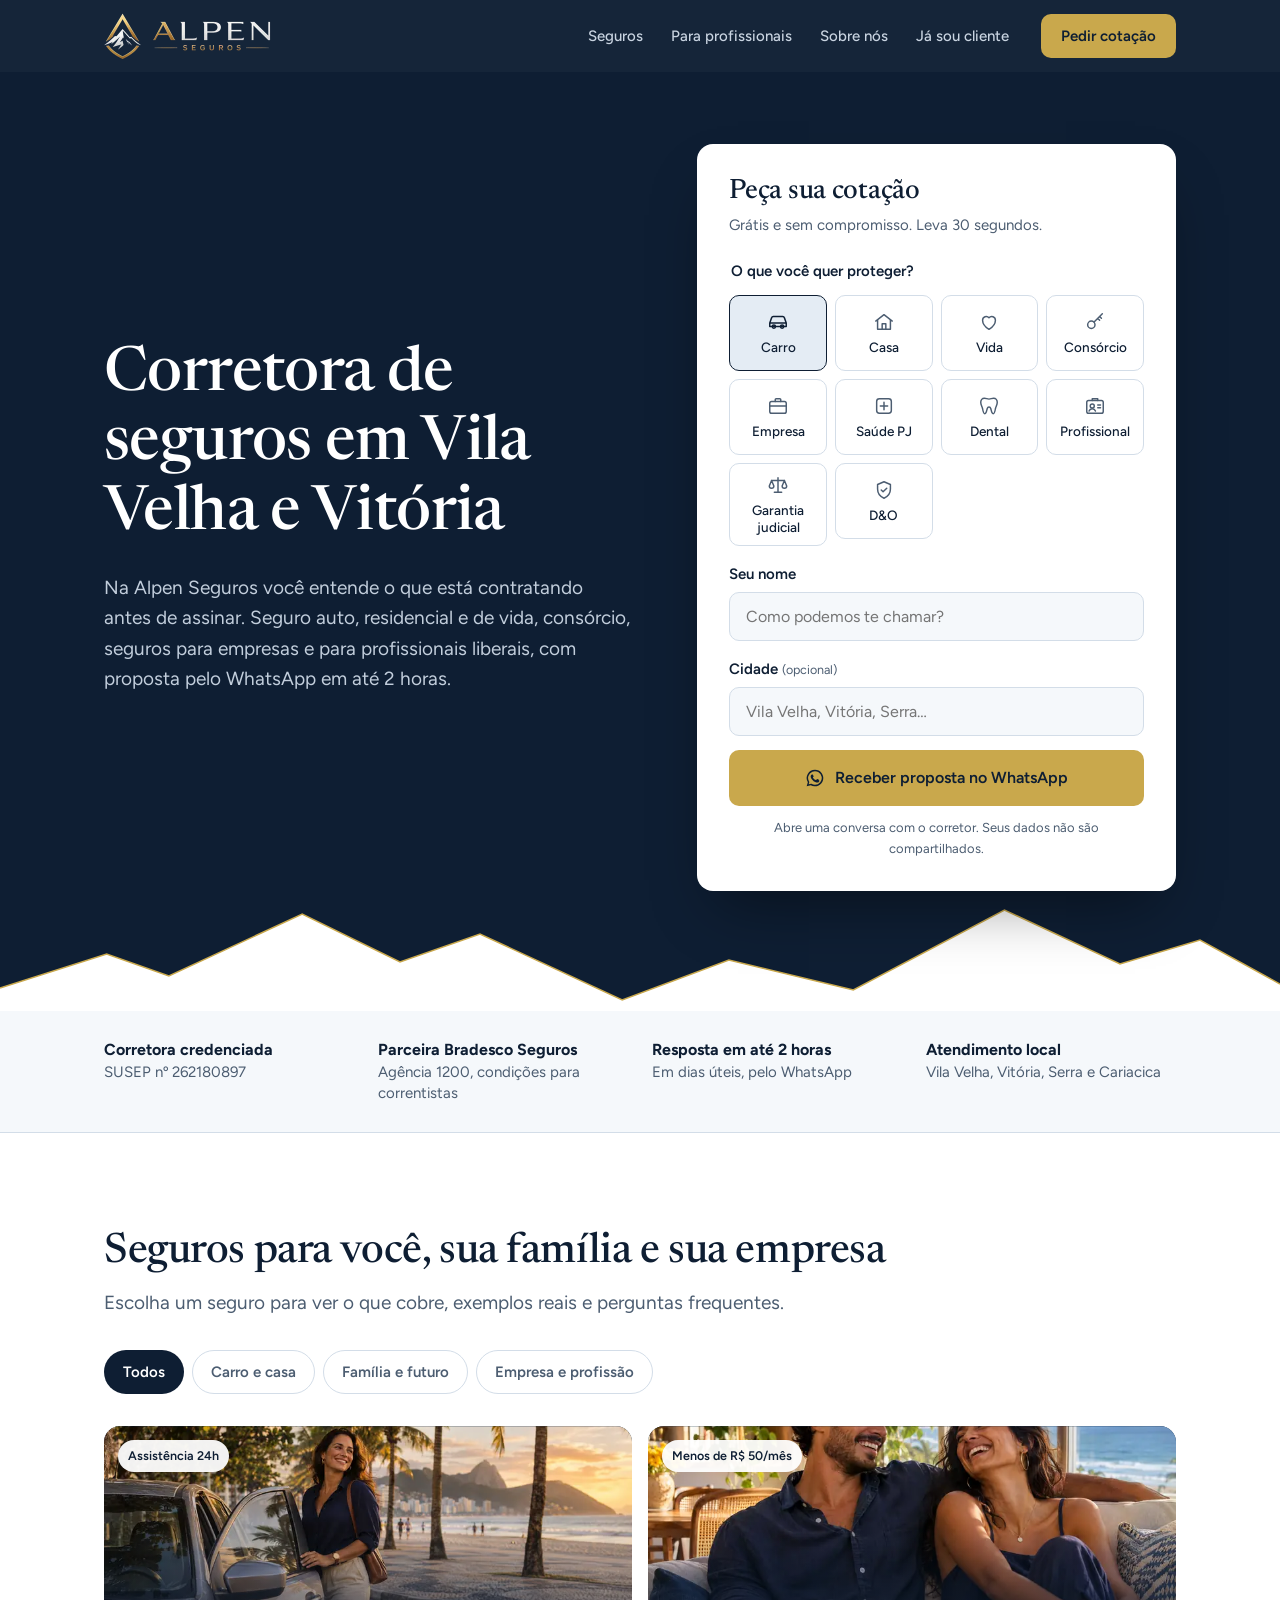
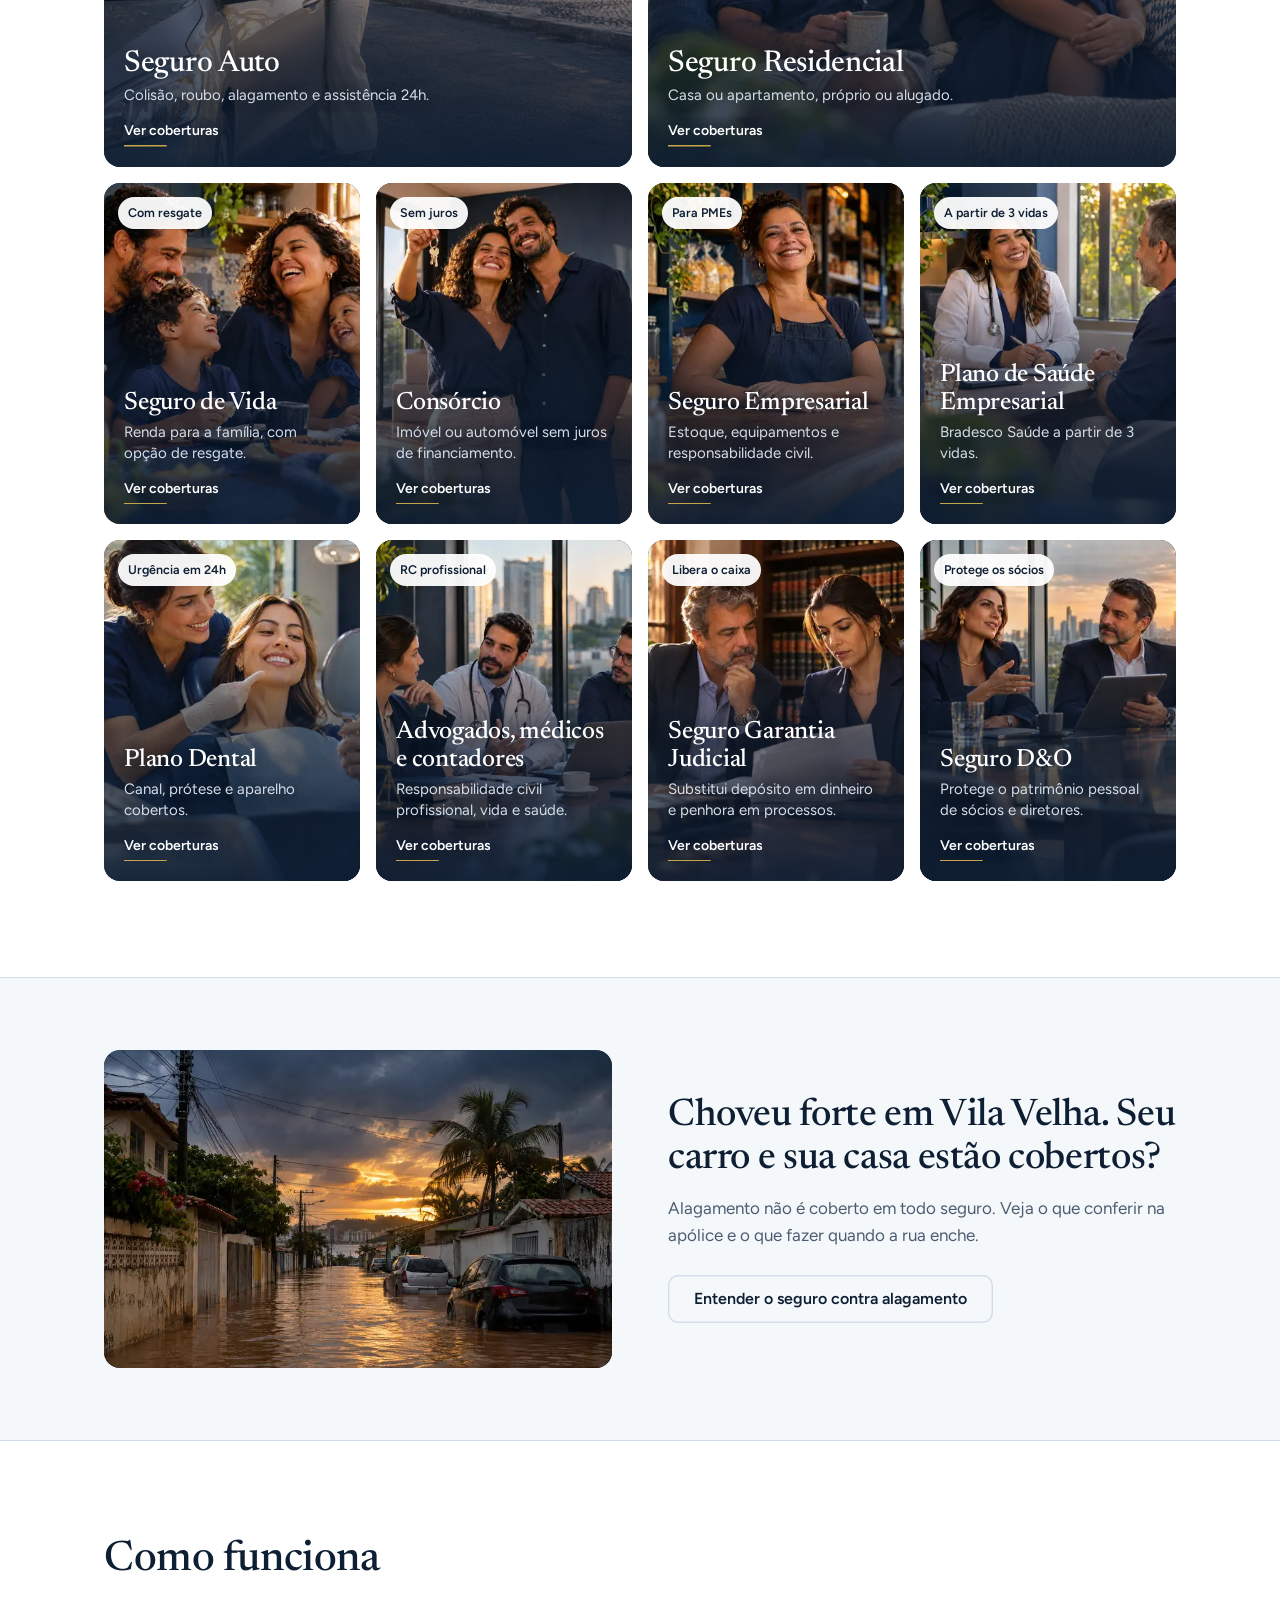
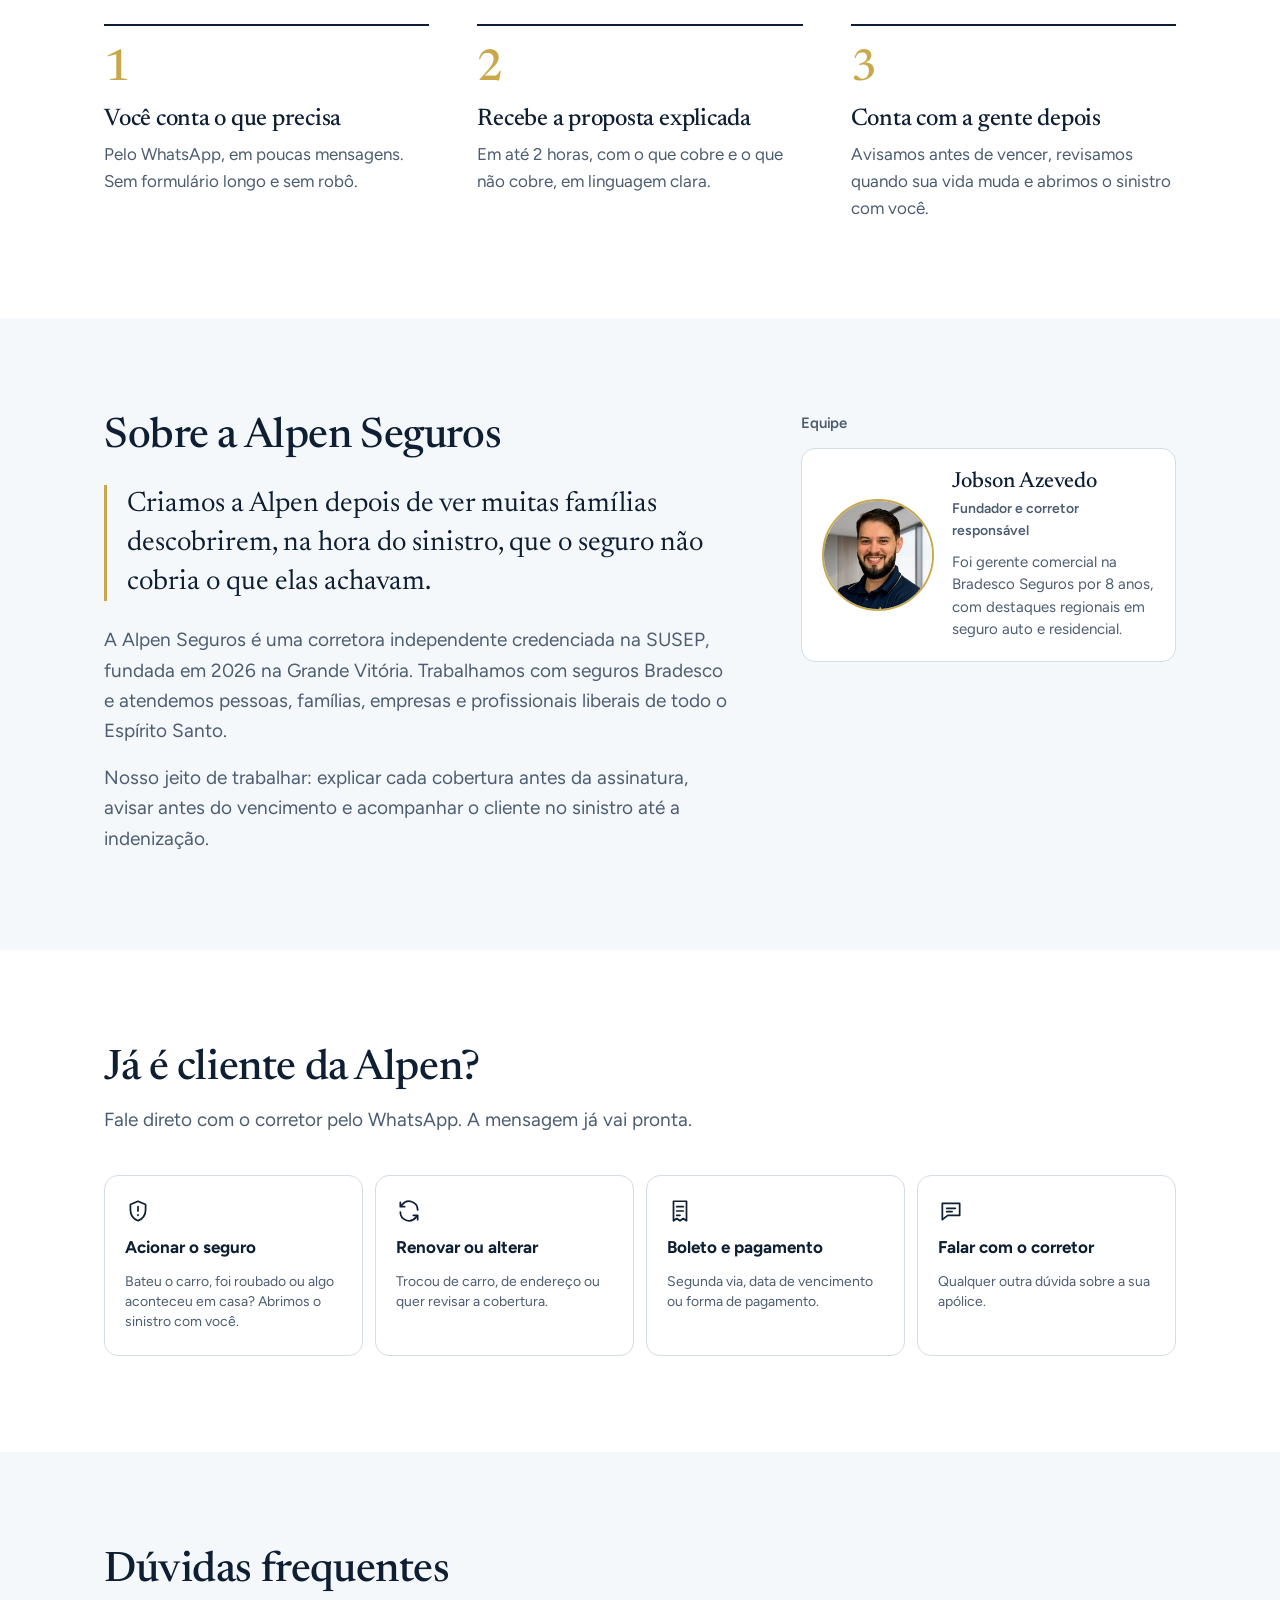
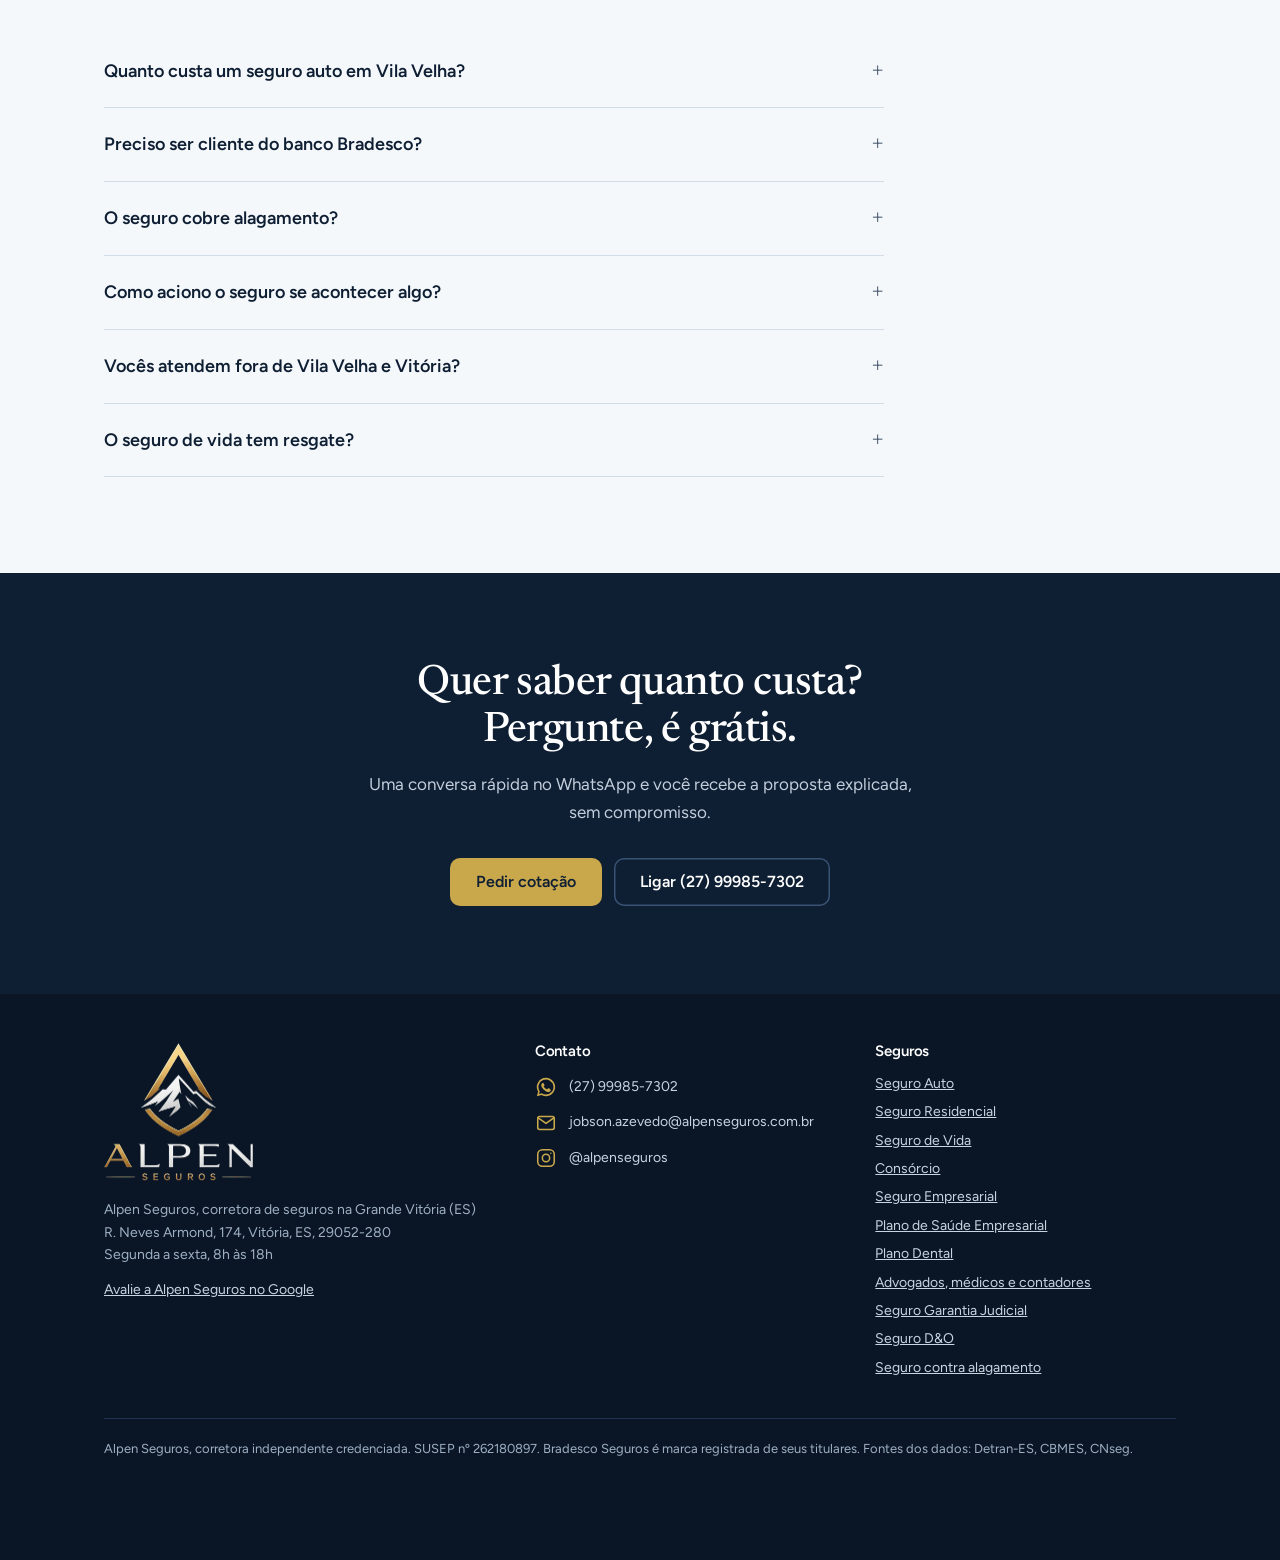
==== commit 78ab0788: "Set founding date to 2026 (CNPJ opened 2026-05-15), matching the Google Business Profile Co-Authored" ====
--- a/index.html
+++ b/index.html
@@ -44,7 +44,7 @@
   "name": "Jobson Azevedo",
   "jobTitle": "Corretor de seguros"
  },
- "foundingDate": "2025",
+ "foundingDate": "2026-05-15",
  "address": {
   "@type": "PostalAddress",
   "streetAddress": "R. Neves Armond, 174",
@@ -448,7 +448,7 @@
       <div>
         <h2>Sobre a Alpen Seguros</h2>
         <blockquote>Criamos a Alpen depois de ver muitas famílias descobrirem, na hora do sinistro, que o seguro não cobria o que elas achavam.</blockquote>
-        <p class="lead">A Alpen Seguros é uma corretora independente credenciada na SUSEP, fundada em 2025 na Grande Vitória. Trabalhamos com seguros Bradesco e atendemos pessoas, famílias, empresas e profissionais liberais de todo o Espírito Santo.</p>
+        <p class="lead">A Alpen Seguros é uma corretora independente credenciada na SUSEP, fundada em 2026 na Grande Vitória. Trabalhamos com seguros Bradesco e atendemos pessoas, famílias, empresas e profissionais liberais de todo o Espírito Santo.</p>
         <p class="lead">Nosso jeito de trabalhar: explicar cada cobertura antes da assinatura, avisar antes do vencimento e acompanhar o cliente no sinistro até a indenização.</p>
       </div>
       <div class="team">
